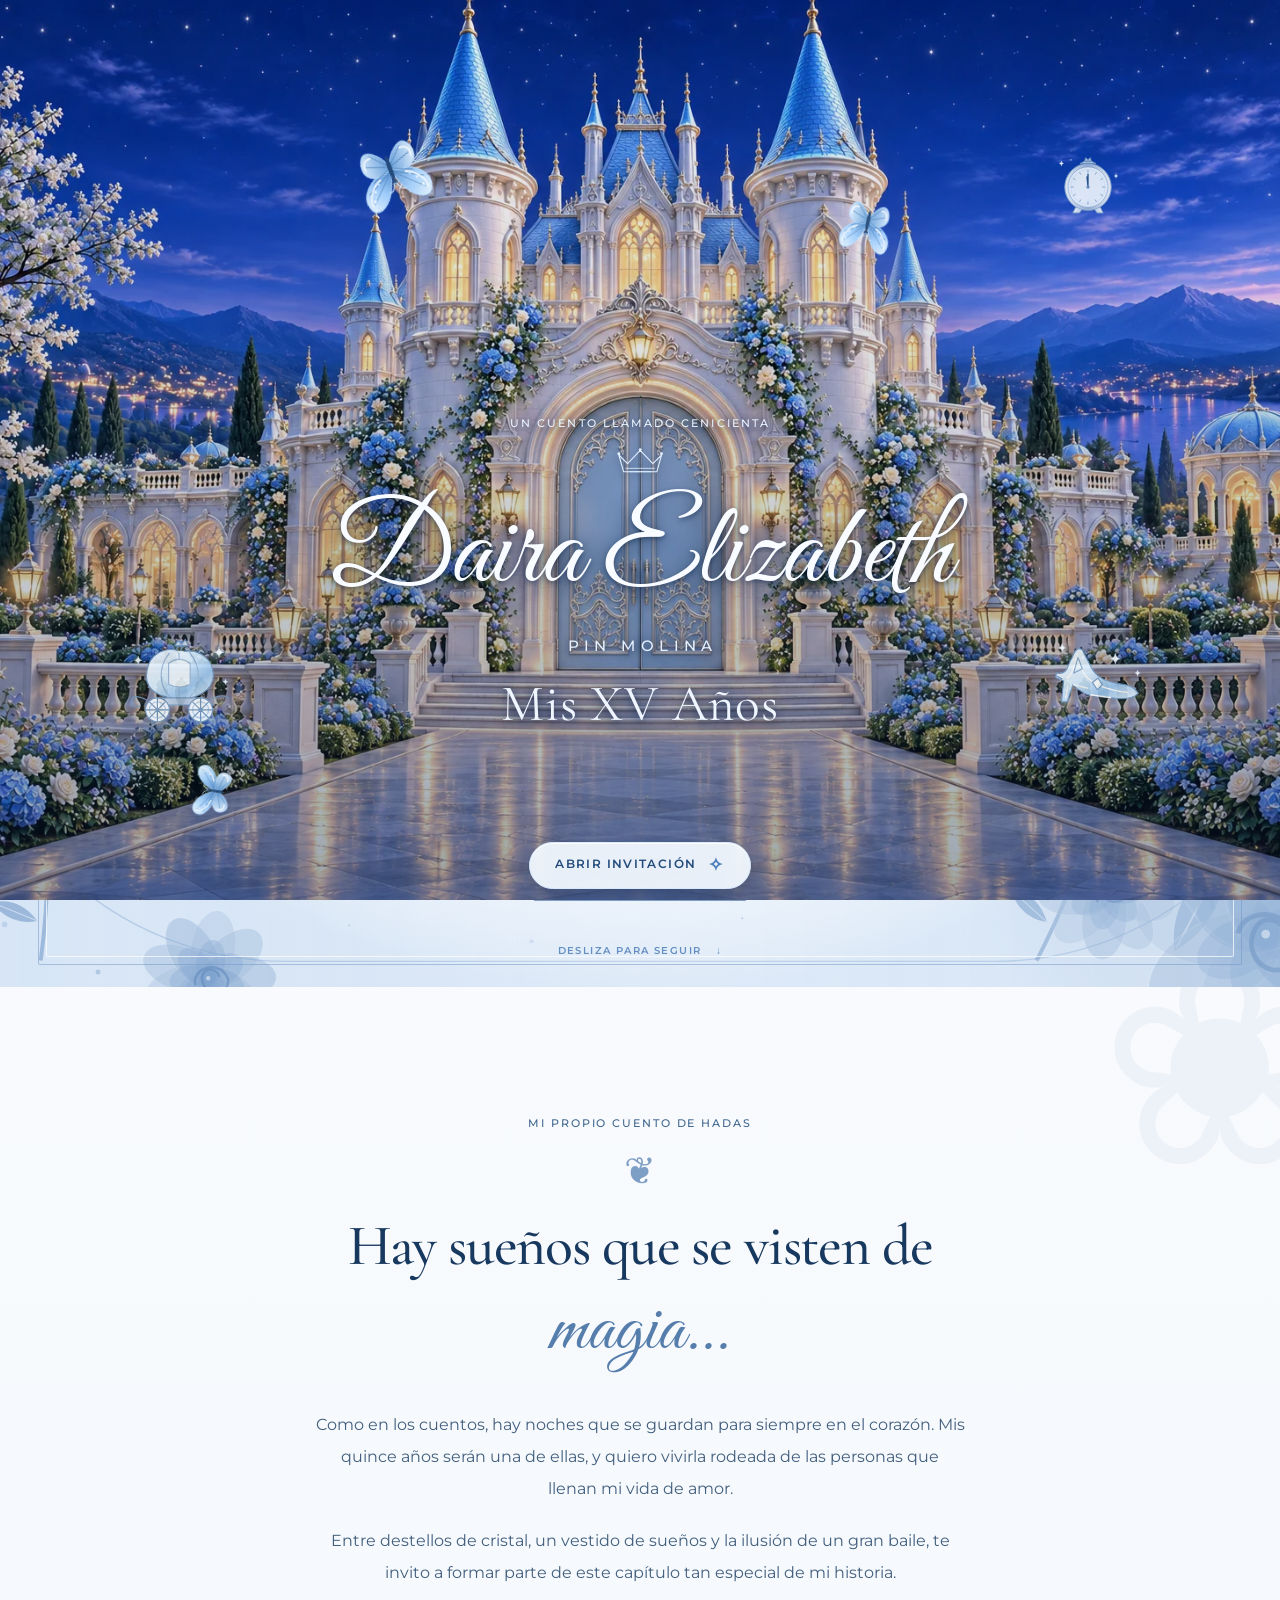
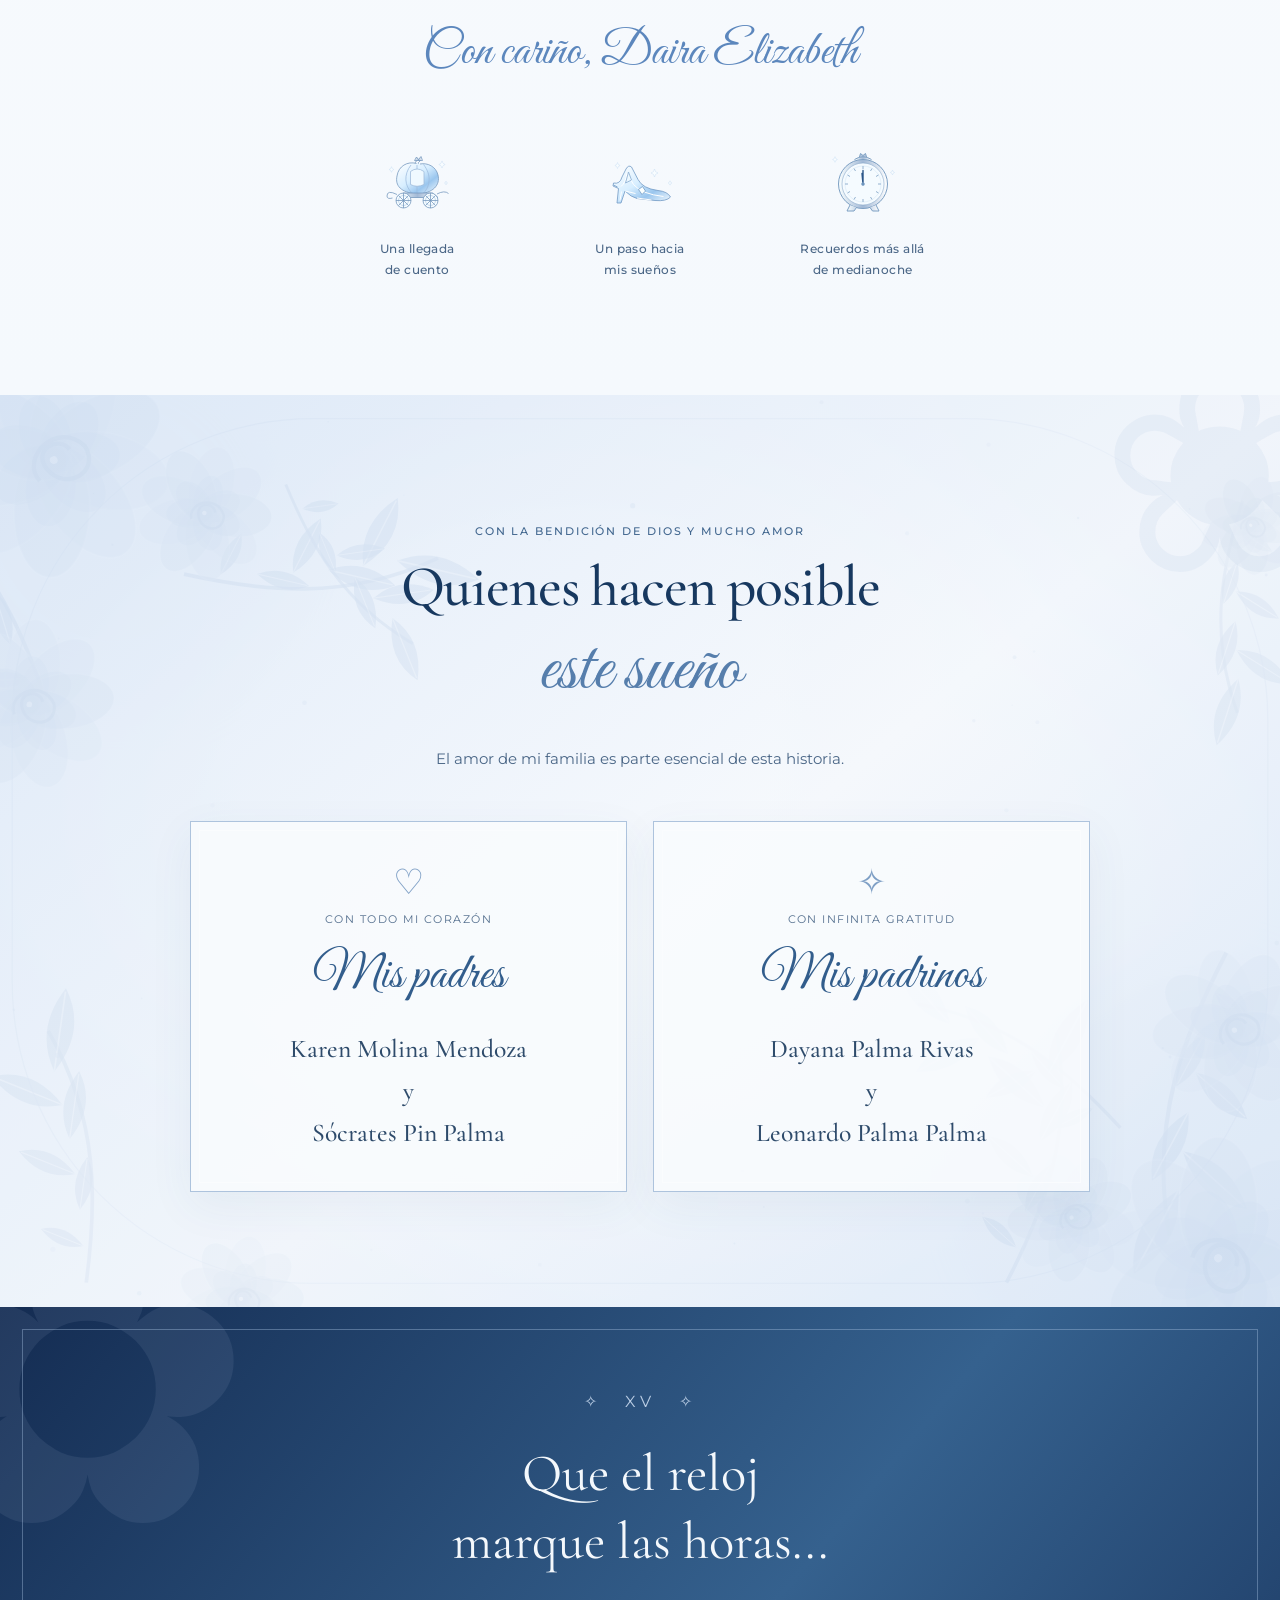
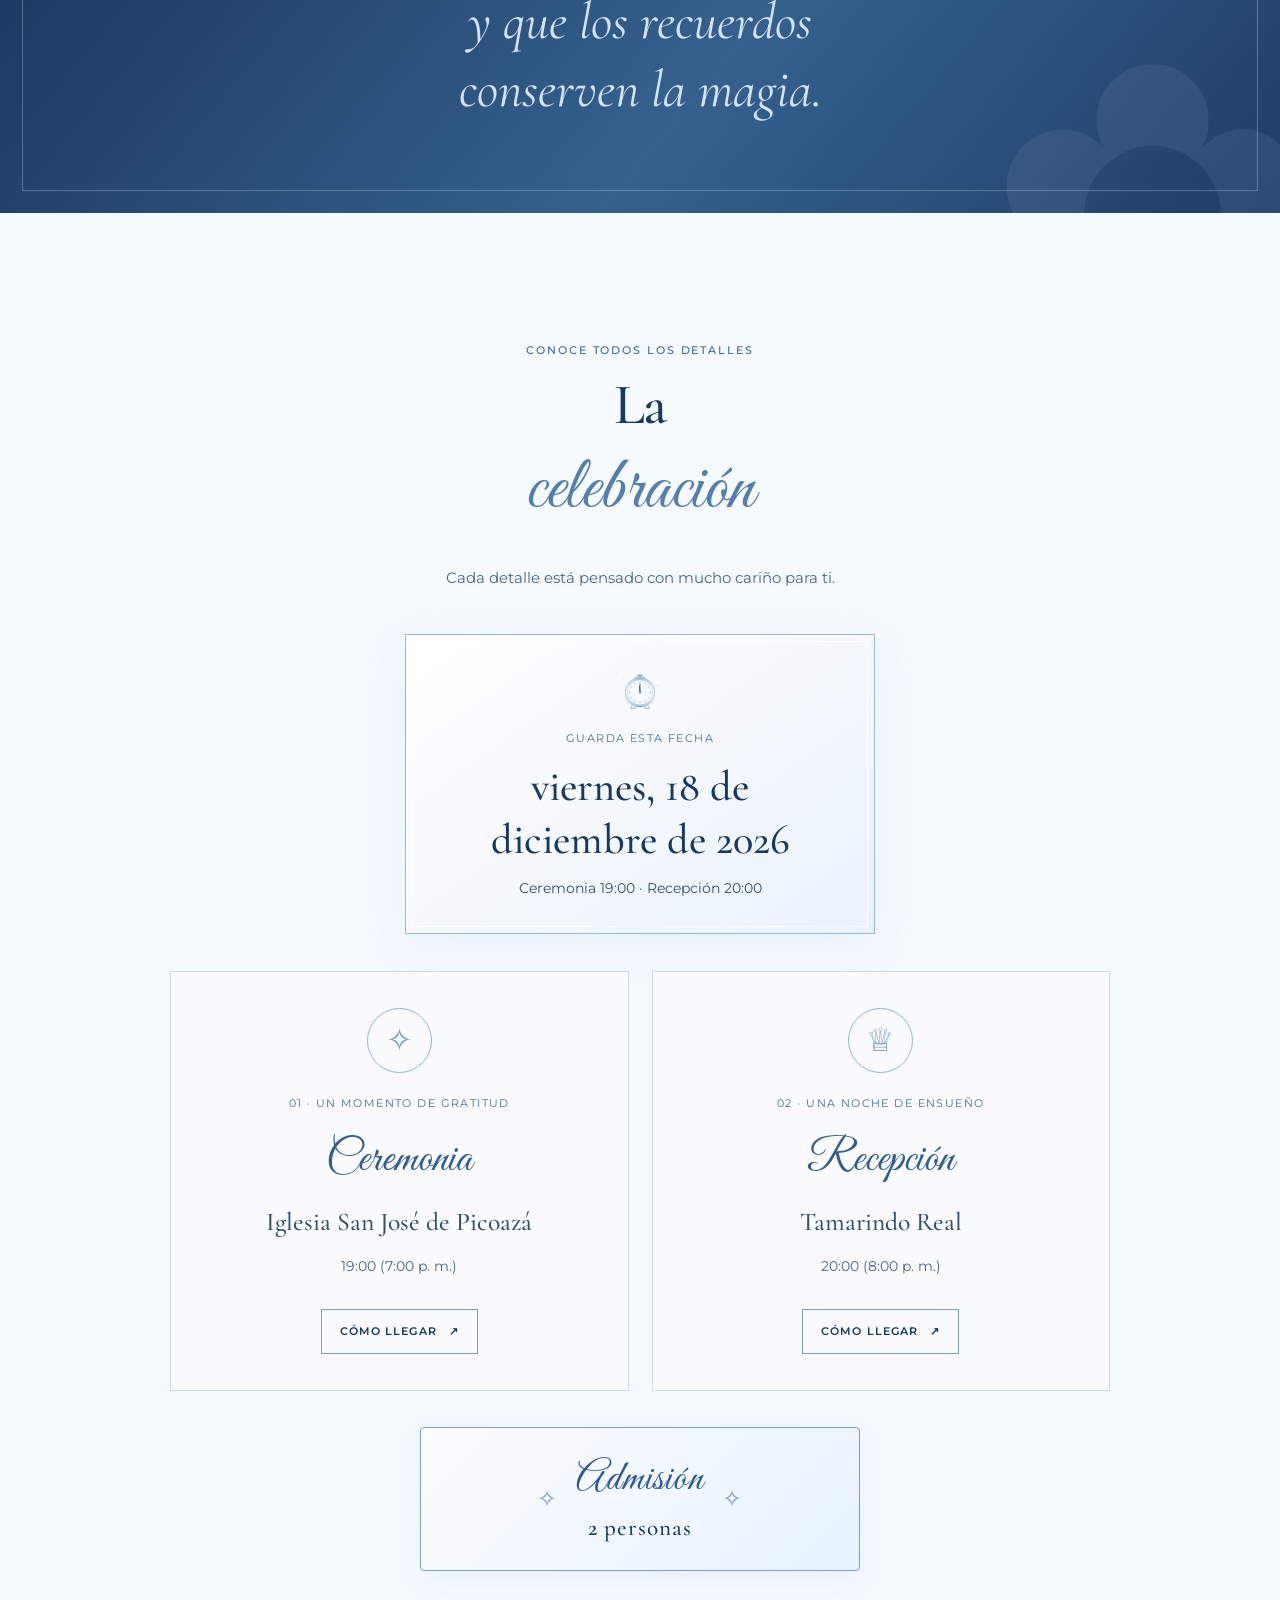
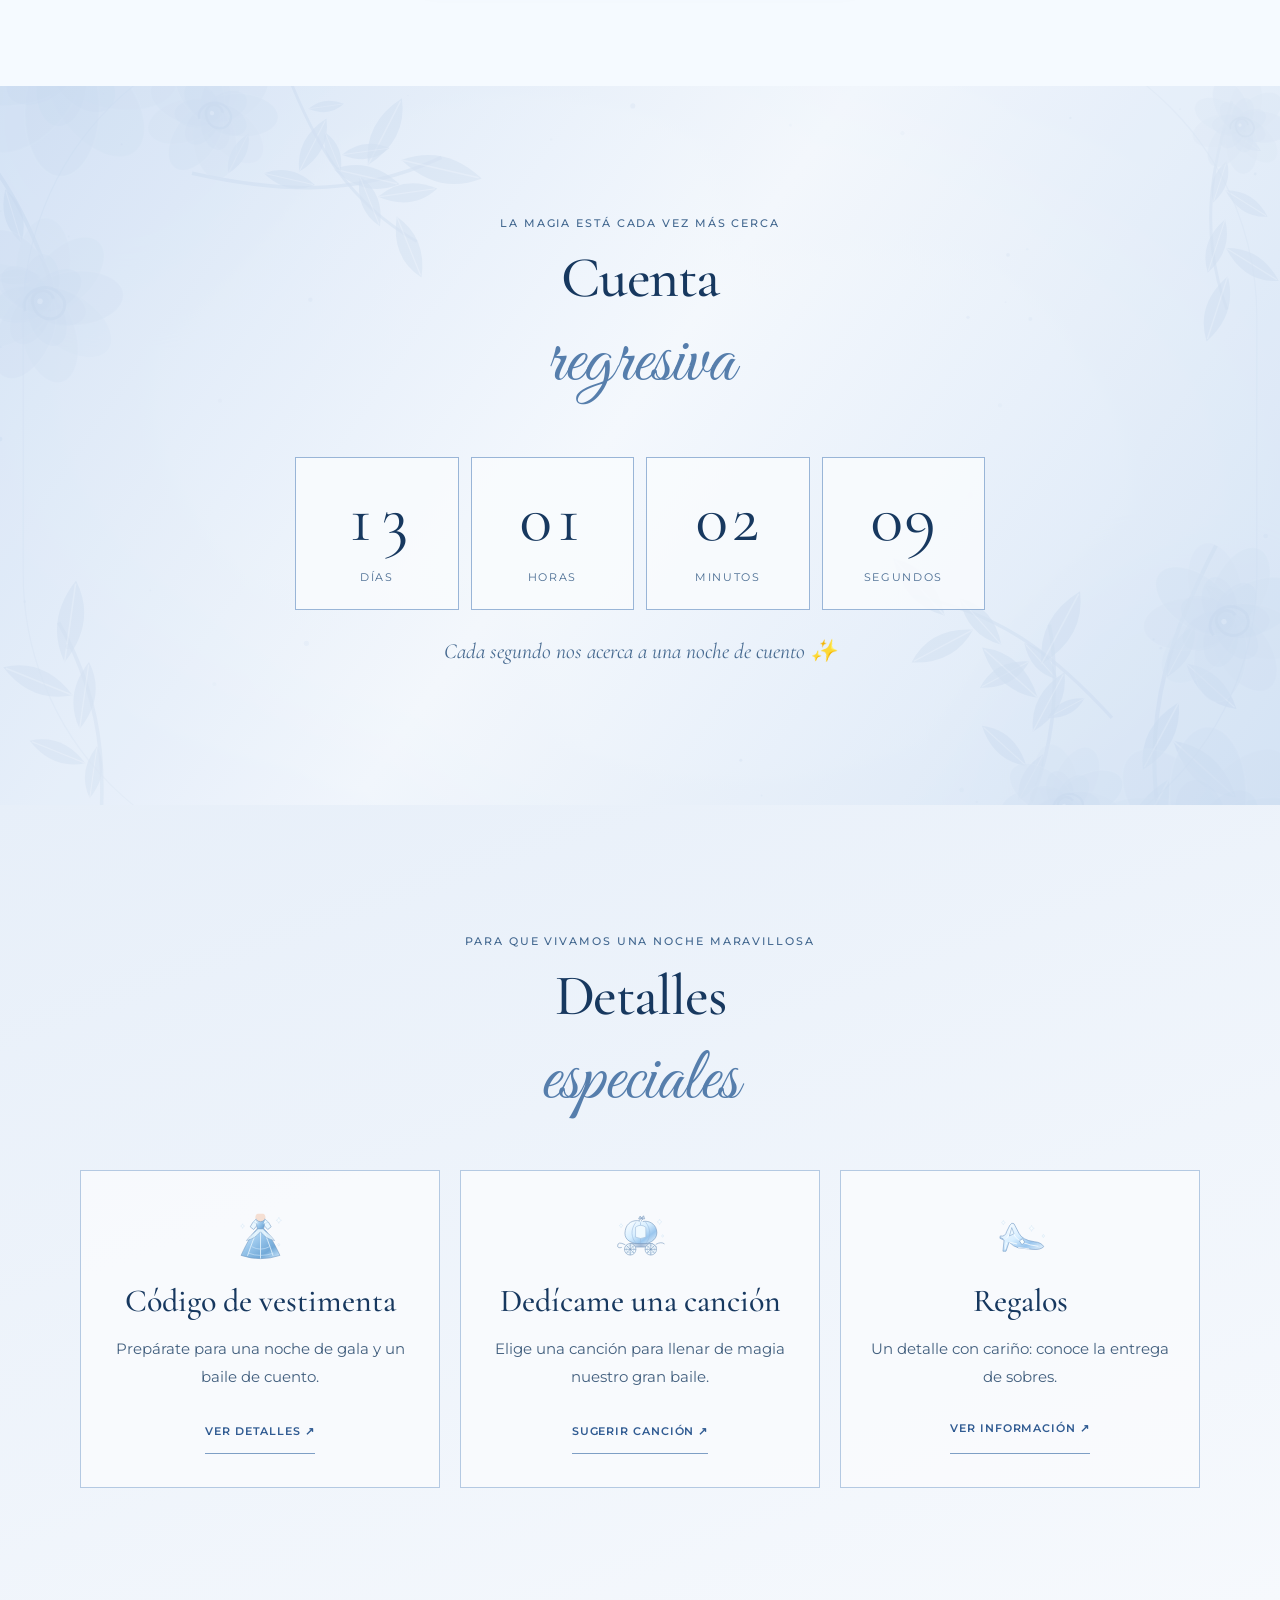
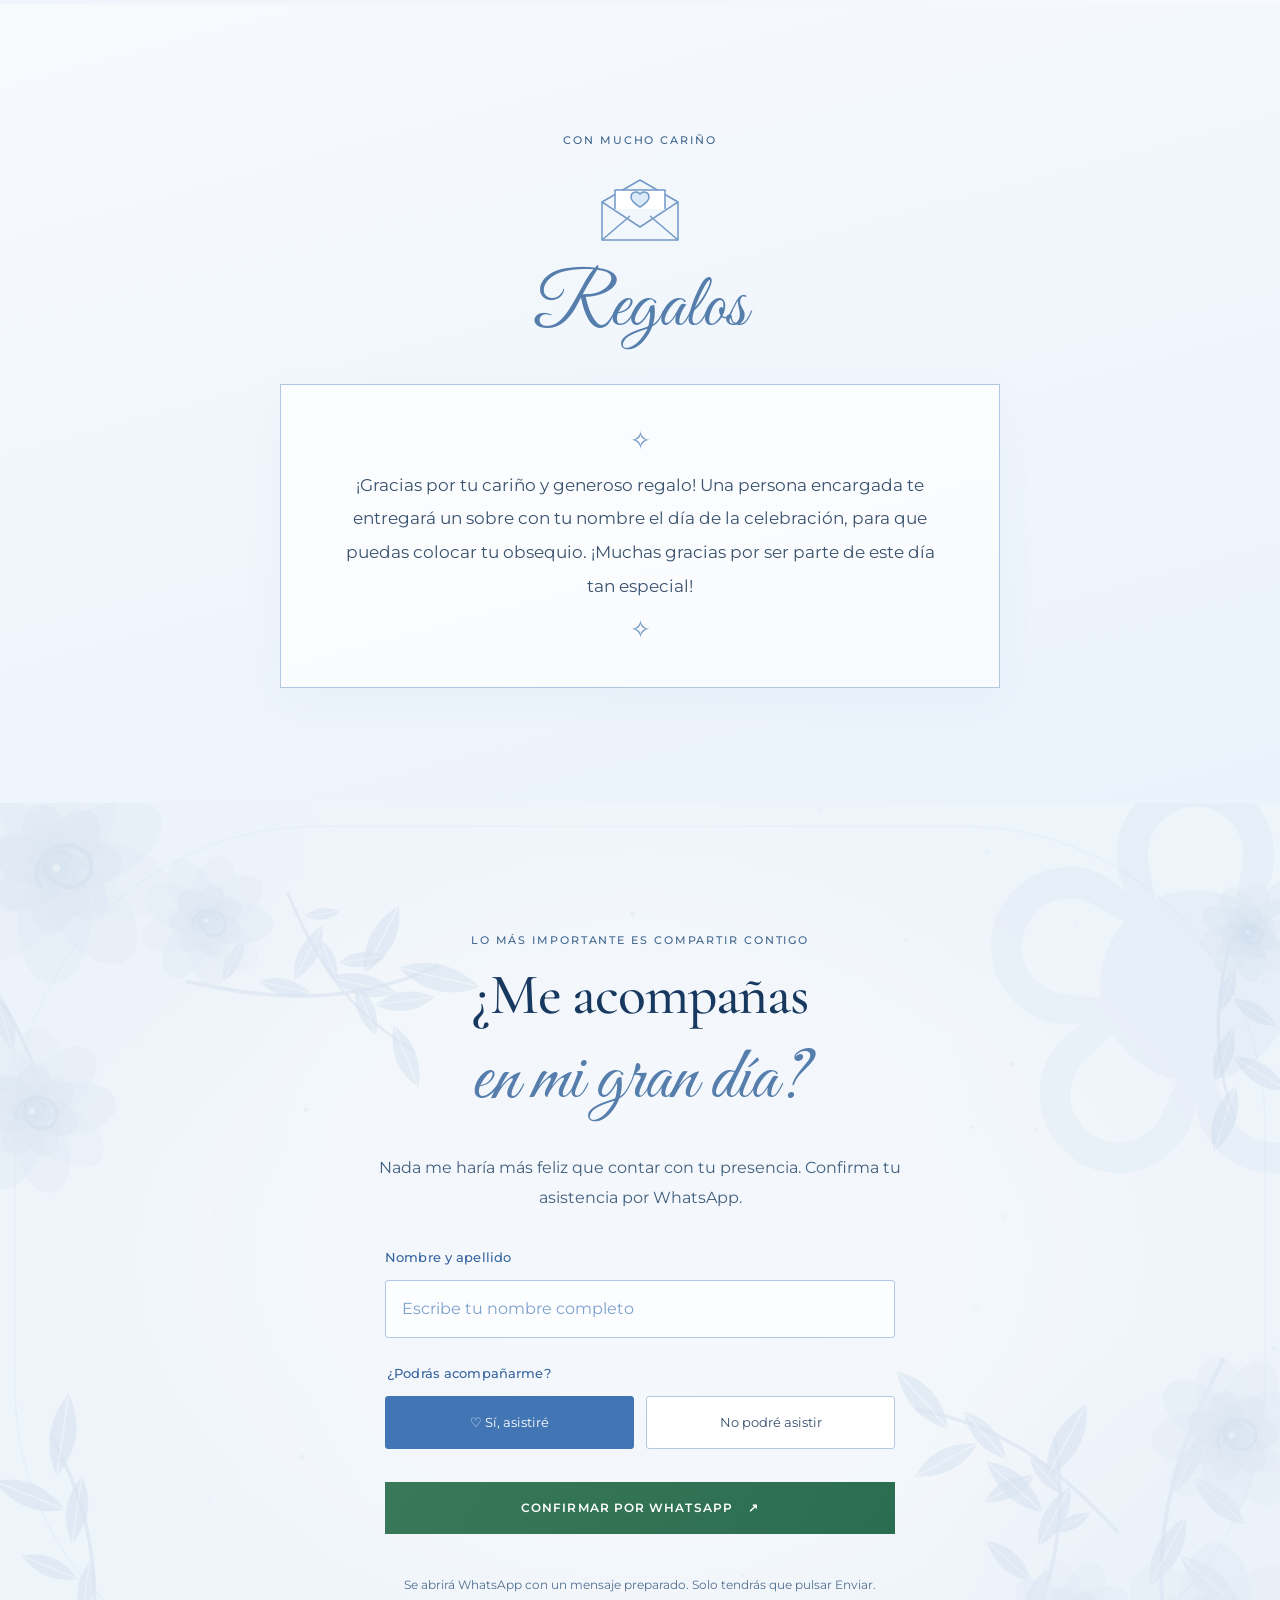
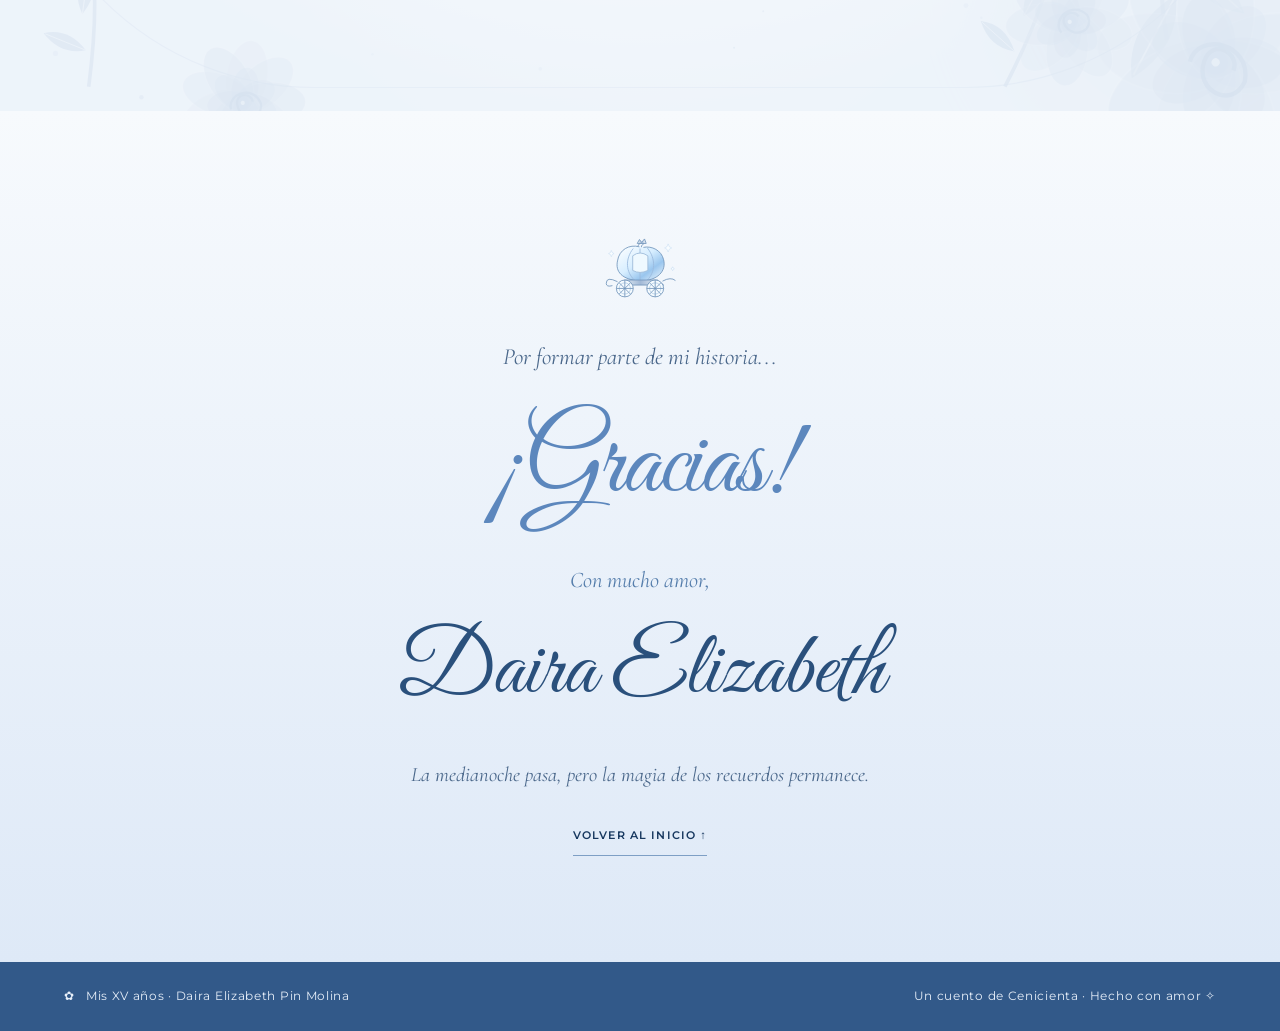
==== index.html @ 700e9475 "1" ====
<!doctype html>
<html lang="es">
<head>
  <meta charset="utf-8">
  <meta name="viewport" content="width=device-width, initial-scale=1, viewport-fit=cover">
  <meta name="theme-color" content="#e9f3ff">
  <meta name="description" content="Una invitación especial a los XV años de Daira Elizabeth Pin Molina. Una noche de Cenicienta, entre azul celeste, cristal y las puertas de un castillo.">
  <meta property="og:type" content="website">
  <meta property="og:title" content="Mis XV años | Daira Elizabeth">
  <meta property="og:description" content="Una noche de cuento inspirada en Cenicienta. ¡Estás invitado!">
  <title>Mis XV Años · Daira Elizabeth · Cenicienta</title>
  <link rel="icon" href="assets/favicon.svg" type="image/svg+xml">
  <link rel="preload" as="image" href="assets/castillo-cenicienta.webp">
  <link rel="preload" as="image" href="assets/daira-jardin-pantalla.webp" media="(min-aspect-ratio:2/3)">
  <link rel="preload" as="image" href="assets/daira-jardin-movil.webp" media="(max-aspect-ratio:2/3)">
  <link rel="preload" href="assets/fonts/great-vibes-400-latin.woff" as="font" type="font/woff" crossorigin>
  <link rel="preload" href="assets/fonts/cormorant-garamond-500-latin.woff" as="font" type="font/woff" crossorigin>
  <link rel="stylesheet" href="style.css?v=horarios-regalos23">
  <script src="script.js?v=horarios-regalos23" defer></script>
</head>
<body class="intro-locked">
  <a class="skip-link" href="#contenido">Saltar al contenido</a>

  <!-- CASTILLO DE CUENTO · DOS PUERTAS CON BISAGRAS -->
  <div class="welcome" id="welcome" role="dialog" aria-modal="true" aria-labelledby="welcomeTitle" tabindex="-1">
    <div class="welcome-scene" id="welcomeScene">
    <div class="portal-media" aria-hidden="true">
      <div class="castle-portal">
        <div class="castle-interior"></div>
        <div class="castle-light"></div>
        <div class="castle-leaf castle-left"></div>
        <div class="castle-leaf castle-right"></div>
      </div>
      <div class="castle-falling-layer" aria-hidden="true">
        <span class="castle-fall castle-rose-petal" style="--source-x:7%;--source-y:16%;--fall-size:13px;--fall-duration:12s;--fall-delay:-0.20s;--fall-drift:-35px;--fall-turn:0deg;--turn-duration:3s"><span class="castle-petal-sprite"></span></span>
        <span class="castle-fall castle-blossom" style="--source-x:10%;--source-y:24%;--fall-size:29px;--fall-duration:13s;--fall-delay:-0.99s;--fall-drift:46px;--fall-turn:37deg;--turn-duration:4s"><svg class="castle-flower-sprite" viewBox="0 0 40 40" focusable="false"><g stroke="#8babd2" stroke-width=".55"><path d="M20 20C11 17 10 10 15 7C18 4 22 4 25 7C30 10 27 17 20 20Z" transform="rotate(0 20 20)" fill="#ebf2fa"/><path d="M20 20C11 17 10 10 15 7C18 4 22 4 25 7C30 10 27 17 20 20Z" transform="rotate(72 20 20)" fill="#ccdaeb"/><path d="M20 20C11 17 10 10 15 7C18 4 22 4 25 7C30 10 27 17 20 20Z" transform="rotate(144 20 20)" fill="#c5d5e9"/><path d="M20 20C11 17 10 10 15 7C18 4 22 4 25 7C30 10 27 17 20 20Z" transform="rotate(216 20 20)" fill="#e0ebf8"/><path d="M20 20C11 17 10 10 15 7C18 4 22 4 25 7C30 10 27 17 20 20Z" transform="rotate(288 20 20)" fill="#d6e4f5"/></g><circle cx="20" cy="20" r="3.3" fill="#83a5cf"/><circle cx="19.5" cy="19.4" r="1.3" fill="#d1deed"/></svg></span>
        <span class="castle-fall castle-rose-petal" style="--source-x:4%;--source-y:31%;--fall-size:15px;--fall-duration:14s;--fall-delay:-1.78s;--fall-drift:-57px;--fall-turn:74deg;--turn-duration:5s"><span class="castle-petal-sprite"></span></span>
        <span class="castle-fall castle-rose-petal" style="--source-x:11%;--source-y:27%;--fall-size:16px;--fall-duration:15s;--fall-delay:-2.57s;--fall-drift:68px;--fall-turn:111deg;--turn-duration:6s"><span class="castle-petal-sprite"></span></span>
        <span class="castle-fall castle-rose-petal" style="--source-x:8%;--source-y:37%;--fall-size:17px;--fall-duration:16s;--fall-delay:-3.36s;--fall-drift:-79px;--fall-turn:148deg;--turn-duration:3s"><span class="castle-petal-sprite"></span></span>
        <span class="castle-fall castle-blossom" style="--source-x:12%;--source-y:43%;--fall-size:30px;--fall-duration:17s;--fall-delay:-4.15s;--fall-drift:45px;--fall-turn:5deg;--turn-duration:4s"><svg class="castle-flower-sprite" viewBox="0 0 40 40" focusable="false"><g stroke="#8babd2" stroke-width=".55"><path d="M20 20C11 17 10 10 15 7C18 4 22 4 25 7C30 10 27 17 20 20Z" transform="rotate(0 20 20)" fill="#ebf2fa"/><path d="M20 20C11 17 10 10 15 7C18 4 22 4 25 7C30 10 27 17 20 20Z" transform="rotate(72 20 20)" fill="#ccdaeb"/><path d="M20 20C11 17 10 10 15 7C18 4 22 4 25 7C30 10 27 17 20 20Z" transform="rotate(144 20 20)" fill="#c5d5e9"/><path d="M20 20C11 17 10 10 15 7C18 4 22 4 25 7C30 10 27 17 20 20Z" transform="rotate(216 20 20)" fill="#e0ebf8"/><path d="M20 20C11 17 10 10 15 7C18 4 22 4 25 7C30 10 27 17 20 20Z" transform="rotate(288 20 20)" fill="#d6e4f5"/></g><circle cx="20" cy="20" r="3.3" fill="#83a5cf"/><circle cx="19.5" cy="19.4" r="1.3" fill="#d1deed"/></svg></span>
        <span class="castle-fall castle-rose-petal" style="--source-x:39%;--source-y:32%;--fall-size:14px;--fall-duration:12s;--fall-delay:-4.94s;--fall-drift:-56px;--fall-turn:42deg;--turn-duration:5s"><span class="castle-petal-sprite"></span></span>
        <span class="castle-fall castle-rose-petal" style="--source-x:41%;--source-y:36%;--fall-size:15px;--fall-duration:13s;--fall-delay:-0.27s;--fall-drift:67px;--fall-turn:79deg;--turn-duration:6s"><span class="castle-petal-sprite"></span></span>
        <span class="castle-fall castle-rose-petal" style="--source-x:38%;--source-y:42%;--fall-size:16px;--fall-duration:14s;--fall-delay:-0.64s;--fall-drift:-78px;--fall-turn:116deg;--turn-duration:3s"><span class="castle-petal-sprite"></span></span>
        <span class="castle-fall castle-blossom" style="--source-x:40%;--source-y:48%;--fall-size:28px;--fall-duration:15s;--fall-delay:-1.01s;--fall-drift:44px;--fall-turn:153deg;--turn-duration:4s"><svg class="castle-flower-sprite" viewBox="0 0 40 40" focusable="false"><g stroke="#8babd2" stroke-width=".55"><path d="M20 20C11 17 10 10 15 7C18 4 22 4 25 7C30 10 27 17 20 20Z" transform="rotate(0 20 20)" fill="#ebf2fa"/><path d="M20 20C11 17 10 10 15 7C18 4 22 4 25 7C30 10 27 17 20 20Z" transform="rotate(72 20 20)" fill="#ccdaeb"/><path d="M20 20C11 17 10 10 15 7C18 4 22 4 25 7C30 10 27 17 20 20Z" transform="rotate(144 20 20)" fill="#c5d5e9"/><path d="M20 20C11 17 10 10 15 7C18 4 22 4 25 7C30 10 27 17 20 20Z" transform="rotate(216 20 20)" fill="#e0ebf8"/><path d="M20 20C11 17 10 10 15 7C18 4 22 4 25 7C30 10 27 17 20 20Z" transform="rotate(288 20 20)" fill="#d6e4f5"/></g><circle cx="20" cy="20" r="3.3" fill="#83a5cf"/><circle cx="19.5" cy="19.4" r="1.3" fill="#d1deed"/></svg></span>
        <span class="castle-fall castle-rose-petal" style="--source-x:43%;--source-y:52%;--fall-size:13px;--fall-duration:16s;--fall-delay:-1.38s;--fall-drift:-55px;--fall-turn:10deg;--turn-duration:5s"><span class="castle-petal-sprite"></span></span>
        <span class="castle-fall castle-rose-petal" style="--source-x:39%;--source-y:57%;--fall-size:14px;--fall-duration:17s;--fall-delay:-1.75s;--fall-drift:66px;--fall-turn:47deg;--turn-duration:6s"><span class="castle-petal-sprite"></span></span>
        <span class="castle-fall castle-rose-petal" style="--source-x:41%;--source-y:61%;--fall-size:15px;--fall-duration:12s;--fall-delay:-4.64s;--fall-drift:-77px;--fall-turn:84deg;--turn-duration:3s"><span class="castle-petal-sprite"></span></span>
        <span class="castle-fall castle-blossom" style="--source-x:37%;--source-y:50%;--fall-size:29px;--fall-duration:13s;--fall-delay:-5.01s;--fall-drift:43px;--fall-turn:121deg;--turn-duration:4s"><svg class="castle-flower-sprite" viewBox="0 0 40 40" focusable="false"><g stroke="#8babd2" stroke-width=".55"><path d="M20 20C11 17 10 10 15 7C18 4 22 4 25 7C30 10 27 17 20 20Z" transform="rotate(0 20 20)" fill="#ebf2fa"/><path d="M20 20C11 17 10 10 15 7C18 4 22 4 25 7C30 10 27 17 20 20Z" transform="rotate(72 20 20)" fill="#ccdaeb"/><path d="M20 20C11 17 10 10 15 7C18 4 22 4 25 7C30 10 27 17 20 20Z" transform="rotate(144 20 20)" fill="#c5d5e9"/><path d="M20 20C11 17 10 10 15 7C18 4 22 4 25 7C30 10 27 17 20 20Z" transform="rotate(216 20 20)" fill="#e0ebf8"/><path d="M20 20C11 17 10 10 15 7C18 4 22 4 25 7C30 10 27 17 20 20Z" transform="rotate(288 20 20)" fill="#d6e4f5"/></g><circle cx="20" cy="20" r="3.3" fill="#83a5cf"/><circle cx="19.5" cy="19.4" r="1.3" fill="#d1deed"/></svg></span>
        <span class="castle-fall castle-rose-petal" style="--source-x:61%;--source-y:31%;--fall-size:17px;--fall-duration:14s;--fall-delay:-5.38s;--fall-drift:-54px;--fall-turn:158deg;--turn-duration:5s"><span class="castle-petal-sprite"></span></span>
        <span class="castle-fall castle-rose-petal" style="--source-x:59%;--source-y:37%;--fall-size:13px;--fall-duration:15s;--fall-delay:-5.75s;--fall-drift:65px;--fall-turn:15deg;--turn-duration:6s"><span class="castle-petal-sprite"></span></span>
        <span class="castle-fall castle-rose-petal" style="--source-x:63%;--source-y:43%;--fall-size:14px;--fall-duration:16s;--fall-delay:-6.12s;--fall-drift:-76px;--fall-turn:52deg;--turn-duration:3s"><span class="castle-petal-sprite"></span></span>
        <span class="castle-fall castle-blossom" style="--source-x:60%;--source-y:48%;--fall-size:30px;--fall-duration:17s;--fall-delay:-6.49s;--fall-drift:42px;--fall-turn:89deg;--turn-duration:4s"><svg class="castle-flower-sprite" viewBox="0 0 40 40" focusable="false"><g stroke="#8babd2" stroke-width=".55"><path d="M20 20C11 17 10 10 15 7C18 4 22 4 25 7C30 10 27 17 20 20Z" transform="rotate(0 20 20)" fill="#ebf2fa"/><path d="M20 20C11 17 10 10 15 7C18 4 22 4 25 7C30 10 27 17 20 20Z" transform="rotate(72 20 20)" fill="#ccdaeb"/><path d="M20 20C11 17 10 10 15 7C18 4 22 4 25 7C30 10 27 17 20 20Z" transform="rotate(144 20 20)" fill="#c5d5e9"/><path d="M20 20C11 17 10 10 15 7C18 4 22 4 25 7C30 10 27 17 20 20Z" transform="rotate(216 20 20)" fill="#e0ebf8"/><path d="M20 20C11 17 10 10 15 7C18 4 22 4 25 7C30 10 27 17 20 20Z" transform="rotate(288 20 20)" fill="#d6e4f5"/></g><circle cx="20" cy="20" r="3.3" fill="#83a5cf"/><circle cx="19.5" cy="19.4" r="1.3" fill="#d1deed"/></svg></span>
        <span class="castle-fall castle-rose-petal" style="--source-x:62%;--source-y:53%;--fall-size:16px;--fall-duration:12s;--fall-delay:-4.34s;--fall-drift:-53px;--fall-turn:126deg;--turn-duration:5s"><span class="castle-petal-sprite"></span></span>
        <span class="castle-fall castle-rose-petal" style="--source-x:59%;--source-y:59%;--fall-size:17px;--fall-duration:13s;--fall-delay:-4.29s;--fall-drift:64px;--fall-turn:163deg;--turn-duration:6s"><span class="castle-petal-sprite"></span></span>
        <span class="castle-fall castle-rose-petal" style="--source-x:64%;--source-y:62%;--fall-size:13px;--fall-duration:14s;--fall-delay:-4.24s;--fall-drift:-75px;--fall-turn:20deg;--turn-duration:3s"><span class="castle-petal-sprite"></span></span>
        <span class="castle-fall castle-blossom" style="--source-x:61%;--source-y:40%;--fall-size:28px;--fall-duration:15s;--fall-delay:-4.19s;--fall-drift:41px;--fall-turn:57deg;--turn-duration:4s"><svg class="castle-flower-sprite" viewBox="0 0 40 40" focusable="false"><g stroke="#8babd2" stroke-width=".55"><path d="M20 20C11 17 10 10 15 7C18 4 22 4 25 7C30 10 27 17 20 20Z" transform="rotate(0 20 20)" fill="#ebf2fa"/><path d="M20 20C11 17 10 10 15 7C18 4 22 4 25 7C30 10 27 17 20 20Z" transform="rotate(72 20 20)" fill="#ccdaeb"/><path d="M20 20C11 17 10 10 15 7C18 4 22 4 25 7C30 10 27 17 20 20Z" transform="rotate(144 20 20)" fill="#c5d5e9"/><path d="M20 20C11 17 10 10 15 7C18 4 22 4 25 7C30 10 27 17 20 20Z" transform="rotate(216 20 20)" fill="#e0ebf8"/><path d="M20 20C11 17 10 10 15 7C18 4 22 4 25 7C30 10 27 17 20 20Z" transform="rotate(288 20 20)" fill="#d6e4f5"/></g><circle cx="20" cy="20" r="3.3" fill="#83a5cf"/><circle cx="19.5" cy="19.4" r="1.3" fill="#d1deed"/></svg></span>
        <span class="castle-fall castle-rose-petal" style="--source-x:85%;--source-y:60%;--fall-size:15px;--fall-duration:16s;--fall-delay:-4.14s;--fall-drift:-52px;--fall-turn:94deg;--turn-duration:5s"><span class="castle-petal-sprite"></span></span>
        <span class="castle-fall castle-rose-petal" style="--source-x:92%;--source-y:66%;--fall-size:16px;--fall-duration:17s;--fall-delay:-4.09s;--fall-drift:63px;--fall-turn:131deg;--turn-duration:6s"><span class="castle-petal-sprite"></span></span>
      </div>
    </div>
    <div class="castle-flower-rain" aria-hidden="true">
      <span class="rain-flower rain-white" style="--rain-x:5%;--rain-y:3%;--rain-size:19px;--rain-duration:10.0s;--rain-delay:-1.20s;--rain-drift:25px;--rain-turn:0deg"><span class="rain-flower-art"></span></span>
      <span class="rain-flower" style="--rain-x:12%;--rain-y:10%;--rain-size:26px;--rain-duration:10.8s;--rain-delay:-2.03s;--rain-drift:-40px;--rain-turn:31deg"><span class="rain-flower-art"></span></span>
      <span class="rain-flower" style="--rain-x:19%;--rain-y:17%;--rain-size:33px;--rain-duration:11.6s;--rain-delay:-2.86s;--rain-drift:55px;--rain-turn:62deg"><span class="rain-flower-art"></span></span>
      <span class="rain-flower rain-white" style="--rain-x:26%;--rain-y:24%;--rain-size:22px;--rain-duration:12.4s;--rain-delay:-3.69s;--rain-drift:-70px;--rain-turn:93deg"><span class="rain-flower-art"></span></span>
      <span class="rain-flower" style="--rain-x:8%;--rain-y:31%;--rain-size:29px;--rain-duration:13.2s;--rain-delay:-4.52s;--rain-drift:85px;--rain-turn:124deg"><span class="rain-flower-art"></span></span>
      <span class="rain-flower" style="--rain-x:15%;--rain-y:8%;--rain-size:36px;--rain-duration:14.0s;--rain-delay:-5.35s;--rain-drift:-25px;--rain-turn:155deg"><span class="rain-flower-art"></span></span>
      <span class="rain-flower rain-white" style="--rain-x:22%;--rain-y:15%;--rain-size:25px;--rain-duration:14.8s;--rain-delay:-6.18s;--rain-drift:40px;--rain-turn:186deg"><span class="rain-flower-art"></span></span>
      <span class="rain-flower" style="--rain-x:29%;--rain-y:22%;--rain-size:32px;--rain-duration:10.0s;--rain-delay:-7.01s;--rain-drift:-55px;--rain-turn:217deg"><span class="rain-flower-art"></span></span>
      <span class="rain-flower" style="--rain-x:11%;--rain-y:29%;--rain-size:21px;--rain-duration:10.8s;--rain-delay:-7.84s;--rain-drift:70px;--rain-turn:248deg"><span class="rain-flower-art"></span></span>
      <span class="rain-flower rain-white" style="--rain-x:18%;--rain-y:6%;--rain-size:28px;--rain-duration:11.6s;--rain-delay:-8.67s;--rain-drift:-85px;--rain-turn:279deg"><span class="rain-flower-art"></span></span>
      <span class="rain-flower" style="--rain-x:72%;--rain-y:4%;--rain-size:35px;--rain-duration:12.4s;--rain-delay:-9.50s;--rain-drift:25px;--rain-turn:310deg"><span class="rain-flower-art"></span></span>
      <span class="rain-flower" style="--rain-x:79%;--rain-y:13%;--rain-size:24px;--rain-duration:13.2s;--rain-delay:-10.33s;--rain-drift:-40px;--rain-turn:341deg"><span class="rain-flower-art"></span></span>
      <span class="rain-flower rain-white" style="--rain-x:86%;--rain-y:22%;--rain-size:31px;--rain-duration:14.0s;--rain-delay:-11.16s;--rain-drift:55px;--rain-turn:372deg"><span class="rain-flower-art"></span></span>
      <span class="rain-flower" style="--rain-x:93%;--rain-y:31%;--rain-size:20px;--rain-duration:14.8s;--rain-delay:-11.99s;--rain-drift:-70px;--rain-turn:403deg"><span class="rain-flower-art"></span></span>
      <span class="rain-flower" style="--rain-x:76%;--rain-y:12%;--rain-size:27px;--rain-duration:10.0s;--rain-delay:-12.82s;--rain-drift:85px;--rain-turn:434deg"><span class="rain-flower-art"></span></span>
      <span class="rain-flower rain-white" style="--rain-x:83%;--rain-y:21%;--rain-size:34px;--rain-duration:10.8s;--rain-delay:-13.65s;--rain-drift:-25px;--rain-turn:465deg"><span class="rain-flower-art"></span></span>
      <span class="rain-flower" style="--rain-x:90%;--rain-y:30%;--rain-size:23px;--rain-duration:11.6s;--rain-delay:-14.48s;--rain-drift:40px;--rain-turn:496deg"><span class="rain-flower-art"></span></span>
      <span class="rain-flower" style="--rain-x:73%;--rain-y:11%;--rain-size:30px;--rain-duration:12.4s;--rain-delay:-15.31s;--rain-drift:-55px;--rain-turn:527deg"><span class="rain-flower-art"></span></span>
      <span class="rain-flower rain-white" style="--rain-x:80%;--rain-y:20%;--rain-size:19px;--rain-duration:13.2s;--rain-delay:-16.14s;--rain-drift:70px;--rain-turn:558deg"><span class="rain-flower-art"></span></span>
      <span class="rain-flower" style="--rain-x:87%;--rain-y:29%;--rain-size:26px;--rain-duration:14.0s;--rain-delay:-16.97s;--rain-drift:-85px;--rain-turn:589deg"><span class="rain-flower-art"></span></span>
      <span class="rain-flower" style="--rain-x:34%;--rain-y:-8%;--rain-size:33px;--rain-duration:14.8s;--rain-delay:-17.80s;--rain-drift:25px;--rain-turn:620deg"><span class="rain-flower-art"></span></span>
      <span class="rain-flower rain-white" style="--rain-x:40%;--rain-y:-5%;--rain-size:22px;--rain-duration:10.0s;--rain-delay:-18.63s;--rain-drift:-40px;--rain-turn:651deg"><span class="rain-flower-art"></span></span>
      <span class="rain-flower" style="--rain-x:46%;--rain-y:-2%;--rain-size:29px;--rain-duration:10.8s;--rain-delay:-19.46s;--rain-drift:55px;--rain-turn:682deg"><span class="rain-flower-art"></span></span>
      <span class="rain-flower" style="--rain-x:52%;--rain-y:1%;--rain-size:36px;--rain-duration:11.6s;--rain-delay:-20.29s;--rain-drift:-70px;--rain-turn:713deg"><span class="rain-flower-art"></span></span>
      <span class="rain-flower rain-white" style="--rain-x:58%;--rain-y:-6%;--rain-size:25px;--rain-duration:12.4s;--rain-delay:-21.12s;--rain-drift:85px;--rain-turn:744deg"><span class="rain-flower-art"></span></span>
      <span class="rain-flower" style="--rain-x:64%;--rain-y:-3%;--rain-size:32px;--rain-duration:13.2s;--rain-delay:-21.95s;--rain-drift:-25px;--rain-turn:775deg"><span class="rain-flower-art"></span></span>
    </div>
    <div class="castle-atmosphere" aria-hidden="true">
      <span class="castle-butterfly butterfly-1"><span class="butterfly-float"><svg class="butterfly-art" viewBox="0 0 120 90" focusable="false"><defs><linearGradient id="butterfly-1-blue" x1="0" y1="0" x2="1" y2="1"><stop stop-color="#f0fbff"/><stop offset=".48" stop-color="#a8d4ff"/><stop offset="1" stop-color="#548fd0"/></linearGradient><linearGradient id="butterfly-1-lower"><stop stop-color="#dcefff"/><stop offset="1" stop-color="#6ca4dd"/></linearGradient></defs><g class="butterfly-wing butterfly-wing-left" stroke="#b5dbff" stroke-width="1.3"><path d="M59 48C46 10 14 2 8 18C0 34 22 50 57 54Z" fill="url(#butterfly-1-blue)"/><path d="M58 52C35 42 9 53 20 73C31 90 54 70 60 57Z" fill="url(#butterfly-1-lower)"/><path d="M54 46L17 20M55 48L14 33M55 52L27 44M56 56L25 65M57 58L35 76" fill="none" stroke="#5285bb" stroke-width="1.1"/><path d="M14 18C10 27 25 42 40 45M23 60Q20 74 37 73" fill="none" stroke="#f8fcff" stroke-width="2.3"/><circle cx="19" cy="24" r="2.4" fill="#fff"/><circle cx="25" cy="34" r="1.9" fill="#fff"/><circle cx="34" cy="41" r="1.4" fill="#fff"/></g><g transform="translate(120 0) scale(-1 1)"><g class="butterfly-wing butterfly-wing-right" stroke="#b5dbff" stroke-width="1.3"><path d="M59 48C46 10 14 2 8 18C0 34 22 50 57 54Z" fill="url(#butterfly-1-blue)"/><path d="M58 52C35 42 9 53 20 73C31 90 54 70 60 57Z" fill="url(#butterfly-1-lower)"/><path d="M54 46L17 20M55 48L14 33M55 52L27 44M56 56L25 65M57 58L35 76" fill="none" stroke="#5285bb" stroke-width="1.1"/><path d="M14 18C10 27 25 42 40 45M23 60Q20 74 37 73" fill="none" stroke="#f8fcff" stroke-width="2.3"/><circle cx="19" cy="24" r="2.4" fill="#fff"/><circle cx="25" cy="34" r="1.9" fill="#fff"/><circle cx="34" cy="41" r="1.4" fill="#fff"/></g></g><ellipse cx="60" cy="53" rx="2.7" ry="16" fill="#244b7a"/><circle cx="60" cy="36" r="3.1" fill="#244b7a"/><path d="M59 35Q55 24 50 26M61 35Q65 24 70 26" fill="none" stroke="#cde9ff" stroke-width="1.4" stroke-linecap="round"/></svg></span></span>
      <span class="castle-butterfly butterfly-2"><span class="butterfly-float"><svg class="butterfly-art" viewBox="0 0 120 90" focusable="false"><defs><linearGradient id="butterfly-2-blue" x1="0" y1="0" x2="1" y2="1"><stop stop-color="#f0fbff"/><stop offset=".48" stop-color="#a8d4ff"/><stop offset="1" stop-color="#548fd0"/></linearGradient><linearGradient id="butterfly-2-lower"><stop stop-color="#dcefff"/><stop offset="1" stop-color="#6ca4dd"/></linearGradient></defs><g class="butterfly-wing butterfly-wing-left" stroke="#b5dbff" stroke-width="1.3"><path d="M59 48C46 10 14 2 8 18C0 34 22 50 57 54Z" fill="url(#butterfly-2-blue)"/><path d="M58 52C35 42 9 53 20 73C31 90 54 70 60 57Z" fill="url(#butterfly-2-lower)"/><path d="M54 46L17 20M55 48L14 33M55 52L27 44M56 56L25 65M57 58L35 76" fill="none" stroke="#5285bb" stroke-width="1.1"/><path d="M14 18C10 27 25 42 40 45M23 60Q20 74 37 73" fill="none" stroke="#f8fcff" stroke-width="2.3"/><circle cx="19" cy="24" r="2.4" fill="#fff"/><circle cx="25" cy="34" r="1.9" fill="#fff"/><circle cx="34" cy="41" r="1.4" fill="#fff"/></g><g transform="translate(120 0) scale(-1 1)"><g class="butterfly-wing butterfly-wing-right" stroke="#b5dbff" stroke-width="1.3"><path d="M59 48C46 10 14 2 8 18C0 34 22 50 57 54Z" fill="url(#butterfly-2-blue)"/><path d="M58 52C35 42 9 53 20 73C31 90 54 70 60 57Z" fill="url(#butterfly-2-lower)"/><path d="M54 46L17 20M55 48L14 33M55 52L27 44M56 56L25 65M57 58L35 76" fill="none" stroke="#5285bb" stroke-width="1.1"/><path d="M14 18C10 27 25 42 40 45M23 60Q20 74 37 73" fill="none" stroke="#f8fcff" stroke-width="2.3"/><circle cx="19" cy="24" r="2.4" fill="#fff"/><circle cx="25" cy="34" r="1.9" fill="#fff"/><circle cx="34" cy="41" r="1.4" fill="#fff"/></g></g><ellipse cx="60" cy="53" rx="2.7" ry="16" fill="#244b7a"/><circle cx="60" cy="36" r="3.1" fill="#244b7a"/><path d="M59 35Q55 24 50 26M61 35Q65 24 70 26" fill="none" stroke="#cde9ff" stroke-width="1.4" stroke-linecap="round"/></svg></span></span>
      <span class="castle-butterfly butterfly-3"><span class="butterfly-float"><svg class="butterfly-art" viewBox="0 0 120 90" focusable="false"><defs><linearGradient id="butterfly-3-blue" x1="0" y1="0" x2="1" y2="1"><stop stop-color="#f0fbff"/><stop offset=".48" stop-color="#a8d4ff"/><stop offset="1" stop-color="#548fd0"/></linearGradient><linearGradient id="butterfly-3-lower"><stop stop-color="#dcefff"/><stop offset="1" stop-color="#6ca4dd"/></linearGradient></defs><g class="butterfly-wing butterfly-wing-left" stroke="#b5dbff" stroke-width="1.3"><path d="M59 48C46 10 14 2 8 18C0 34 22 50 57 54Z" fill="url(#butterfly-3-blue)"/><path d="M58 52C35 42 9 53 20 73C31 90 54 70 60 57Z" fill="url(#butterfly-3-lower)"/><path d="M54 46L17 20M55 48L14 33M55 52L27 44M56 56L25 65M57 58L35 76" fill="none" stroke="#5285bb" stroke-width="1.1"/><path d="M14 18C10 27 25 42 40 45M23 60Q20 74 37 73" fill="none" stroke="#f8fcff" stroke-width="2.3"/><circle cx="19" cy="24" r="2.4" fill="#fff"/><circle cx="25" cy="34" r="1.9" fill="#fff"/><circle cx="34" cy="41" r="1.4" fill="#fff"/></g><g transform="translate(120 0) scale(-1 1)"><g class="butterfly-wing butterfly-wing-right" stroke="#b5dbff" stroke-width="1.3"><path d="M59 48C46 10 14 2 8 18C0 34 22 50 57 54Z" fill="url(#butterfly-3-blue)"/><path d="M58 52C35 42 9 53 20 73C31 90 54 70 60 57Z" fill="url(#butterfly-3-lower)"/><path d="M54 46L17 20M55 48L14 33M55 52L27 44M56 56L25 65M57 58L35 76" fill="none" stroke="#5285bb" stroke-width="1.1"/><path d="M14 18C10 27 25 42 40 45M23 60Q20 74 37 73" fill="none" stroke="#f8fcff" stroke-width="2.3"/><circle cx="19" cy="24" r="2.4" fill="#fff"/><circle cx="25" cy="34" r="1.9" fill="#fff"/><circle cx="34" cy="41" r="1.4" fill="#fff"/></g></g><ellipse cx="60" cy="53" rx="2.7" ry="16" fill="#244b7a"/><circle cx="60" cy="36" r="3.1" fill="#244b7a"/><path d="M59 35Q55 24 50 26M61 35Q65 24 70 26" fill="none" stroke="#cde9ff" stroke-width="1.4" stroke-linecap="round"/></svg></span></span>
      <span class="castle-butterfly butterfly-4"><span class="butterfly-float"><svg class="butterfly-art" viewBox="0 0 120 90" focusable="false"><defs><linearGradient id="butterfly-4-blue" x1="0" y1="0" x2="1" y2="1"><stop stop-color="#f0fbff"/><stop offset=".48" stop-color="#a8d4ff"/><stop offset="1" stop-color="#548fd0"/></linearGradient><linearGradient id="butterfly-4-lower"><stop stop-color="#dcefff"/><stop offset="1" stop-color="#6ca4dd"/></linearGradient></defs><g class="butterfly-wing butterfly-wing-left" stroke="#b5dbff" stroke-width="1.3"><path d="M59 48C46 10 14 2 8 18C0 34 22 50 57 54Z" fill="url(#butterfly-4-blue)"/><path d="M58 52C35 42 9 53 20 73C31 90 54 70 60 57Z" fill="url(#butterfly-4-lower)"/><path d="M54 46L17 20M55 48L14 33M55 52L27 44M56 56L25 65M57 58L35 76" fill="none" stroke="#5285bb" stroke-width="1.1"/><path d="M14 18C10 27 25 42 40 45M23 60Q20 74 37 73" fill="none" stroke="#f8fcff" stroke-width="2.3"/><circle cx="19" cy="24" r="2.4" fill="#fff"/><circle cx="25" cy="34" r="1.9" fill="#fff"/><circle cx="34" cy="41" r="1.4" fill="#fff"/></g><g transform="translate(120 0) scale(-1 1)"><g class="butterfly-wing butterfly-wing-right" stroke="#b5dbff" stroke-width="1.3"><path d="M59 48C46 10 14 2 8 18C0 34 22 50 57 54Z" fill="url(#butterfly-4-blue)"/><path d="M58 52C35 42 9 53 20 73C31 90 54 70 60 57Z" fill="url(#butterfly-4-lower)"/><path d="M54 46L17 20M55 48L14 33M55 52L27 44M56 56L25 65M57 58L35 76" fill="none" stroke="#5285bb" stroke-width="1.1"/><path d="M14 18C10 27 25 42 40 45M23 60Q20 74 37 73" fill="none" stroke="#f8fcff" stroke-width="2.3"/><circle cx="19" cy="24" r="2.4" fill="#fff"/><circle cx="25" cy="34" r="1.9" fill="#fff"/><circle cx="34" cy="41" r="1.4" fill="#fff"/></g></g><ellipse cx="60" cy="53" rx="2.7" ry="16" fill="#244b7a"/><circle cx="60" cy="36" r="3.1" fill="#244b7a"/><path d="M59 35Q55 24 50 26M61 35Q65 24 70 26" fill="none" stroke="#cde9ff" stroke-width="1.4" stroke-linecap="round"/></svg></span></span>
      <span class="castle-butterfly butterfly-5"><span class="butterfly-float"><svg class="butterfly-art" viewBox="0 0 120 90" focusable="false"><defs><linearGradient id="butterfly-5-blue" x1="0" y1="0" x2="1" y2="1"><stop stop-color="#f0fbff"/><stop offset=".48" stop-color="#a8d4ff"/><stop offset="1" stop-color="#548fd0"/></linearGradient><linearGradient id="butterfly-5-lower"><stop stop-color="#dcefff"/><stop offset="1" stop-color="#6ca4dd"/></linearGradient></defs><g class="butterfly-wing butterfly-wing-left" stroke="#b5dbff" stroke-width="1.3"><path d="M59 48C46 10 14 2 8 18C0 34 22 50 57 54Z" fill="url(#butterfly-5-blue)"/><path d="M58 52C35 42 9 53 20 73C31 90 54 70 60 57Z" fill="url(#butterfly-5-lower)"/><path d="M54 46L17 20M55 48L14 33M55 52L27 44M56 56L25 65M57 58L35 76" fill="none" stroke="#5285bb" stroke-width="1.1"/><path d="M14 18C10 27 25 42 40 45M23 60Q20 74 37 73" fill="none" stroke="#f8fcff" stroke-width="2.3"/><circle cx="19" cy="24" r="2.4" fill="#fff"/><circle cx="25" cy="34" r="1.9" fill="#fff"/><circle cx="34" cy="41" r="1.4" fill="#fff"/></g><g transform="translate(120 0) scale(-1 1)"><g class="butterfly-wing butterfly-wing-right" stroke="#b5dbff" stroke-width="1.3"><path d="M59 48C46 10 14 2 8 18C0 34 22 50 57 54Z" fill="url(#butterfly-5-blue)"/><path d="M58 52C35 42 9 53 20 73C31 90 54 70 60 57Z" fill="url(#butterfly-5-lower)"/><path d="M54 46L17 20M55 48L14 33M55 52L27 44M56 56L25 65M57 58L35 76" fill="none" stroke="#5285bb" stroke-width="1.1"/><path d="M14 18C10 27 25 42 40 45M23 60Q20 74 37 73" fill="none" stroke="#f8fcff" stroke-width="2.3"/><circle cx="19" cy="24" r="2.4" fill="#fff"/><circle cx="25" cy="34" r="1.9" fill="#fff"/><circle cx="34" cy="41" r="1.4" fill="#fff"/></g></g><ellipse cx="60" cy="53" rx="2.7" ry="16" fill="#244b7a"/><circle cx="60" cy="36" r="3.1" fill="#244b7a"/><path d="M59 35Q55 24 50 26M61 35Q65 24 70 26" fill="none" stroke="#cde9ff" stroke-width="1.4" stroke-linecap="round"/></svg></span></span>
      <span class="castle-butterfly butterfly-6"><span class="butterfly-float"><svg class="butterfly-art" viewBox="0 0 120 90" focusable="false"><defs><linearGradient id="butterfly-6-blue" x1="0" y1="0" x2="1" y2="1"><stop stop-color="#f0fbff"/><stop offset=".48" stop-color="#a8d4ff"/><stop offset="1" stop-color="#548fd0"/></linearGradient><linearGradient id="butterfly-6-lower"><stop stop-color="#dcefff"/><stop offset="1" stop-color="#6ca4dd"/></linearGradient></defs><g class="butterfly-wing butterfly-wing-left" stroke="#b5dbff" stroke-width="1.3"><path d="M59 48C46 10 14 2 8 18C0 34 22 50 57 54Z" fill="url(#butterfly-6-blue)"/><path d="M58 52C35 42 9 53 20 73C31 90 54 70 60 57Z" fill="url(#butterfly-6-lower)"/><path d="M54 46L17 20M55 48L14 33M55 52L27 44M56 56L25 65M57 58L35 76" fill="none" stroke="#5285bb" stroke-width="1.1"/><path d="M14 18C10 27 25 42 40 45M23 60Q20 74 37 73" fill="none" stroke="#f8fcff" stroke-width="2.3"/><circle cx="19" cy="24" r="2.4" fill="#fff"/><circle cx="25" cy="34" r="1.9" fill="#fff"/><circle cx="34" cy="41" r="1.4" fill="#fff"/></g><g transform="translate(120 0) scale(-1 1)"><g class="butterfly-wing butterfly-wing-right" stroke="#b5dbff" stroke-width="1.3"><path d="M59 48C46 10 14 2 8 18C0 34 22 50 57 54Z" fill="url(#butterfly-6-blue)"/><path d="M58 52C35 42 9 53 20 73C31 90 54 70 60 57Z" fill="url(#butterfly-6-lower)"/><path d="M54 46L17 20M55 48L14 33M55 52L27 44M56 56L25 65M57 58L35 76" fill="none" stroke="#5285bb" stroke-width="1.1"/><path d="M14 18C10 27 25 42 40 45M23 60Q20 74 37 73" fill="none" stroke="#f8fcff" stroke-width="2.3"/><circle cx="19" cy="24" r="2.4" fill="#fff"/><circle cx="25" cy="34" r="1.9" fill="#fff"/><circle cx="34" cy="41" r="1.4" fill="#fff"/></g></g><ellipse cx="60" cy="53" rx="2.7" ry="16" fill="#244b7a"/><circle cx="60" cy="36" r="3.1" fill="#244b7a"/><path d="M59 35Q55 24 50 26M61 35Q65 24 70 26" fill="none" stroke="#cde9ff" stroke-width="1.4" stroke-linecap="round"/></svg></span></span>
    </div>
    <div class="portal-shade" aria-hidden="true"></div>
    <img class="intro-token intro-token-carriage" src="assets/carroza.svg" width="160" height="160" alt="" aria-hidden="true">
    <img class="intro-token intro-token-slipper" src="assets/zapatilla.svg" width="160" height="160" alt="" aria-hidden="true">
    <img class="intro-token intro-token-clock" src="assets/reloj.svg" width="160" height="160" alt="" aria-hidden="true">
    <div class="portal-title">
      <p class="portal-theme">Un cuento llamado Cenicienta</p>
      <svg class="portal-crown" viewBox="0 0 84 42" aria-hidden="true"><path d="M10 12l13 13L42 5l19 20 13-13-7 25H17z" fill="none" stroke="currentColor" stroke-width="1.6" stroke-linejoin="round"/><path d="M20 32h44M25 37h34" fill="none" stroke="currentColor" stroke-width="1.2"/><circle cx="10" cy="10" r="2.2" fill="currentColor"/><circle cx="42" cy="4" r="2.2" fill="currentColor"/><circle cx="74" cy="10" r="2.2" fill="currentColor"/></svg>
      <h1 id="welcomeTitle">Daira Elizabeth</h1>
      <p class="portal-surname">PIN MOLINA</p>
      <p class="portal-occasion">Mis XV Años</p>
    </div>
    </div>
    <div class="castle-flash" aria-hidden="true"></div>
    <div class="portal-actions" id="introActions">
      <button class="portal-open" id="openInvitationBtn" type="button">Abrir invitación <span aria-hidden="true">✧</span></button>
    </div>
    <div class="portrait-reveal" id="portraitReveal" aria-hidden="true">
      <figure class="portrait-reveal-content">
        <picture class="portrait-reveal-picture">
          <source id="introPortraitMobile" media="(max-aspect-ratio:2/3)" srcset="assets/daira-jardin-movil.webp">
          <img class="portrait-reveal-image" id="introPortraitImage" src="assets/daira-jardin-pantalla.webp" width="1672" height="940" alt="Daira Elizabeth con su vestido azul y ramo en un jardín iluminado" decoding="async" fetchpriority="high">
        </picture>
        <figcaption class="portrait-reveal-caption"><span>Daira Elizabeth</span><small>Mis XV Años</small></figcaption>
      </figure>
    </div>
    <p class="sr-only" id="introStatus" role="status" aria-live="polite"></p>
  </div>
  <noscript>
    <style>.welcome{display:none!important}body.intro-locked{overflow:auto}.reveal{opacity:1!important;transform:none!important}</style>
  </noscript>

  <!-- Petalos y destellos decorativos -->
  <div class="petals-layer" id="petalsLayer" aria-hidden="true"></div>
  <div class="sparkles-layer" id="sparklesLayer" aria-hidden="true"></div>

  <header class="topbar" id="topbar">
    <a class="brand" href="#inicio" aria-label="Volver al inicio">D<span>✦</span>E</a>
    <span class="topbar-label">MIS QUINCE AÑOS</span>
    <div class="topbar-actions">
      <button class="music-toggle" id="musicToggle" type="button" aria-label="Activar música" aria-pressed="false" title="Activar o pausar música">
        <span class="music-icon" aria-hidden="true">♫</span>
      </button>
    </div>
  </header>

  <main id="contenido">
    <!-- PORTADA -->
    <section class="hero" id="inicio" aria-labelledby="heroTitle">
      <div class="hero-deco hero-deco-a" aria-hidden="true">✧</div>
      <div class="hero-deco hero-deco-b" aria-hidden="true">✦</div>
      <div class="hero-border" aria-hidden="true"></div>
      <div class="hero-content">
        <p class="eyebrow hero-eyebrow reveal">Estás invitado a una noche de cuento</p>
        <img class="hero-cinderella-emblem reveal" src="assets/carroza.svg" width="160" height="160" alt="Carroza de cristal inspirada en Cenicienta">
        <p class="hero-script reveal">Mis</p>
        <p class="hero-xv reveal" aria-label="Quince años">XV <span>años</span></p>
        <div class="hero-ornament reveal" aria-hidden="true"><span></span> ✿ <span></span></div>
        <h1 id="heroTitle" class="reveal"><span class="celebrant-name">Daira Elizabeth</span> <em>Pin Molina</em></h1>
        <p class="hero-date reveal" id="heroDate">Viernes 18 de diciembre de 2026</p>
        <p class="hero-quote reveal">Donde los sueños se visten de azul y la magia se hace realidad.</p>
        <a href="#historia" class="hero-discover reveal">Descubre la invitación <span aria-hidden="true">↓</span></a>
      </div>
      <div class="hero-bottom" aria-hidden="true">DESLIZA PARA SEGUIR <span>↓</span></div>
    </section>

    <!-- INTRODUCCIÓN -->
    <section class="story section" id="historia">
      <div class="section-wrap narrow reveal">
        <p class="eyebrow">Mi propio cuento de hadas</p>
        <span class="floral-divider" aria-hidden="true">❦</span>
        <h2>Hay sueños que se visten de <em>magia...</em></h2>
        <p>Como en los cuentos, hay noches que se guardan para siempre en el corazón. Mis quince años serán una de ellas, y quiero vivirla rodeada de las personas que llenan mi vida de amor.</p>
        <p>Entre destellos de cristal, un vestido de sueños y la ilusión de un gran baile, te invito a formar parte de este capítulo tan especial de mi historia.</p>
        <p class="handwritten">Con cariño, Daira Elizabeth</p>
        <div class="cinderella-symbols" aria-label="Detalles inspirados en Cenicienta">
          <figure class="cinderella-symbol"><img src="assets/carroza.svg" width="160" height="160" alt="" loading="lazy"><figcaption>Una llegada<span>de cuento</span></figcaption></figure>
          <figure class="cinderella-symbol"><img src="assets/zapatilla.svg" width="160" height="160" alt="" loading="lazy"><figcaption>Un paso hacia<span>mis sueños</span></figcaption></figure>
          <figure class="cinderella-symbol"><img src="assets/reloj.svg" width="160" height="160" alt="" loading="lazy"><figcaption>Recuerdos más allá<span>de medianoche</span></figcaption></figure>
        </div>
      </div>
    </section>

    <!-- PADRES Y PADRINOS -->
    <section class="family section" id="parentsSection">
      <div class="section-wrap reveal">
        <p class="eyebrow">Con la bendición de Dios y mucho amor</p>
        <h2>Quienes hacen posible <em>este sueño</em></h2>
        <p class="section-subtitle">El amor de mi familia es parte esencial de esta historia.</p>
        <div class="family-grid">
          <article class="family-card">
            <span class="family-symbol" aria-hidden="true">♡</span>
            <span class="family-kicker">Con todo mi corazón</span>
            <h3>Mis padres</h3>
            <p id="parentsNames">Karen Molina Mendoza
y
Sócrates Pin Palma</p>
          </article>
          <article class="family-card">
            <span class="family-symbol" aria-hidden="true">✧</span>
            <span class="family-kicker">Con infinita gratitud</span>
            <h3>Mis padrinos</h3>
            <p id="godparentsNames">Dayana Palma Rivas
y
Leonardo Palma</p>
          </article>
        </div>
      </div>
    </section>

    <!-- FRASE DECORATIVA -->
    <section class="dream-break" aria-label="Una noche de ensueño">
      <div class="dream-glow" aria-hidden="true"></div>
      <div class="dream-break-inner reveal">
        <p>✧ &nbsp; XV &nbsp; ✧</p>
        <blockquote>Que el reloj marque las horas... <em>y que los recuerdos conserven la magia.</em></blockquote>
      </div>
    </section>

    <!-- FECHA Y LUGARES -->
    <section class="celebration section" id="celebracion">
      <div class="section-wrap reveal">
        <p class="eyebrow">Conoce todos los detalles</p>
        <h2>La <em>celebración</em></h2>
        <p class="section-subtitle">Cada detalle está pensado con mucho cariño para ti.</p>
        <div class="date-plaque">
          <span class="date-plaque-icon" aria-hidden="true"><img src="assets/reloj.svg" width="160" height="160" alt=""></span>
          <span class="date-plaque-label">GUARDA ESTA FECHA</span>
          <strong id="eventDate">Viernes 18 de diciembre de 2026</strong>
          <span class="date-plaque-time" id="eventTime">Ceremonia 19:00 · Recepción 20:00</span>
        </div>
        <div class="places-grid">
          <article class="place-card">
            <div class="place-icon" aria-hidden="true">✧</div>
            <span class="place-label">01 · UN MOMENTO DE GRATITUD</span>
            <h3>Ceremonia</h3>
            <strong id="ceremonyVenue">Iglesia San José de Picoazá</strong>
            <p id="ceremonyTime">19:00 (7:00 p. m.)</p>
            <a class="outline-link" id="ceremonyMap" href="https://www.google.com/maps/search/?api=1&amp;query=Iglesia%20San%20Jos%C3%A9%20de%20Picoaz%C3%A1%2C%20Portoviejo%2C%20Ecuador" target="_blank" rel="noopener noreferrer">Cómo llegar <span aria-hidden="true">↗</span></a>
          </article>
          <article class="place-card">
            <div class="place-icon" aria-hidden="true">♕</div>
            <span class="place-label">02 · UNA NOCHE DE ENSUEÑO</span>
            <h3>Recepción</h3>
            <strong id="partyVenue">Tamarindo Real</strong>
            <p id="partyTime">20:00 (8:00 p. m.)</p>
            <a class="outline-link" id="partyMap" href="https://www.google.com/maps/place/Club+de+Clases+Y+Polic%C3%ADas+Tamarindo+Real/@-1.0261444,-80.4774094,17z/data=!4m6!3m5!1s0x902bed6abd16cd2d:0x6558e3b8899c7cca!8m2!3d-1.0261399!4d-80.4774093!16s%2Fg%2F11c5bqpwt8?hl=en&amp;entry=ttu&amp;g_ep=EgoyMDI2MTEwMS4wIKXMDSoASAFQAw%3D%3D" target="_blank" rel="noopener noreferrer">Cómo llegar <span aria-hidden="true">↗</span></a>
          </article>
        </div>
        <aside class="passes admission-card" id="passes" aria-labelledby="admissionTitle">
          <span aria-hidden="true">✧</span>
          <div class="admission-copy">
            <h3 id="admissionTitle">Admisión</h3>
            <p><strong id="passesNumber">2</strong> personas</p>
          </div>
          <span aria-hidden="true">✧</span>
        </aside>
      </div>
    </section>

    <!-- CUENTA REGRESIVA -->
    <section class="countdown-section section" id="cuenta-regresiva">
      <div class="section-wrap reveal">
        <p class="eyebrow">La magia está cada vez más cerca</p>
        <h2>Cuenta <em>regresiva</em></h2>
        <p class="countdown-pending" id="countdownMessage">Cada día estamos más cerca del viernes 18 de diciembre de 2026.</p>
        <div class="countdown-grid" id="countdown" hidden aria-label="Tiempo restante para los quince años">
          <div><strong id="days">00</strong><span>Días</span></div>
          <div><strong id="hours">00</strong><span>Horas</span></div>
          <div><strong id="minutes">00</strong><span>Minutos</span></div>
          <div><strong id="seconds">00</strong><span>Segundos</span></div>
        </div>
        <p class="countdown-tagline">Cada segundo nos acerca a una noche de cuento ✨</p>
      </div>
    </section>

    <!-- DETALLES -->
    <section class="details section" id="detalles">
      <div class="section-wrap reveal">
        <p class="eyebrow">Para que vivamos una noche maravillosa</p>
        <h2>Detalles <em>especiales</em></h2>
        <div class="details-grid">
          <article class="detail-card"><img src="assets/vestido.svg" width="160" height="160" alt="" loading="lazy"><h3>Código de vestimenta</h3><p>Prepárate para una noche de gala y un baile de cuento.</p><button type="button" class="detail-action" data-modal="dressDialog">Ver detalles ↗</button></article>
          <article class="detail-card"><img src="assets/carroza.svg" width="160" height="160" alt="" loading="lazy"><h3>Dedícame una canción</h3><p>Elige una canción para llenar de magia nuestro gran baile.</p><button type="button" class="detail-action" data-modal="songDialog">Sugerir canción ↗</button></article>
          <article class="detail-card"><img src="assets/zapatilla.svg" width="160" height="160" alt="" loading="lazy"><h3>Regalos</h3><p>Un detalle con cariño: conoce la entrega de sobres.</p><a class="detail-action" href="#regalos">Ver información ↗</a></article>
        </div>
      </div>
    </section>

    <!-- REGALOS -->
    <section class="gifts-section section" id="regalos" aria-labelledby="giftsTitle">
      <div class="section-wrap narrow reveal">
        <p class="eyebrow">Con mucho cariño</p>
        <div class="gift-envelope" aria-hidden="true">
          <svg viewBox="0 0 96 76" width="96" height="76" fill="none" stroke="currentColor" stroke-width="1.5" stroke-linejoin="round">
            <path d="M10 28 48 6l38 22v38H10Z" fill="#f1f7fd"/>
            <path d="M23 35V16h50v19" fill="#fff"/>
            <path d="m10 28 38 25 38-25M10 66l28-24m48 24L58 42"/>
            <path d="M48 33s-9-5-9-10a5 5 0 0 1 9-3 5 5 0 0 1 9 3c0 5-9 10-9 10Z" fill="#d9e9f8"/>
          </svg>
        </div>
        <h2 id="giftsTitle"><em>Regalos</em></h2>
        <div class="gift-note">
          <span class="gift-note-ornament" aria-hidden="true">✧</span>
          <p id="giftText">¡Gracias por tu cariño y generoso regalo! Una persona encargada te entregará un sobre con tu nombre el día de la celebración, para que puedas colocar tu obsequio. ¡Muchas gracias por ser parte de este día tan especial!</p>
          <span class="gift-note-ornament" aria-hidden="true">✧</span>
        </div>
      </div>
    </section>

    <!-- RSVP -->
    <section class="rsvp-section section" id="confirmar">
      <div class="rsvp-bloom" aria-hidden="true">❀</div>
      <div class="section-wrap narrow reveal">
        <p class="eyebrow">Lo más importante es compartir contigo</p>
        <h2>¿Me acompañas <em>en mi gran día?</em></h2>
        <p class="rsvp-intro">Nada me haría más feliz que contar con tu presencia. Confirma tu asistencia por WhatsApp.</p>
        <div id="personalGreeting" class="personal-greeting" hidden></div>
        <form id="rsvpForm" class="rsvp-form">
          <label for="guestName">Nombre y apellido</label>
          <input id="guestName" type="text" name="nombre" autocomplete="name" placeholder="Escribe tu nombre completo" maxlength="100" required>
          <fieldset class="attendance-field"><legend>¿Podrás acompañarme?</legend><label class="radio-pill"><input type="radio" name="asistencia" value="Sí, asistiré" checked><span>♡ Sí, asistiré</span></label><label class="radio-pill"><input type="radio" name="asistencia" value="No podré asistir"><span>No podré asistir</span></label></fieldset>
          <button class="button button-whatsapp" type="submit">Confirmar por WhatsApp <span aria-hidden="true">↗</span></button>
          <p class="form-feedback" id="rsvpFeedback" role="status" aria-live="polite"></p>
          <p class="form-note">Se abrirá WhatsApp con un mensaje preparado. Solo tendrás que pulsar Enviar.</p>
        </form>
      </div>
    </section>

    <!-- CIERRE -->
    <section class="farewell section" id="final">
      <div class="section-wrap narrow reveal">
        <img class="farewell-symbol" src="assets/carroza.svg" width="160" height="160" alt="" loading="lazy">
        <p>Por formar parte de mi historia...</p>
        <h2>¡Gracias!</h2>
        <span class="farewell-script">Con mucho amor,</span>
        <strong>Daira Elizabeth</strong>
        <p class="farewell-last">La medianoche pasa, pero la magia de los recuerdos permanece.</p>
        <a href="#inicio" class="back-to-top">Volver al inicio ↑</a>
      </div>
    </section>
  </main>

  <footer><span>✿ &nbsp; Mis XV años · Daira Elizabeth Pin Molina</span><span>Un cuento de Cenicienta · Hecho con amor ✧</span></footer>

  <!-- MÚSICA: PERFECT · ED SHEERAN · FRAGMENTO DEL ENLACE DE TIKTOK -->
  <audio id="bgMusic" src="assets/musica.mp3?v=perfect12" preload="none" loop></audio>

  <!-- MODALES -->
  <dialog class="info-dialog" id="dressDialog"><button class="dialog-close" type="button" aria-label="Cerrar">×</button><span class="dialog-mark">♕</span><p class="eyebrow">Una noche de elegancia</p><h2>Código de vestimenta</h2><p id="dressCodeText">Formal / Elegante</p><p>Elige tu mejor atuendo y prepárate para una celebración inolvidable.</p></dialog>
  <dialog class="info-dialog" id="songDialog"><button class="dialog-close" type="button" aria-label="Cerrar">×</button><span class="dialog-mark">♫</span><p class="eyebrow">Nuestra noche tendrá música</p><h2>Sugiéreme una canción</h2><form id="songForm" class="song-form"><label for="songName">Tu nombre</label><input id="songName" placeholder="¿Cómo te llamas?" maxlength="100" required><label for="songTitle">Canción y artista</label><input id="songTitle" placeholder="Tu canción favorita" maxlength="180" required><button class="button button-gold" type="submit">Enviar por WhatsApp ↗</button><p class="form-feedback" id="songFeedback" role="status" aria-live="polite"></p></form></dialog>
</body>
</html>
---- style.css ----
/* Fuentes incluidas: el diseño conserva sus letras sin Google Fonts. */
@font-face { font-family:'Cormorant Garamond'; font-style:italic; font-weight:400; font-display:swap; src:url('assets/fonts/cormorant-garamond-400-italic-latin.woff') format('woff'); }
@font-face { font-family:'Cormorant Garamond'; font-style:italic; font-weight:500; font-display:swap; src:url('assets/fonts/cormorant-garamond-500-italic-latin.woff') format('woff'); }
@font-face { font-family:'Cormorant Garamond'; font-style:normal; font-weight:400; font-display:swap; src:url('assets/fonts/cormorant-garamond-400-latin.woff') format('woff'); }
@font-face { font-family:'Cormorant Garamond'; font-style:normal; font-weight:500; font-display:swap; src:url('assets/fonts/cormorant-garamond-500-latin.woff') format('woff'); }
@font-face { font-family:'Cormorant Garamond'; font-style:normal; font-weight:600; font-display:swap; src:url('assets/fonts/cormorant-garamond-600-latin.woff') format('woff'); }
@font-face { font-family:'Great Vibes'; font-style:normal; font-weight:400; font-display:swap; src:url('assets/fonts/great-vibes-400-latin.woff') format('woff'); }
@font-face { font-family:'Montserrat'; font-style:normal; font-weight:400; font-display:swap; src:url('assets/fonts/montserrat-400-latin.woff') format('woff'); }
@font-face { font-family:'Montserrat'; font-style:normal; font-weight:500; font-display:swap; src:url('assets/fonts/montserrat-500-latin.woff') format('woff'); }
@font-face { font-family:'Montserrat'; font-style:normal; font-weight:600; font-display:swap; src:url('assets/fonts/montserrat-600-latin.woff') format('woff'); }


:root {
  --cream: #f5faff;
  --paper: #edf5ff;
  --blush: #dfeeff;
  --rose: #5c87bd;
  --rose-deep: #305b92;
  --wine: #17385f;
  --gold: #7e9fc5;
  --champagne: #d8e7f5;
  --ink: #3a526e;
  --line: rgba(112,148,187,.32);
  --font-serif: 'Cormorant Garamond', Georgia, serif;
  --font-hand: 'Great Vibes', 'Brush Script MT', cursive;
  --font-sans: 'Montserrat', Arial, sans-serif;
}
*,*::before,*::after { box-sizing: border-box; }
html { scroll-behavior: smooth; scroll-padding-top: 78px; }
body { margin:0; background: var(--cream); color: var(--ink); font-family: var(--font-sans); font-weight: 400; overflow-x: hidden; }
body.intro-locked { overflow: hidden; }
button,input,select { font: inherit; }
button { cursor: pointer; }
a { color: inherit; }
button:focus-visible,a:focus-visible,input:focus-visible,select:focus-visible { outline: 3px solid var(--gold); outline-offset:4px; }
[hidden] { display: none !important; }
.skip-link { position:fixed; top:-100px; left:15px; z-index:1000; background:white; color:var(--wine); padding:12px 18px; }
.skip-link:focus { top:12px; }
::selection { background:#cad8ea; color:#284870; }

/* CASTILLO DE CENICIENTA · AZUL, CRISTAL Y PUERTAS QUE SE ABREN */
.welcome {
  --castle-art:url('assets/castillo-cenicienta.webp');
  position:fixed; inset:0; z-index:500; overflow:hidden; isolation:isolate;
  background:#122b50; text-align:center; height:100%; height:100dvh;
  transition:opacity .8s ease,visibility .8s ease;
}
.portal-media {
  position:absolute; top:50%; left:50%; width:100vw; height:66.666667vw;
  min-width:150vh; min-height:100vh; min-width:150dvh; min-height:100dvh;
  transform:translate(-50%,-50%); transform-origin:50% 59.27734375%; 
  background-image:var(--castle-art); background-position:center; background-size:100% 100%; background-repeat:no-repeat;
}
/* Coordenadas de la puerta dentro de la imagen 1536 × 1024.
   Las dos hojas usan la misma imagen, con el recorte exacto de cada mitad. */
.castle-portal { position:absolute; left:43.75%; top:43.9453125%; width:12.5%; height:30.6640625%; perspective:700px; }
.castle-leaf {
  position:absolute; top:0; width:50%; height:100%;
  background-image:var(--castle-art); background-size:1600% 326.11465%; background-repeat:no-repeat;
  backface-visibility:visible; transform-style:preserve-3d; 
}
.castle-left { left:0; transform-origin:left center; background-position:46.666667% 63.380282%; border-radius:100% 0 0 0 / 28% 0 0 0; }
.castle-right { right:0; transform-origin:right center; background-position:53.333333% 63.380282%; border-radius:0 100% 0 0 / 0 28% 0 0; }
.castle-light { position:absolute; inset:0; border-radius:50% 50% 0 0 / 28% 28% 0 0; background:radial-gradient(ellipse at 50% 35%,#f5f9fd,#ecf3fb 48%,#dae7f6); opacity:0; }
.portal-shade { position:absolute; inset:0; pointer-events:none; background:linear-gradient(180deg,#101d2c05 5%,#12203214 40%,#101d2d44 100%); transition:opacity .65s ease; }
.portal-title { position:absolute; z-index:2; left:50%; top:46%; width:96%; transform:translateX(-50%); pointer-events:none; color:#f4f8fc; text-shadow:0 3px 19px #16283d80,0 2px 5px #14243780; }
.portal-crown { display:block; width:56px; height:30px; margin:0 auto 5px; color:#bccee5; filter:drop-shadow(0 2px 6px #233f61); }
.portal-title h1 { margin:0; font:400 clamp(3.5rem,9.3vw,8.8rem)/1.1 var(--font-hand); }
#welcomeTitle { --beat-major:1.045; --beat-minor:1.025; transform-origin:50% 60%;  animation:name-heartbeat 2.8s ease-in-out infinite!important; }
.welcome.is-opening #welcomeTitle { animation-play-state:paused!important; }
@keyframes name-heartbeat {
  0%,17%,34%,100% { transform:scale(1); }
  10% { transform:scale(var(--beat-major)); }
  25% { transform:scale(var(--beat-minor)); }
}
@media(prefers-reduced-motion:reduce) {
  #welcomeTitle { --beat-major:1.015; --beat-minor:1.008; animation-duration:3.8s!important; }
}
.portal-surname { margin:8px 0 12px; font:500 clamp(.57rem,1.1vw,.79rem)/1.5 var(--font-sans); letter-spacing:.48em; padding-left:.48em; color:#dde9f7; }
.portal-occasion { margin:0; font:400 clamp(1.8rem,4.4vw,3.9rem)/1 var(--font-serif); letter-spacing:.01em; }
.portal-open { position:absolute; z-index:5; left:50%; bottom:max(30px,env(safe-area-inset-bottom)); transform:translateX(-50%); display:inline-flex; align-items:center; gap:12px; white-space:nowrap; padding:13px 24px; min-height:46px; border:1px solid #c1d2e7cc; border-radius:999px; background:rgba(243,249,255,.94); color:#3a679f;  font:600 .64rem/1.6 var(--font-sans); letter-spacing:.18em; text-transform:uppercase; box-shadow:0 3px 20px #14253940; transition:background .25s,box-shadow .25s,opacity .3s; }
.portal-open span { color:#4c7db9; font-size:1.15rem; line-height:1; }
.portal-open:hover { background:#f3f7fc; box-shadow:0 6px 26px #1b314c60; }
.portal-open:focus-visible { outline:2px solid #e0ebf8; outline-offset:5px; }
/* Las flores nacen en las ramas y rosales de la imagen del castillo. */
.welcome:focus { outline:none; }
.castle-falling-layer { position:absolute; inset:0; overflow:hidden; pointer-events:none; z-index:1; transition:opacity .65s ease; }
.castle-fall { position:absolute; left:var(--source-x); top:var(--source-y); width:var(--fall-size); height:var(--fall-size); opacity:0; pointer-events:none;  animation:castle-flower-descent var(--fall-duration) linear var(--fall-delay) infinite!important; }
.castle-petal-sprite { display:block; width:78%; height:100%; border-radius:85% 16% 79% 21%; background:radial-gradient(ellipse at 30% 22%,#f1f6fc 2%,#c3d4e8 42%,#7b9fcc 100%); box-shadow:inset 1px 1px 2px #ecf3fba8; animation:castle-petal-turn var(--turn-duration) ease-in-out var(--fall-delay) infinite alternate!important; }
.castle-flower-sprite { display:block; width:100%; height:100%; overflow:visible; animation:castle-petal-turn var(--turn-duration) ease-in-out var(--fall-delay) infinite alternate!important; }
@keyframes castle-flower-descent {
  0%{opacity:0;transform:translate3d(0,0,0) rotate(var(--fall-turn))}
  4%{opacity:.86}
  25%{opacity:.86;transform:translate3d(calc(var(--fall-drift)*.55),19.5vh,0) rotate(calc(var(--fall-turn) + 85deg))}
  50%{opacity:.8;transform:translate3d(calc(var(--fall-drift)*-.2),39vh,0) rotate(calc(var(--fall-turn) + 175deg))}
  75%{opacity:.72;transform:translate3d(var(--fall-drift),58.5vh,0) rotate(calc(var(--fall-turn) + 270deg))}
  100%{opacity:0;transform:translate3d(calc(var(--fall-drift)*.6),78vh,0) rotate(calc(var(--fall-turn) + 390deg))}
}
@keyframes castle-petal-turn { 0%{transform:rotateY(-28deg) rotateX(8deg)} 100%{transform:rotateY(58deg) rotateX(-16deg)} }
@media(prefers-reduced-motion:reduce) {
  .castle-fall { animation-duration:26s!important; }
  .castle-petal-sprite,.castle-flower-sprite { animation-duration:6s!important; }
}
/* Mariposas: el vuelo y el aleteo tienen animaciones independientes. */
.castle-atmosphere { position:absolute; inset:0; overflow:hidden; pointer-events:none; z-index:3; transition:opacity .65s; }
.castle-butterfly { position:absolute; left:var(--x); top:var(--y); width:var(--size); height:calc(var(--size)*.75); opacity:.96;  animation:butterfly-flight var(--flight) ease-in-out var(--delay) infinite alternate!important; }
.butterfly-float { display:block; width:100%; height:100%; animation:butterfly-hover 2.8s ease-in-out var(--delay) infinite!important; }
.butterfly-art { display:block; width:100%; height:100%; overflow:visible; }
.butterfly-wing { transform-box:fill-box; transform-origin:right center; }
.butterfly-wing-left,.butterfly-wing-right { animation:butterfly-wing-beat var(--flap) ease-in-out var(--delay) infinite alternate!important; }
.butterfly-1 { --x:12%;--y:20%;--size:105px;--dx:16vw;--dy:16vh;--flight:9s;--flap:.24s;--delay:-2s;--angle:-14deg; }
.butterfly-2 { --x:85%;--y:23%;--size:95px;--dx:-19vw;--dy:18vh;--flight:11s;--flap:.29s;--delay:-7s;--angle:15deg; }
.butterfly-3 { --x:17%;--y:65%;--size:86px;--dx:16vw;--dy:-20vh;--flight:10s;--flap:.26s;--delay:-5s;--angle:-9deg; }
.butterfly-4 { --x:82%;--y:64%;--size:100px;--dx:-18vw;--dy:-17vh;--flight:12s;--flap:.23s;--delay:-3s;--angle:16deg; }
.butterfly-5 { --x:44%;--y:13%;--size:68px;--dx:14vw;--dy:11vh;--flight:13s;--flap:.30s;--delay:-9s;--angle:-12deg; }
.butterfly-6 { --x:62%;--y:79%;--size:76px;--dx:-13vw;--dy:-15vh;--flight:10.5s;--flap:.27s;--delay:-6s;--angle:7deg; }
@keyframes butterfly-flight {
 0%{transform:translate(-50%,-50%) translate(0,0) rotate(var(--angle))}
 25%{transform:translate(-50%,-50%) translate(calc(var(--dx)*.35),calc(var(--dy)*.72)) rotate(calc(var(--angle) + 17deg))}
 50%{transform:translate(-50%,-50%) translate(var(--dx),var(--dy)) rotate(calc(var(--angle) - 10deg))}
 75%{transform:translate(-50%,-50%) translate(calc(var(--dx)*.64),calc(var(--dy)*-.25)) rotate(calc(var(--angle) + 12deg))}
 100%{transform:translate(-50%,-50%) translate(calc(var(--dx)*.12),calc(var(--dy)*.18)) rotate(var(--angle))}
}
@keyframes butterfly-hover { 0%,100%{transform:translateY(0)} 50%{transform:translateY(-12px)} }
@keyframes butterfly-wing-beat { 0%{transform:scaleX(1) rotate(-3deg)} 100%{transform:scaleX(.24) rotate(8deg)} }
@media(max-width:620px) {
 .butterfly-1 { --x:10%;--y:20%;--size:75px;--dx:19vw;--dy:14vh; }
 .butterfly-2 { --x:86%;--y:23%;--size:68px;--dx:-22vw;--dy:15vh; }
 .butterfly-3 { --x:13%;--y:65%;--size:63px;--dx:18vw;--dy:-16vh; }
 .butterfly-4 { --x:86%;--y:64%;--size:71px;--dx:-21vw;--dy:-14vh; }
 .butterfly-5 { --x:45%;--y:12%;--size:48px;--dx:14vw;--dy:9vh; }
 .butterfly-6 { display:none; }
}
/* El interior tapa la puerta estática y se descubre al girar las dos hojas. */
.castle-portal { perspective:900px; transform-style:preserve-3d; }
.castle-interior { position:absolute; inset:0; z-index:0; border-radius:50% 50% 0 0 / 28% 28% 0 0; background:radial-gradient(ellipse at 50% 45%,#fff 0%,#f5fbff 48%,#deefff 100%); }
.castle-light { z-index:1; background:radial-gradient(ellipse at 50% 45%,#fff 12%,#f4fbffdd 54%,#c9e8ff33 100%); }
.castle-leaf { z-index:2; backface-visibility:visible; outline:1px solid #c9e0f21a; }
.castle-left { box-shadow:inset -1px 0 1px #203e6744; }
.castle-right { box-shadow:inset 1px 0 1px #203e6744; }
.castle-flash { position:absolute; z-index:4; inset:0; opacity:0; pointer-events:none; background:radial-gradient(ellipse at 50% 55%,#fff,#eff8ff 72%,#e5f2ff); }
.welcome.is-opening .portal-open { opacity:0; pointer-events:none; }
.welcome.is-opening .castle-left { animation:castle-left-open var(--door-duration,2.08s) cubic-bezier(.2,.65,.3,1) var(--door-delay,1.3s) both!important; }
.welcome.is-opening .castle-right { animation:castle-right-open var(--door-duration,2.08s) cubic-bezier(.2,.65,.3,1) var(--door-delay,1.3s) both!important; }
.welcome.is-opening .castle-light { animation:castle-light-grow var(--intro-duration,5.2s) ease both!important; }
.welcome.is-opening .portal-media { animation:castle-approach var(--intro-duration,5.2s) linear both!important; }
.welcome.is-opening .castle-flash { animation:castle-arrival var(--intro-duration,5.2s) ease both!important; }
.welcome.is-opening .portal-title { animation:castle-title-out var(--intro-duration,5.2s) linear both!important; }
.welcome.is-opening .portal-shade { opacity:0; }
.welcome.is-opening .castle-atmosphere { animation:butterflies-through-entry var(--intro-duration,5.2s) linear both!important; }
.welcome.is-gone { opacity:0; visibility:hidden; pointer-events:none; }
.welcome.is-gone .portal-title { opacity:0; }
.sr-only { position:absolute; width:1px; height:1px; padding:0; margin:-1px; overflow:hidden; clip:rect(0,0,0,0); white-space:nowrap; border:0; }
body.intro-locked .skip-link { display:none; }
@keyframes castle-left-open { 0%{transform:rotateY(0deg)} 100%{transform:rotateY(-112deg)} }
@keyframes castle-right-open { 0%{transform:rotateY(0deg)} 100%{transform:rotateY(112deg)} }
@keyframes castle-light-grow {
 0%,24% { opacity:0; }
 42% { opacity:.5; }
 62%,100% { opacity:1; }
}
/* Acercamiento a las puertas, apertura y recorrido hacia el interior. */
/* Avance continuo: las hojas se abren sin detener la cámara frente a la entrada. */
@keyframes castle-approach {
 0% { transform:translate(-50%,-50%) scale(1); }
 12% { transform:translate(-50%,calc(-50% + var(--camera-start-y,-10px))) scale(1.035); }
 30% { transform:translate(calc(-50% + var(--camera-half-x,0px)),calc(-50% + var(--camera-half-y,-35px))) scale(1.38); }
 55% { transform:translate(calc(-50% + var(--camera-near-x,0px)),calc(-50% + var(--camera-near-y,-65px))) scale(var(--camera-near,2.3)); }
 100% { transform:translate(calc(-50% + var(--camera-x,0px)),calc(-50% + var(--camera-y,-85px))) scale(var(--camera-far,4.2)); }
}
@keyframes castle-arrival { 0%,43%{opacity:0} 61%{opacity:.13} 80%{opacity:.93} 100%{opacity:1} }
@keyframes castle-title-out {
 0%,14% { opacity:1; transform:translateX(-50%) scale(1); }
 43% { opacity:.88; transform:translateX(-50%) scale(1.08); }
 66%,100% { opacity:0; transform:translateX(-50%) scale(1.3); }
}
@keyframes butterflies-through-entry {
 0%,28% { opacity:1; transform:scale(1); }
 48% { opacity:.9; transform:scale(1.15); }
 72%,100% { opacity:0; transform:scale(1.55); }
}
@media(max-aspect-ratio:4/5) {
  .portal-title { top:48%; }
  .portal-title h1 { font-size:clamp(3.2rem,14vw,5rem); }
  .portal-crown { width:48px; height:26px; margin-bottom:9px; }
  .portal-surname { margin:8px 0 12px; letter-spacing:.35em; font-size:.57rem; }
  .portal-occasion { font-size:clamp(1.8rem,7.9vw,2.7rem); }
}
@media(max-height:500px) {
  .portal-title { top:41%; }
  .portal-title h1 { font-size:clamp(2.8rem,10vh,4.3rem); }
  .portal-crown { width:38px; height:20px; margin-bottom:3px; }
  .portal-occasion { font-size:1.7rem; }
  .portal-surname { font-size:.5rem; margin:4px 0 7px; }
  .portal-open { bottom:16px; padding:10px 20px; }
}
.button { display:inline-flex; align-items:center; justify-content:center; gap:15px; padding:16px 24px; border:0; font-size:.73rem; font-weight:600; letter-spacing:.14em; text-transform:uppercase; text-decoration:none; transition:transform .25s,box-shadow .25s,background .25s; }
.button:hover { transform:translateY(-3px); box-shadow:0 12px 30px #335b8d25; }
.button-gold { color:#fff; background:linear-gradient(105deg,#447abb,#7299c8 52%,#4d7eba); box-shadow:0 8px 23px #2b4e7933; }
/* NAV / AUDIO */
.topbar { position:fixed; top:0; left:0; right:0; z-index:100; display:flex; align-items:center; justify-content:space-between; gap:15px; padding:12px clamp(18px,5vw,80px); background:rgba(245,250,255,.97); border-bottom:1px solid rgba(126,159,197,.28);  transition:background .25s; }
.brand { text-decoration:none; white-space:nowrap; font:italic 1.55rem var(--font-serif); color:var(--wine); letter-spacing:.07em; }
.brand span { margin:0 6px; color:var(--gold); font-size:.65em; }
.topbar-label { font-size:.59rem; letter-spacing:.31em; color:#5282bc; }
.topbar-actions { display:flex; align-items:center; gap:12px; }
.music-toggle { display:inline-grid; place-items:center; width:32px; height:32px; padding:0; color:var(--wine); background:none; border:1px solid #b8cbe3; border-radius:50%; transition:background .2s,color .2s; }
.music-toggle:hover { background:#d6e4f5; }
.music-icon { font:1.05rem var(--font-serif); line-height:1; }
.music-toggle.is-playing { background:var(--wine); color:white; border-color:var(--wine); }

/* DECORACIÓN EN MOVIMIENTO */
.petals-layer,.sparkles-layer { position:fixed; inset:0; pointer-events:none; overflow:hidden; z-index:75; }
.petal { position:absolute; top:-11vh; left:var(--left); width:var(--size); height:calc(var(--size) * 1.1); background:radial-gradient(ellipse at 40% 30%,#f4f8fd,#9db8d9 75%); border-radius:84% 12% 85% 13%; opacity:.63; animation:petal-fall var(--duration) linear var(--delay) infinite; }
.sparkle { position:absolute; left:var(--left); top:var(--top); color:#759bc9; opacity:.55; font-size:var(--size); animation:sparkle-blink var(--duration) ease-in-out var(--delay) infinite; }
@keyframes petal-fall { 0% { transform:translate3d(0,-15vh,0) rotate(0deg); } 50% { transform:translate3d(var(--drift),50vh,0) rotate(190deg); } 100% { transform:translate3d(calc(var(--drift) * -0.35),115vh,0) rotate(420deg); } }
@keyframes sparkle-blink { 50% { opacity:.08; transform:scale(.55) rotate(45deg); } }

/* PORTADA */
.hero { position:relative; min-height:100svh; display:grid; place-items:center; isolation:isolate; text-align:center; padding:128px 24px 86px; background:linear-gradient(90deg,rgba(244,250,255,.18),rgba(244,250,255,.30)),url('assets/jardin-azul.svg') center/cover no-repeat; overflow:hidden; }
.hero::before { content:''; position:absolute; inset:0; background:radial-gradient(ellipse at center,#f4f8fdce 0%,#f4f8fd7f 43%,transparent 72%); z-index:-1; }
.hero-border { position:absolute; inset:62px clamp(13px,3vw,45px) 22px; border:1px solid #7097c783; border-radius:48% 48% 2px 2px / 11% 11% 2px 2px; pointer-events:none; }
.hero-border::after { content:''; position:absolute; inset:7px; border:1px solid #ffffffb8; border-radius:inherit; }
.hero-content { max-width:830px; position:relative; z-index:1; }
.hero-deco { position:absolute; color:var(--gold); opacity:.7; font-size:3rem; animation:sparkle-blink 3s ease-in-out infinite; }
.hero-deco-a { top:24%; left:25%; }
.hero-deco-b { bottom:23%; right:24%; animation-delay:1.3s; }
.eyebrow { font-size:.67rem; line-height:1.9; font-weight:600; letter-spacing:.28em; text-transform:uppercase; color:var(--rose-deep); }
.hero-eyebrow { letter-spacing:.24em; margin:0 0 12px; }
.hero-script { font:clamp(2.5rem,5vw,4.2rem)/1 var(--font-hand); color:var(--rose); margin:0 0 -4px; }
.hero-xv { font:500 clamp(6.7rem,20vw,12.8rem)/.9 var(--font-serif); letter-spacing:-.08em; color:var(--wine); margin:0; text-shadow:0 8px 20px #3c6ca622; }
.hero-xv span { font-family:var(--font-hand); font-weight:400; letter-spacing:0; font-size:.31em; color:var(--rose); margin-left:16px; vertical-align:middle; }
.hero-ornament { display:flex; align-items:center; justify-content:center; gap:13px; color:var(--gold); margin:18px 0 8px; }
.hero-ornament span { width:64px; height:1px; background:linear-gradient(90deg,transparent,var(--gold)); }
.hero-ornament span:last-child { transform:rotate(180deg); }
.hero h1 { font:500 clamp(3.35rem,7vw,6.6rem)/.83 var(--font-serif); color:#325989; margin:14px auto 25px; text-shadow:0 5px 18px #f6f9fd; }
.hero h1 em { display:block; margin-top:10px; font-weight:400; font-size:.72em; }
.hero-date { font:500 clamp(1.05rem,2.5vw,1.4rem) var(--font-serif); color:#3f72b0; letter-spacing:.1em; margin:0 0 15px; text-transform:uppercase; }
.hero-quote { font:italic 1.26rem/1.3 var(--font-serif); color:#5181bb; margin:0 auto 27px; }
.hero-discover { display:inline-flex; align-items:center; gap:20px; text-decoration:none; color:var(--wine); border-bottom:1px solid var(--gold); font-size:.65rem; text-transform:uppercase; font-weight:600; letter-spacing:.15em; padding:10px 2px; }
.hero-discover span { font-size:1.4rem; }
.hero-bottom { position:absolute; bottom:27px; font-size:.55rem; font-weight:600; color:#658fc3; letter-spacing:.22em; }
.hero-bottom span { margin-left:10px; }

/* SECCIONES / TIPOGRAFÍA */
.section { padding:clamp(78px,9vw,138px) 22px; text-align:center; position:relative; overflow:hidden; }
.section-wrap { max-width:1120px; margin:0 auto; position:relative; z-index:1; }
.section-wrap.narrow { max-width:720px; }
h2 { font:500 clamp(2.7rem,5.5vw,4.9rem)/1.02 var(--font-serif); color:var(--wine); margin:10px 0 22px; }
h2 em { font-weight:400; color:var(--rose); }
h3 { font:500 2.15rem/1.1 var(--font-serif); color:var(--wine); }
.section-subtitle { font:1rem/1.9 var(--font-sans); color:#4c7eba; margin:0 auto 42px; max-width:620px; }
.floral-divider { font:2.4rem var(--font-serif); color:var(--gold); display:inline-block; margin:2px 0 8px; }
.story { background:linear-gradient(180deg,#f8fafd,#f5f9fd); }
.story::before,.family::after { position:absolute; content:'❀'; font:18rem var(--font-serif); color:#aac1de25; top:-90px; right:-60px; pointer-events:none; }
.story h2 { margin-bottom:33px; }
.story .narrow>p:not(.eyebrow):not(.handwritten) { max-width:650px; margin:0 auto 20px; font:.98rem/2.2 var(--font-sans); color:#3c6ca6; }
.handwritten { font:clamp(2.4rem,5vw,3.4rem) var(--font-hand); color:var(--rose); margin:30px 0 0; }
.family { background:linear-gradient(140deg,#dfeaf8,#f6f9fd 55%,#dfeaf8); }
.family::before { content:''; position:absolute; inset:0; background:url('assets/jardin-azul.svg') center/cover no-repeat; opacity:.13; }
.family-grid { display:grid; grid-template-columns:repeat(2,minmax(0,1fr)); gap:26px; max-width:900px; margin:48px auto 0; }
.family-card { min-height:310px; padding:40px 28px 32px; background:#fafcfed9; border:1px solid #8cabd29c; outline:1px solid #fafcfe; outline-offset:-10px; box-shadow:0 15px 45px #4a7bb820; transition:transform .4s,box-shadow .4s; }
.family-card:hover { transform:translateY(-8px); box-shadow:0 25px 55px #4a7bb82a; }
.family-symbol { display:block; font:2.2rem var(--font-serif); color:var(--gold); }
.family-kicker { font-size:.62rem; letter-spacing:.17em; color:#6b93c5; text-transform:uppercase; }
.family-card h3 { margin:13px 0 16px; }
.family-card p { font:.9rem/2 var(--font-sans); white-space:pre-line; margin:0 auto; max-width:300px; }
.dream-break { display:grid; min-height:470px; place-items:center; position:relative; text-align:center; padding:65px 25px; background:linear-gradient(130deg,#142c52,#35618e 60%,#1e3c66); overflow:hidden; color:#f4f8fc; }
.dream-break::before,.dream-break::after { content:'✿'; position:absolute; font:25rem var(--font-serif); color:#cfdded15; }
.dream-break::before { top:-155px; left:-80px; }
.dream-break::after { bottom:-250px; right:-40px; }
.dream-glow { position:absolute; inset:22px; border:1px solid #a4bddc69; pointer-events:none; }
.dream-break-inner { max-width:800px; position:relative; }
.dream-break-inner>p { color:#bbcee5; letter-spacing:.25em; }
.dream-break blockquote { font:400 clamp(2.25rem,4.6vw,4.2rem)/1.07 var(--font-serif); margin:24px 0; }
.dream-break blockquote em { color:#d3e2f5; }
.celebration { background:var(--cream); }
.date-plaque { width:min(100%,440px); display:flex; align-items:center; flex-direction:column; gap:12px; margin:32px auto 37px; padding:36px 30px; background:linear-gradient(150deg,#fcfdfe,#ebf2fa); border:1px solid var(--gold); box-shadow:0 12px 40px #7da1cd1a; }
.date-plaque-icon { font:1.8rem var(--font-serif); color:var(--gold); }
.date-plaque-label,.place-label { text-transform:uppercase; letter-spacing:.2em; font-size:.61rem; color:#5e8bc1; }
.date-plaque strong { font:500 clamp(2rem,4.2vw,2.8rem)/1.1 var(--font-serif); color:var(--wine); text-transform:none; }
.date-plaque-time { font:.8rem/1.5 var(--font-sans); }
.places-grid { display:grid; grid-template-columns:repeat(2,minmax(0,1fr)); gap:23px; max-width:940px; margin:0 auto; }
.place-card { padding:36px 25px; border:1px solid var(--line); background:#f9fbfe; min-height:300px; }
.place-icon { width:65px; height:65px; margin:0 auto 15px; display:grid; place-items:center; border-radius:50%; border:1px solid #94b2d6; color:var(--gold); font-size:2rem; }
.place-card h3 { margin:14px 0 18px; }
.place-card strong { display:block; font:500 1.37rem/1.25 var(--font-serif); white-space:pre-line; }
.place-card p { font-size:.84rem; color:#4f80bb; }
.outline-link { display:inline-flex; align-items:center; gap:12px; margin-top:15px; padding:12px 18px; border:1px solid var(--gold); font-size:.65rem; text-decoration:none; text-transform:uppercase; letter-spacing:.12em; font-weight:600; color:var(--wine); }
.outline-link:hover { background:var(--rose-deep); color:white; border-color:var(--rose-deep); }
.passes { margin:35px auto 0; font:.95rem var(--font-serif); letter-spacing:.08em; }
.passes span { color:var(--gold); padding:0 12px; }
.countdown-section { background:linear-gradient(125deg,#d6e4f6,#f4f8fd 48%,#d7e5f6); }
.countdown-section::before { content:''; position:absolute; inset:0; background:url('assets/jardin-azul.svg') center/cover; opacity:.12; pointer-events:none; }
.countdown-pending { font:.95rem/1.8 var(--font-sans); }
.countdown-grid { display:grid; grid-template-columns:repeat(4,1fr); max-width:690px; margin:48px auto 25px; gap:12px; }
.countdown-grid div { background:#fafcfed9; border:1px solid #99b5d7; padding:27px 7px 22px; }
.countdown-grid strong { display:block; font:500 clamp(2.3rem,5vw,4rem) var(--font-serif); color:var(--wine); line-height:1; font-variant-numeric:tabular-nums; }
.countdown-grid span { display:block; font-size:.6rem; text-transform:uppercase; letter-spacing:.15em; margin-top:15px; color:#5987bf; }
.countdown-tagline { color:#5987bf; font:italic 1.2rem var(--font-serif); margin-top:23px; }
.details { background:linear-gradient(160deg,#e7eff9,#f6f9fd); }
.details-grid { display:grid; grid-template-columns:repeat(3,minmax(0,1fr)); gap:20px; margin-top:43px; }
.detail-card { padding:36px 21px 33px; background:#fbfcfed1; border:1px solid #b4c9e2; }
.detail-card>span { display:block; font:2.5rem var(--font-serif); color:var(--gold); }
.detail-card h3 { font-size:1.85rem; margin:14px 0; }
.detail-card p { min-height:60px; font:.81rem/1.9 var(--font-sans); }
.detail-action { background:none; border:0; border-bottom:1px solid var(--gold); padding:9px 0; color:var(--rose-deep); text-transform:uppercase; letter-spacing:.1em; font-size:.63rem; font-weight:600; }
.detail-action:hover { color:var(--gold); }
.rsvp-section { background:#f4f8fc; }
.rsvp-section::before { content:''; position:absolute; inset:0; background:url('assets/jardin-azul.svg') center/cover no-repeat; opacity:.17; }
.rsvp-bloom { position:absolute; font:35rem var(--font-serif); color:#9eb9d917; right:-150px; top:-150px; }
.rsvp-intro { font:.95rem/2 var(--font-sans); margin:0 auto 34px; max-width:560px; }
.personal-greeting { background:#fff; padding:17px; margin:0 auto 26px; font:italic 1.5rem var(--font-serif); border:1px solid #92b0d5; }
.rsvp-form,.song-form { display:flex; flex-direction:column; text-align:left; gap:11px; width:min(100%,510px); margin:auto; }
.rsvp-form>label,.song-form>label,.attendance-field legend { font-size:.7rem; font-weight:600; color:#38659d; letter-spacing:.07em; }
.rsvp-form>input,.rsvp-form>select,.song-form>input { width:100%; border:1px solid #b2c7e1; background:#fcfdfe; color:var(--wine); padding:16px; border-radius:0; min-height:52px; margin-bottom:9px; }
.rsvp-form>input::placeholder,.song-form>input::placeholder { color:#7da1cc; }
.attendance-field { border:0; padding:0; margin:5px 0 9px; display:grid; grid-template-columns:repeat(2,minmax(0,1fr)); gap:12px; }
.attendance-field legend { margin-bottom:12px; }
.radio-pill { position:relative; cursor:pointer; }
.radio-pill input { position:absolute; opacity:0; }
.radio-pill span { display:block; text-align:center; padding:15px 6px; border:1px solid #b3c8e1; background:#fff; font-size:.75rem; transition:background .2s,color .2s; }
.radio-pill input:checked+span { background:#4175b4; color:#fff; border-color:#4175b4; }
.radio-pill input:focus-visible+span { outline:3px solid var(--gold); outline-offset:2px; }
.button-whatsapp { width:100%; background:linear-gradient(120deg,#397959,#2b6d50); color:white; margin-top:13px; }
.form-feedback { text-align:center; font-size:.8rem; line-height:1.6; color:#3c6ca6; margin:4px 0; min-height:10px; }
.form-note { text-align:center; font-size:.68rem; line-height:1.7; color:#6791c4; margin:0; }
.farewell { background:linear-gradient(180deg,#f7fafd,#dee9f7); padding-bottom:106px; }
.farewell p { font:italic 1.25rem var(--font-serif); margin-bottom:0; }
.farewell h2 { font:clamp(3.9rem,11vw,7rem) var(--font-hand); color:var(--rose); margin:24px 0; }
.farewell-script { display:block; font:2rem var(--font-hand); color:var(--gold); }
.farewell strong { display:block; font:500 clamp(3rem,6vw,5rem) var(--font-serif); color:var(--wine); margin:12px auto 24px; }
.farewell p.farewell-last { font:italic 1.15rem/1.6 var(--font-serif); }
.back-to-top { display:inline-block; margin-top:34px; border-bottom:1px solid var(--gold); color:var(--wine); text-decoration:none; text-transform:uppercase; font-size:.62rem; font-weight:600; letter-spacing:.15em; padding-bottom:9px; }
footer { padding:24px 5%; background:#325989; color:#e7eff9; display:flex; align-items:center; justify-content:space-between; flex-wrap:wrap; gap:15px; text-align:center; font-size:.64rem; letter-spacing:.06em; }

/* MODALES INFORMATIVOS */
.info-dialog { position:fixed; width:min(90vw,500px); max-height:88vh; overflow:auto; padding:46px 34px 37px; border:1px solid var(--gold); background:linear-gradient(145deg,#fafcfe,#e8f0f9); color:var(--ink); text-align:center; box-shadow:0 30px 90px #1b314c80; }
dialog::backdrop { background:rgba(15,35,64,.70); backdrop-filter:blur(7px); }
.dialog-close { position:absolute; right:14px; top:9px; border:0; background:none; color:var(--wine); font:2rem var(--font-serif); line-height:1; padding:8px; }
.dialog-mark { font:2.5rem var(--font-serif); color:var(--gold); }
.info-dialog h2 { font-size:2.8rem; margin:10px auto 15px; }
.info-dialog>p:not(.eyebrow) { font:.92rem/1.9 var(--font-sans); }
.info-dialog .song-form { margin-top:25px; }
.info-dialog .song-form .button { margin-top:10px; }

/* REVELAR POR SCROLL */
.reveal { opacity:0; transform:translateY(34px); transition:opacity .95s ease,transform .95s cubic-bezier(.22,.61,.36,1); }
.reveal.visible { opacity:1; transform:none; }
.hero .reveal:nth-child(2) { transition-delay:.08s; }
.hero .reveal:nth-child(3) { transition-delay:.15s; }
.hero .reveal:nth-child(5) { transition-delay:.22s; }

@media (max-width:820px) {
  .hero-deco-a { left:8%; }
  .hero-deco-b { right:8%; }
  .details-grid { grid-template-columns:1fr; max-width:560px; margin-left:auto; margin-right:auto; }
  .detail-card { padding:26px; }
  .detail-card p { min-height:0; }
}
@media (max-width:620px) {
  html { scroll-padding-top:64px; }
  .topbar { padding:10px 13px; }
  .topbar-label { display:none; }
  .hero { padding:106px 18px 76px; min-height:100svh; background:linear-gradient(90deg,rgba(244,250,255,.18),rgba(244,250,255,.30)),url('assets/jardin-azul-movil.svg') center/cover no-repeat; }
  .hero-border { inset:64px 11px 16px; }
  .hero-eyebrow { font-size:.56rem; letter-spacing:.12em; }
  .hero h1 { font-size:clamp(3.2rem,12vw,5.3rem); }
  .hero-xv { font-size:clamp(6.3rem,26vw,9rem); }
  .hero-xv span { margin-left:5px; }
  .hero-quote { max-width:290px; font-size:1.05rem; }
  .hero-bottom { font-size:.48rem; bottom:26px; }
  .section { padding:76px 17px; }
  .section-subtitle { margin-bottom:27px; }
  .family-grid,.places-grid { grid-template-columns:1fr; gap:17px; }
  .family-card { min-height:unset; padding:32px 23px; }
  .date-plaque { margin:26px auto; }
  .dream-break { min-height:385px; }
  .countdown-grid { gap:6px; }
  .countdown-grid div { padding:20px 2px 15px; }
  .countdown-grid strong { font-size:clamp(1.8rem,8vw,3.3rem); }
  .countdown-grid span { font-size:.51rem; letter-spacing:.06em; }
  .attendance-field { gap:7px; }
  .radio-pill span { font-size:.67rem; }
  footer { justify-content:center; }
  .petal:nth-child(n+14), .sparkle:nth-child(n+12) { display:none; }
}
@media (max-height:620px) {
  .hero { padding-top:90px; }
}
@media (prefers-reduced-motion:reduce) {
  html { scroll-behavior:auto; }
  *,*::before,*::after { animation-duration:.01ms!important; transition-duration:.01ms!important; scroll-behavior:auto!important; }
  .reveal { opacity:1; transform:none; }
  .petals-layer,.sparkles-layer { display:none; }
}


/* CENICIENTA · DETALLES DE CRISTAL Y MEDIANOCHE */
.portal-theme { margin:0 0 13px; font:500 .58rem/1.5 var(--font-sans); letter-spacing:.28em; text-transform:uppercase; color:#e8f4ff; }
.portal-title { text-shadow:0 2px 10px #0c234fe6,0 3px 27px #0b234dc4; }
.portal-crown { color:#e1efff; }
.portal-surname { color:#e5f1ff; }
.portal-open { color:#234c7b; border-color:#d7eaff; box-shadow:0 5px 30px #10294a55,inset 0 1px #fff; }
.portal-shade { background:linear-gradient(180deg,#0b204810,#0a234523 40%,#0a203f66); }
.intro-token { position:absolute; z-index:2; width:clamp(82px,10vw,148px); pointer-events:none; opacity:.88; animation:token-float 6s ease-in-out infinite; }
.intro-token-carriage { bottom:15%; left:9%; }
.intro-token-slipper { bottom:16%; right:10%; width:clamp(75px,9vw,132px); animation-delay:-2s; }
.intro-token-clock { top:12%; right:12%; width:clamp(60px,6vw,88px); animation-delay:-4s; }
.welcome.is-opening .intro-token { opacity:0; transition:opacity .4s; }
@keyframes token-float { 0%,100%{transform:translateY(0) rotate(-3deg)} 50%{transform:translateY(-9px) rotate(2deg)} }
.hero-cinderella-emblem { margin:0 auto 8px; width:104px; height:80px; object-fit:contain; }
.hero-eyebrow { margin-bottom:6px; }
.hero-script { margin-top:0; }
.hero-ornament { color:#6b8fb9; }
.cinderella-symbols { margin:39px auto 0; display:grid; grid-template-columns:repeat(3,minmax(0,1fr)); gap:18px; max-width:650px; }
.cinderella-symbol { margin:0; padding:18px 5px 0; }
.cinderella-symbol img { display:block; width:80px; height:80px; object-fit:contain; margin:0 auto 14px; }
.cinderella-symbol figcaption { color:#45658b; font:500 .66rem/1.7 var(--font-sans); letter-spacing:.035em; }
.cinderella-symbol figcaption span { display:block; }
.detail-card>img { display:block; width:61px; height:61px; object-fit:contain; margin:0 auto; }
.date-plaque-icon img { width:48px; height:48px; display:block; }
.farewell-symbol { width:112px; height:90px; display:block; margin:0 auto 18px; object-fit:contain; }
.hero h1 { color:#254e7c; text-shadow:0 5px 18px #f9fcff; }
.button-gold { background:linear-gradient(115deg,#305b92,#6095cb 58%,#345f96); color:#fff; }
.form-feedback { color:#365a86; }
@media(max-width:620px) {
 .portal-theme { font-size:.48rem; letter-spacing:.18em; margin-bottom:10px; }
 .intro-token-carriage { left:6%; bottom:16%; width:88px; }
 .intro-token-slipper { right:6%; bottom:17%; width:77px; }
 .intro-token-clock { right:8%; top:12%; width:61px; }
 .hero-cinderella-emblem { width:87px; height:66px; margin-bottom:6px; }
 .cinderella-symbols { gap:5px; margin-top:30px; }
 .cinderella-symbol img { width:62px; height:62px; }
 .cinderella-symbol figcaption { font-size:.59rem; letter-spacing:0; }
}
@media(max-height:500px) {
 .intro-token-carriage,.intro-token-slipper { bottom:18%; width:72px; }
 .intro-token-clock { width:48px; top:10%; }
 .portal-theme { display:none; }
}

/* Movimiento suave de fondo; la entrada comienza con un clic. */
@media(prefers-reduced-motion:reduce) {
 #welcomeTitle,.intro-token { animation:none!important; }
 .castle-fall,.castle-petal-sprite,.castle-flower-sprite,.butterfly-float { animation:none!important; }
 .castle-falling-layer { display:none; }
 .castle-butterfly { animation:butterfly-soft-flight 12s ease-in-out var(--delay) infinite alternate!important; }
 .butterfly-wing-left,.butterfly-wing-right { animation:butterfly-soft-beat 1.4s ease-in-out var(--delay) infinite alternate!important; }
 .welcome.is-opening .castle-left { animation:castle-left-open var(--door-duration) ease var(--door-delay) both!important; }
 .welcome.is-opening .castle-right { animation:castle-right-open var(--door-duration) ease var(--door-delay) both!important; }
 .welcome.is-opening .portal-media { animation:castle-approach var(--intro-duration) linear both!important; }
 .welcome.is-opening .castle-light { animation:castle-light-grow var(--intro-duration) ease both!important; }
 .welcome.is-opening .castle-flash { animation:castle-arrival var(--intro-duration) ease both!important; }
 .welcome.is-opening .portal-title { animation:castle-title-out var(--intro-duration) linear both!important; }
}
@keyframes butterfly-soft-flight { from{transform:translate(-50%,-50%) translate(0,0) rotate(-4deg)} to{transform:translate(-50%,-50%) translate(12px,-8px) rotate(4deg)} }
@keyframes butterfly-soft-beat { from{transform:scaleX(1)} to{transform:scaleX(.72)} }


/* FLORES CELESTES Y BLANCAS · CAPA CERCANA DURANTE EL RECORRIDO */
.castle-flower-rain { position:absolute; inset:0; overflow:hidden; pointer-events:none; z-index:3; }
.rain-flower { position:absolute; left:var(--rain-x); top:var(--rain-y); width:var(--rain-size); height:var(--rain-size); opacity:0;  animation:castle-rain-fall var(--rain-duration) linear var(--rain-delay) infinite!important; }
.rain-flower-art { display:block; width:100%; height:100%; background:url('assets/flor-celeste.svg') center/contain no-repeat; animation:flower-rain-turn 5s ease-in-out var(--rain-delay) infinite alternate!important; }
.rain-white .rain-flower-art { background-image:url('assets/flor-blanca.svg'); }
@keyframes castle-rain-fall {
 0% { opacity:0; transform:translate3d(0,0,0) rotate(var(--rain-turn)); }
 8% { opacity:.94; }
 32% { transform:translate3d(calc(var(--rain-drift)*.55),35vh,0) rotate(calc(var(--rain-turn) + 95deg)); }
 65% { opacity:.88; transform:translate3d(calc(var(--rain-drift)*-.3),72vh,0) rotate(calc(var(--rain-turn) + 205deg)); }
 100% { opacity:0; transform:translate3d(var(--rain-drift),112vh,0) rotate(calc(var(--rain-turn) + 340deg)); }
}
@keyframes flower-rain-turn { from{transform:rotate(-18deg) scale(.9)} to{transform:rotate(22deg) scale(1.08)} }
.welcome.is-opening .castle-flower-rain { animation:flowers-during-entry var(--intro-duration,5.2s) linear both!important; }
@keyframes flowers-during-entry {
 0% { opacity:1; transform:scale(1); }
 36% { opacity:1; transform:scale(1.06); }
 74% { opacity:.8; transform:scale(1.35); }
 100% { opacity:0; transform:scale(1.65); }
}
.petal.castle-bloom { background:transparent url('assets/flor-celeste.svg') center/contain no-repeat; border-radius:0; width:calc(var(--size)*1.3); height:calc(var(--size)*1.3); opacity:.8; }
@media(max-width:620px) {
 .rain-flower { width:calc(var(--rain-size)*.78); height:calc(var(--rain-size)*.78); }
 .rain-flower:nth-child(n+23) { display:none; }
}
@media(prefers-reduced-motion:reduce) {
 .rain-flower { animation-duration:24s!important; }
 .rain-flower:nth-child(n+9) { display:none; }
 .rain-flower-art { animation:none!important; }
}


/* VUELO NATURAL, DOBLE LATIDO Y BOTÓN SOBRE EL FONDO CONTINUO */
.welcome { display:block; transition:opacity .8s ease,visibility .8s ease; }
.welcome-scene { position:absolute; inset:0; min-width:0; min-height:0; overflow:hidden; isolation:isolate; }
.portal-media { min-width:calc(var(--intro-scene-height,100dvh)*1.5); min-height:var(--intro-scene-height,100dvh); }
.portal-actions { position:absolute; inset:auto 0 0; height:calc(70px + env(safe-area-inset-bottom,0px)); z-index:5; display:flex; align-items:center; justify-content:center; padding:0 14px env(safe-area-inset-bottom,0px); background:transparent; border:0; pointer-events:none; transition:opacity .18s ease; }
.portal-actions .portal-open { position:relative; left:auto; bottom:auto; transform:none; pointer-events:auto; min-height:44px; padding:10px 23px; max-width:calc(100vw - 32px); font-size:.64rem; line-height:1.5; letter-spacing:.14em; box-shadow:0 3px 14px #071c3540,inset 0 1px #fff; }
.welcome.is-opening .portal-actions { opacity:0; pointer-events:none; border-color:transparent; }
#welcomeTitle,#heroTitle { --beat-major:1.07; --beat-minor:1.036; transform-origin:50% 55%;  animation:name-heartbeat 2.6s ease-in-out infinite!important; }
#heroTitle { --beat-major:1.027; --beat-minor:1.014; animation-duration:3.1s!important; }
@keyframes name-heartbeat {
 0%,38%,100% { transform:scale(1); }
 11% { transform:scale(var(--beat-major)); }
 19% { transform:scale(1.008); }
 28% { transform:scale(var(--beat-minor)); }
}
/* JavaScript controla posición, orientación y alas en una única animación ligera. */
.welcome.butterflies-natural .castle-butterfly { left:0; top:0; transform-origin:50% 55%; animation:none!important;  }
.welcome.butterflies-natural .butterfly-float,.welcome.butterflies-natural .butterfly-wing-left,.welcome.butterflies-natural .butterfly-wing-right { animation:none!important; }
.welcome.butterflies-natural .butterfly-wing { transform-origin:right center; }
@media(max-height:500px) {
 .portal-actions { height:calc(58px + env(safe-area-inset-bottom,0px)); }
 .portal-actions .portal-open { min-height:40px; padding:8px 19px; font-size:.58rem; }
}
@media(prefers-reduced-motion:reduce) {
 #welcomeTitle { --beat-major:1.018; --beat-minor:1.009; animation:name-heartbeat 3.8s ease-in-out infinite!important; }
 #heroTitle { --beat-major:1.012; --beat-minor:1.006; animation:name-heartbeat 4s ease-in-out infinite!important; }
}

/* Foto tras las puertas: una entrada desde la luz y una salida hacia la invitación. */
.portrait-reveal {
  position:absolute; inset:0; z-index:8; overflow:hidden; isolation:isolate;
  opacity:0; visibility:hidden; pointer-events:none;
  background:#57c7df;
}
.portrait-reveal::before {
  content:none; display:none;
}
.portrait-reveal::after {
  content:none; display:none;
}
.portrait-reveal-content {
  position:relative; width:100%; height:100%; margin:0;
}
.portrait-reveal-picture { position:absolute; inset:0; display:block; width:100%; height:100%; }
.portrait-reveal-image {
  position:absolute; inset:0; display:block; width:100%; height:100%;
  max-width:none; max-height:none; object-fit:cover; object-position:center;
  border:0; border-radius:0; box-shadow:none;
  transform-origin:50% var(--portrait-origin-y,50%);
}
.portrait-reveal-caption {
  display:none;
  position:absolute; z-index:2; left:0; right:0; bottom:0;
  padding:38px 16px max(24px,env(safe-area-inset-bottom));
  color:#fff; text-align:center;
  background:linear-gradient(0deg,#123a596b,transparent);
}
.portrait-reveal-caption span {
  display:block; font:400 clamp(2.65rem,5vw,3.8rem)/1.25 var(--font-hand);
  text-shadow:0 2px 8px #123b5980,0 3px 20px #123b5960;
}
.portrait-reveal-caption small {
  display:block; margin-top:5px; padding-left:.25em;
  font:500 .67rem/1.8 var(--font-sans); letter-spacing:.25em; text-transform:uppercase;
}
.welcome.is-portrait .portrait-reveal {
  visibility:visible; opacity:1;
  will-change:opacity;
}
.welcome.is-portrait .portrait-reveal-image { animation:none; transform:none; }
.welcome.is-portrait-exiting { background:transparent; }
.welcome.is-portrait-exiting .welcome-scene,
.welcome.is-portrait-exiting .castle-flash { visibility:hidden; }
.welcome.is-portrait-exiting.is-gone { transition:none; }
@media(max-height:500px) {
  .portrait-reveal-caption { padding:20px 16px max(12px,env(safe-area-inset-bottom)); }
  .portrait-reveal-caption span { font-size:2rem; line-height:1.15; }
  .portrait-reveal-caption small { font-size:.58rem; margin-top:1px; }
}
@media(prefers-reduced-motion:reduce) {
  .welcome.is-portrait .portrait-reveal-image { animation:none; }
}

/* Fecha confirmada sin hora: cuenta regresiva únicamente en días. */
.countdown-grid.date-only { grid-template-columns:1fr; max-width:220px; }

/* TIPOGRAFÍA DE INVITACIÓN · caligrafía, títulos clásicos y lectura cómoda. */
body {
  -webkit-font-smoothing:antialiased;
  -moz-osx-font-smoothing:grayscale;
  font-kerning:normal;
  line-height:1.75;
  color:#354f6e;
}
h1,h2,h3,p,blockquote { overflow-wrap:break-word; }
h1,h2,h3 { font-optical-sizing:auto; }

.portal-title { width:92%; color:#f8fbff; margin-top:calc(-1 * var(--intro-title-offset,0px)); }
.portal-title h1 {
  font-size:clamp(3.4rem,9vw,8.1rem);
  line-height:1.3;
  letter-spacing:normal;
  text-shadow:0 2px 5px #10284b8f,0 5px 25px #071a38b3;
}
.portal-theme {
  font-size:.68rem;
  font-weight:500;
  letter-spacing:.19em;
  line-height:1.8;
  margin-bottom:12px;
}
.portal-surname {
  font-size:clamp(.76rem,1.3vw,.94rem);
  font-weight:500;
  letter-spacing:.36em;
  padding-left:.36em;
  line-height:1.9;
  margin:2px 0 13px;
}
.portal-occasion {
  font:400 clamp(2rem,4vw,3.35rem)/1.2 var(--font-serif);
  letter-spacing:.015em;
  color:#f0f6ff;
}
.portal-actions .portal-open {
  font-size:.72rem;
  font-weight:600;
  letter-spacing:.12em;
  min-height:47px;
  padding:12px 25px;
}
#welcomeTitle { --beat-major:1.045; --beat-minor:1.025; }
#heroTitle { --beat-major:1.025; --beat-minor:1.014; }

.brand { font-family:var(--font-hand); font-style:normal; font-size:1.8rem; letter-spacing:0; }
.topbar-label { font-size:.68rem; letter-spacing:.19em; }
.hero-content { width:100%; max-width:850px; }
.eyebrow {
  font-size:.7rem;
  font-weight:500;
  letter-spacing:.17em;
  line-height:1.9;
  color:#42678f;
  text-wrap:balance;
}
.hero-eyebrow { margin:0 auto 10px; max-width:34em; letter-spacing:.16em; }
.hero-script { font-size:clamp(2.5rem,4vw,3.5rem); margin:0 0 2px; }
.hero-xv { font-size:clamp(6rem,15vw,10.5rem); font-weight:400; letter-spacing:-.055em; }
.hero-xv span { font-size:.34em; }
.hero-ornament { margin:19px 0 10px; font-size:1.1rem; }
.hero h1 {
  max-width:100%;
  margin:5px auto 25px;
  font:400 clamp(3.5rem,7.6vw,6.9rem)/1.3 var(--font-hand);
  letter-spacing:normal;
  color:#254c79;
  text-shadow:0 2px 12px #fff,0 5px 24px #edf5ff;
}
.celebrant-name { display:block; white-space:nowrap; }
.hero h1 em {
  margin-top:5px;
  font:500 clamp(.78rem,1.3vw,.98rem)/1.8 var(--font-sans);
  font-style:normal;
  letter-spacing:.3em;
  padding-left:.3em;
  text-transform:uppercase;
  color:#4c719b;
}
.hero-date {
  max-width:28ch;
  margin:0 auto 15px;
  font:500 clamp(1.1rem,2vw,1.4rem)/1.45 var(--font-serif);
  letter-spacing:.055em;
  text-transform:none;
  color:#2e527c;
  text-wrap:balance;
}
.hero-quote {
  max-width:29em;
  font:italic 400 clamp(1.15rem,2vw,1.4rem)/1.55 var(--font-serif);
  color:#4a7098;
  text-wrap:balance;
  margin-bottom:21px;
}
.hero-discover { font-size:.7rem; letter-spacing:.11em; gap:14px; }
.hero-bottom { font-size:.63rem; letter-spacing:.14em; }

h2 {
  max-width:22ch;
  margin:10px auto 27px;
  font:500 clamp(2.35rem,4.5vw,4rem)/1.15 var(--font-serif);
  letter-spacing:-.02em;
  text-wrap:balance;
}
h2 em {
  display:block;
  margin-top:.1em;
  font:400 1.3em/1.2 var(--font-hand);
  letter-spacing:0;
  color:#567eac;
}
h3 { font-weight:500; line-height:1.22; text-wrap:balance; }
.section-subtitle { max-width:39em; font-size:.96rem; line-height:1.9; color:#4a6686; text-wrap:pretty; }
.story .narrow>p:not(.eyebrow):not(.handwritten) { max-width:59ch; font-size:1rem; line-height:2; color:#425f7e; text-wrap:pretty; }
.handwritten { font-size:clamp(2rem,5.5vw,3rem); line-height:1.5; margin-top:27px; }
.family-kicker { font-size:.68rem; letter-spacing:.13em; color:#536e8d; }
.family-card { padding:39px 28px 36px; border-color:#adc3dd; box-shadow:0 14px 42px #355a8110; }
.family-card h3 { font:400 clamp(2.4rem,4.5vw,3.1rem)/1.3 var(--font-hand); margin:12px 0 19px; color:#325d8c; }
.family-card p { font:500 clamp(1.35rem,2.3vw,1.6rem)/1.65 var(--font-serif); color:#2e4b6b; }
.dream-break blockquote { max-width:24ch; margin:24px auto; font-size:clamp(2.1rem,4.1vw,3.65rem); line-height:1.3; text-wrap:balance; }
.dream-break blockquote em { display:block; margin-top:.22em; }

.date-plaque { width:min(100%,470px); padding:34px 26px; border-color:#9cb9d7; background:linear-gradient(145deg,#fff,#eaf2fc); outline:1px solid #ffffffd9; outline-offset:-8px; }
.date-plaque-label,.place-label { font-size:.68rem; line-height:1.8; letter-spacing:.13em; color:#4d6c90; }
.date-plaque strong { max-width:21ch; font-weight:500; font-size:clamp(1.95rem,4vw,2.65rem); line-height:1.25; text-wrap:balance; }
.date-plaque-time { font-size:.86rem; }
.place-card h3 { font:400 2.8rem/1.25 var(--font-hand); color:#325d8c; margin:16px auto; }
.place-card strong { font-size:1.6rem; line-height:1.4; font-weight:500; }
.place-card p { font-size:.9rem; color:#4a6686; }
.outline-link { min-height:45px; font-size:.7rem; letter-spacing:.1em; }
.countdown-grid strong { font-size:clamp(2.8rem,6vw,4.25rem); font-weight:400; }
.countdown-grid span { font-size:.7rem; letter-spacing:.15em; color:#486b91; }
.countdown-tagline { font-size:1.35rem; line-height:1.5; text-wrap:balance; color:#486b91; }
.detail-card h3 { font-size:2rem; line-height:1.2; }
.detail-card p { font-size:.94rem; line-height:1.85; color:#425f7e; text-wrap:pretty; }
.detail-action { min-height:44px; font-size:.71rem; letter-spacing:.08em; }
.cinderella-symbol figcaption { font-size:.74rem; line-height:1.7; color:#4a6686; }

.rsvp-intro { font-size:1rem; line-height:1.9; color:#425f7e; text-wrap:pretty; }
.rsvp-form>label,.song-form>label,.attendance-field legend { font-size:.83rem; letter-spacing:.01em; line-height:1.6; font-weight:500; }
.rsvp-form>input,.rsvp-form>select,.song-form>input { font-size:1rem; line-height:1.5; border-radius:3px; }
.radio-pill span { font-size:.83rem; line-height:1.6; border-radius:3px; }
.button { font-size:.75rem; line-height:1.65; letter-spacing:.09em; }
.form-note { font-size:.77rem; line-height:1.8; color:#526e8e; }
.form-feedback { font-size:.87rem; }
.farewell p { font-size:1.45rem; line-height:1.5; color:#4b688b; }
.farewell h2 { font-size:clamp(4.2rem,10vw,6.7rem); line-height:1.3; }
.farewell-script { font:italic 400 1.4rem/1.6 var(--font-serif); color:#567eac; }
.farewell strong { font:400 clamp(3rem,7vw,5.7rem)/1.4 var(--font-hand); color:#2a507c; }
.farewell p.farewell-last { font-size:1.28rem; line-height:1.6; text-wrap:balance; }
.back-to-top { font-size:.71rem; letter-spacing:.1em; }
footer { font-size:.73rem; line-height:1.8; }
.info-dialog h2 { font-size:2.55rem; line-height:1.15; }
.info-dialog>p:not(.eyebrow) { font-size:1rem; line-height:1.9; }

@media(max-aspect-ratio:4/5) {
  .portal-title { top:46%; }
  .portal-title h1 { font-size:clamp(2.65rem,13.3vw,5.4rem); line-height:1.35; }
  .portal-theme { font-size:.61rem; letter-spacing:.14em; max-width:26em; margin:0 auto 10px; }
  .portal-surname { font-size:.74rem; letter-spacing:.31em; margin:6px 0 12px; }
  .portal-occasion { font-size:clamp(1.95rem,7.9vw,2.8rem); }
}
@media(max-width:620px) {
  .hero { padding:97px 23px 80px; }
  .hero-eyebrow { font-size:.65rem; letter-spacing:.1em; max-width:27em; }
  .hero-cinderella-emblem { width:78px; height:61px; }
  .hero-xv { font-size:clamp(5.8rem,24vw,8rem); }
  .hero h1 { font-size:clamp(2.8rem,13vw,4.9rem); line-height:1.35; margin:7px auto 23px; }
  .hero h1 em { font-size:.76rem; letter-spacing:.25em; margin-top:8px; }
  .hero-quote { max-width:27ch; font-size:1.2rem; line-height:1.45; }
  .hero-bottom { font-size:.59rem; letter-spacing:.12em; }
  .section { padding:78px 23px; }
  h2 { font-size:clamp(2.05rem,8.5vw,2.8rem); }
  h2 em { font-size:1.32em; }
  .handwritten { font-size:clamp(1.95rem,7.2vw,2.8rem); }
  .family-card { padding:34px 20px 32px; }
  .family-card p { font-size:1.4rem; }
  .cinderella-symbols { gap:7px; }
  .cinderella-symbol figcaption { font-size:.68rem; letter-spacing:0; }
  .countdown-grid { gap:7px; }
  .countdown-grid strong { font-size:clamp(2rem,8vw,3.1rem); }
  .countdown-grid span { font-size:.6rem; letter-spacing:.06em; }
  .countdown-grid.date-only strong { font-size:4.1rem; }
  .radio-pill span { font-size:.78rem; }
  .farewell strong { font-size:clamp(2.7rem,11.5vw,4.5rem); }
  .info-dialog { padding-right:23px; padding-left:23px; }
}
@media(max-width:360px) {
  .hero,.section { padding-right:20px; padding-left:20px; }
  .hero h1 { font-size:2.8rem; }
  .portal-actions .portal-open { font-size:.68rem; padding:11px 22px; }
  .button-whatsapp { font-size:.68rem; letter-spacing:.045em; gap:8px; padding:16px 12px; }
}
@media(max-height:500px) {
  .portal-title { top:34%; }
  .portal-title h1 { font-size:clamp(2.65rem,10vh,4.2rem); line-height:1.15; }
  .portal-crown { width:39px; height:22px; margin-bottom:2px; }
  .portal-theme { font-size:.55rem; margin-bottom:3px; }
  .portal-surname { font-size:.64rem; margin:4px 0; }
  .portal-occasion { font-size:1.8rem; }
}

/* Admisión visible, a juego con los detalles de la celebración. */
.admission-card {
  display:flex; align-items:center; justify-content:center; gap:18px;
  width:min(100%,440px); margin:36px auto 0; padding:24px 20px;
  border:1px solid var(--gold); border-radius:4px;
  background:linear-gradient(135deg,#fcfdff,#e7f2ff);
  box-shadow:0 8px 28px #7da1cd1a; text-align:center;
}
.admission-card>span { padding:0; font-size:1.5rem; }
.admission-copy { min-width:0; }
.admission-card h3 { margin:0; font:400 2.55rem/1.35 var(--font-hand); color:#305b92; }
.admission-card p { margin:4px 0 0; font:500 1.45rem/1.5 var(--font-serif); color:var(--wine); letter-spacing:.04em; }
.admission-card strong { font-weight:600; }


/* Mantener la decoración dentro de su capa y liberarla al terminar la entrada. */
.castle-atmosphere,.castle-flower-rain { contain:layout paint; }
.welcome.is-opening .portal-media,.welcome.is-opening .castle-leaf { will-change:transform; }
.welcome.is-portrait-covered .welcome-scene,
.welcome.is-portrait-covered .castle-flash { display:none; }
.welcome.is-gone * { animation:none!important; will-change:auto!important; }
body.intro-locked .hero-content *,body.intro-locked .hero-deco {
  animation-play-state:paused!important;
}
body.effects-paused *,body.effects-paused *::before,body.effects-paused *::after {
  animation-play-state:paused!important;
}
body.effects-light .rain-flower-art { animation:none!important; }
body.effects-light .intro-token { animation-duration:9s; }

/* En pantallas anchas se conserva el borde inferior completo del vestido. */
@media(min-aspect-ratio:16/9) {
  .portrait-reveal-image { object-position:50% 100%; }
}

/* REGALOS · UN SOBRE CON MUCHO CARIÑO */
.gifts-section { background:linear-gradient(165deg,#f7fafd,#eaf2fb); }
.gift-envelope { width:96px; height:76px; margin:23px auto 14px; color:#7298c5; }
.gift-envelope svg { display:block; width:100%; height:100%; }
.gifts-section h2 { margin-bottom:30px; }
.gift-note { display:grid; gap:15px; padding:clamp(25px,5vw,44px) clamp(20px,5vw,48px); border:1px solid #b1c8e2; background:#ffffffb3; box-shadow:0 12px 40px #547ba30b; }
.gift-note p { margin:0; color:var(--ink); font:400 clamp(.94rem,1.6vw,1.05rem)/2 var(--font-sans); text-wrap:pretty; }
.gift-note-ornament { color:#7298c5; font:1.55rem/1 var(--font-serif); }
a.detail-action { display:inline-block; text-decoration:none; }
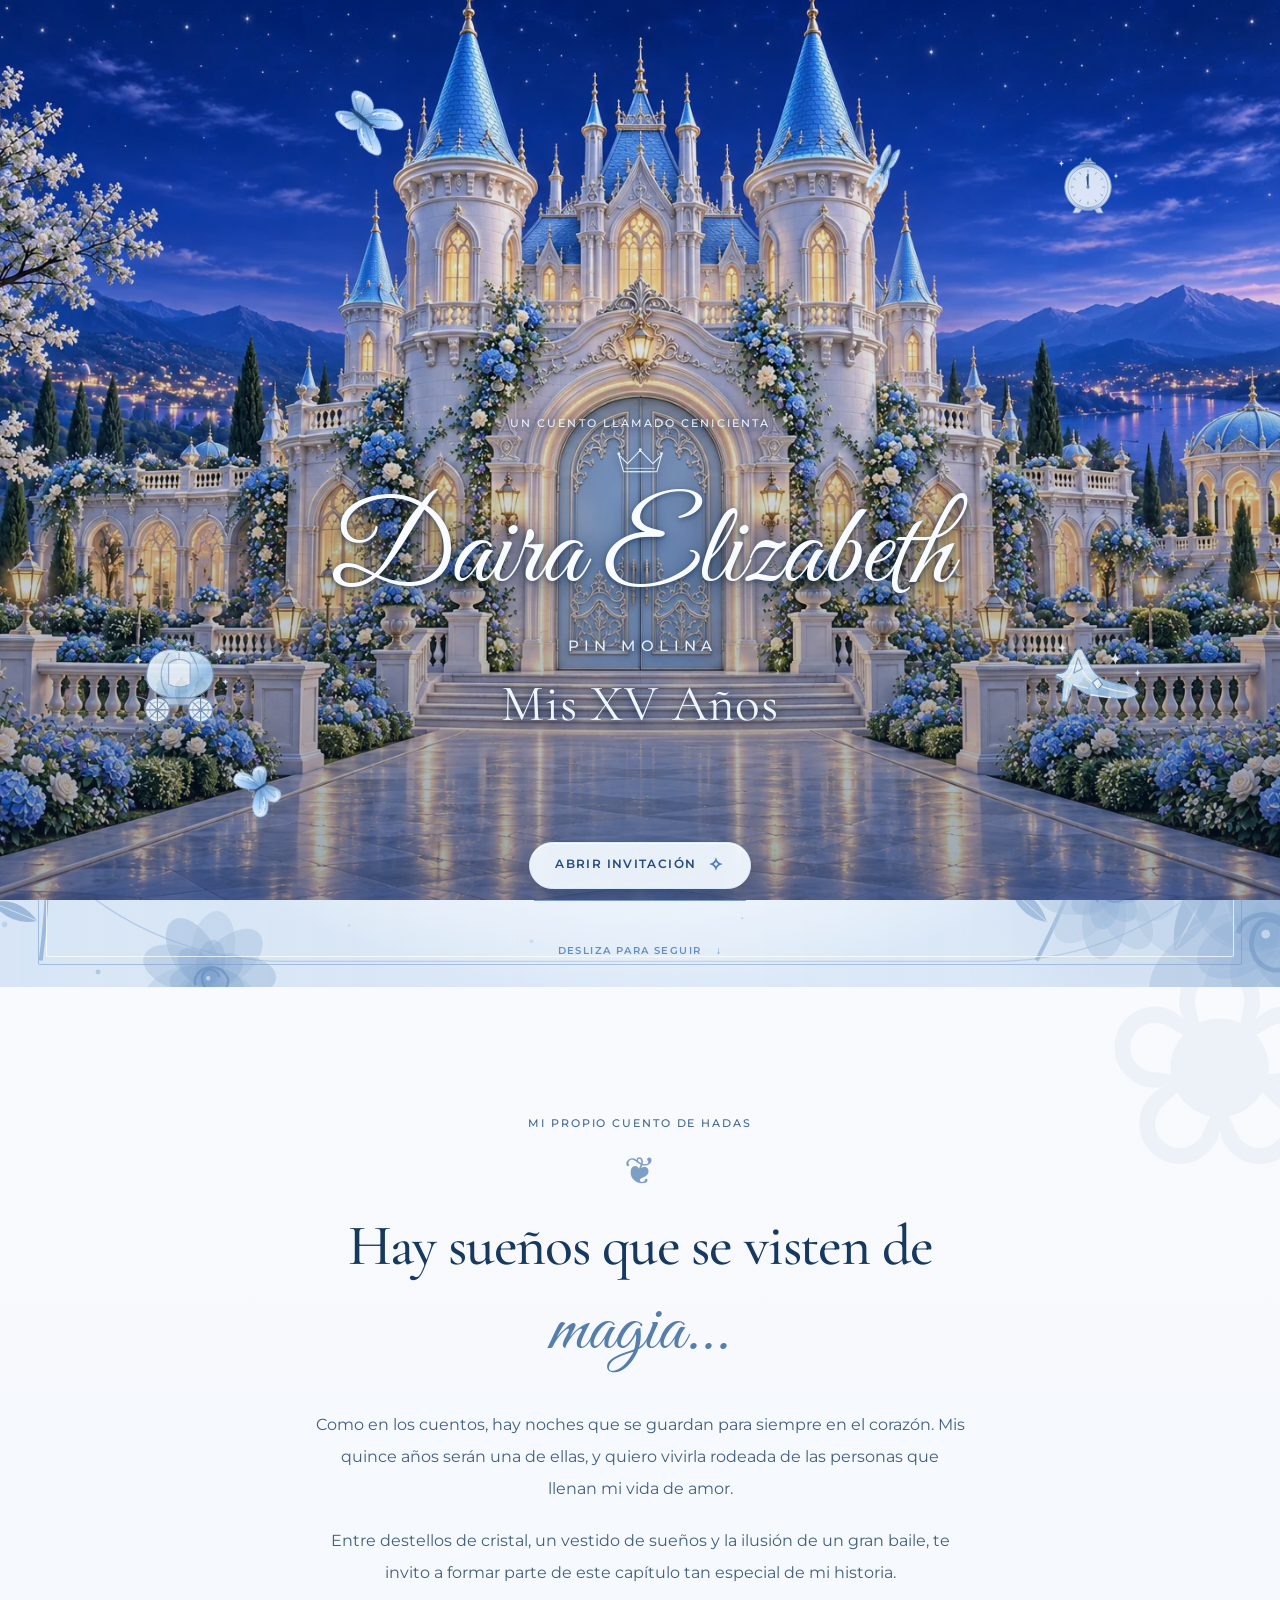
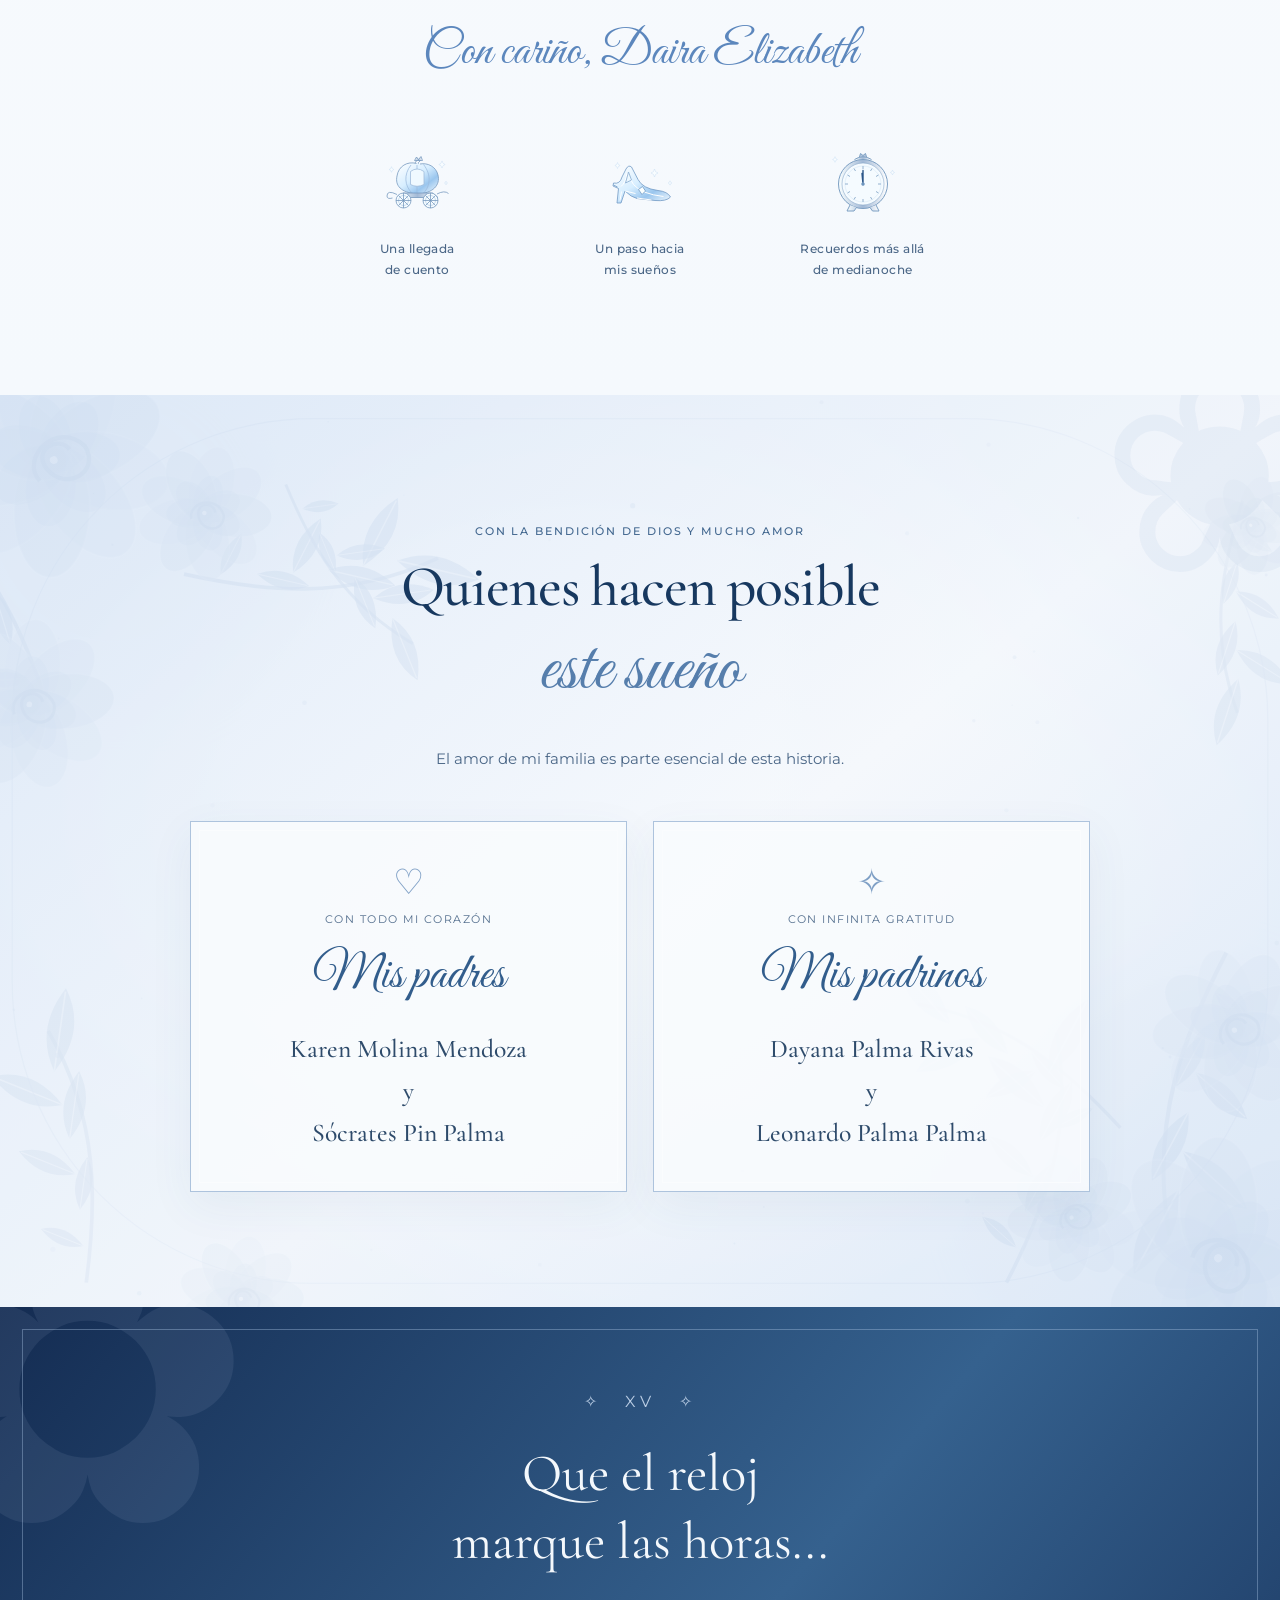
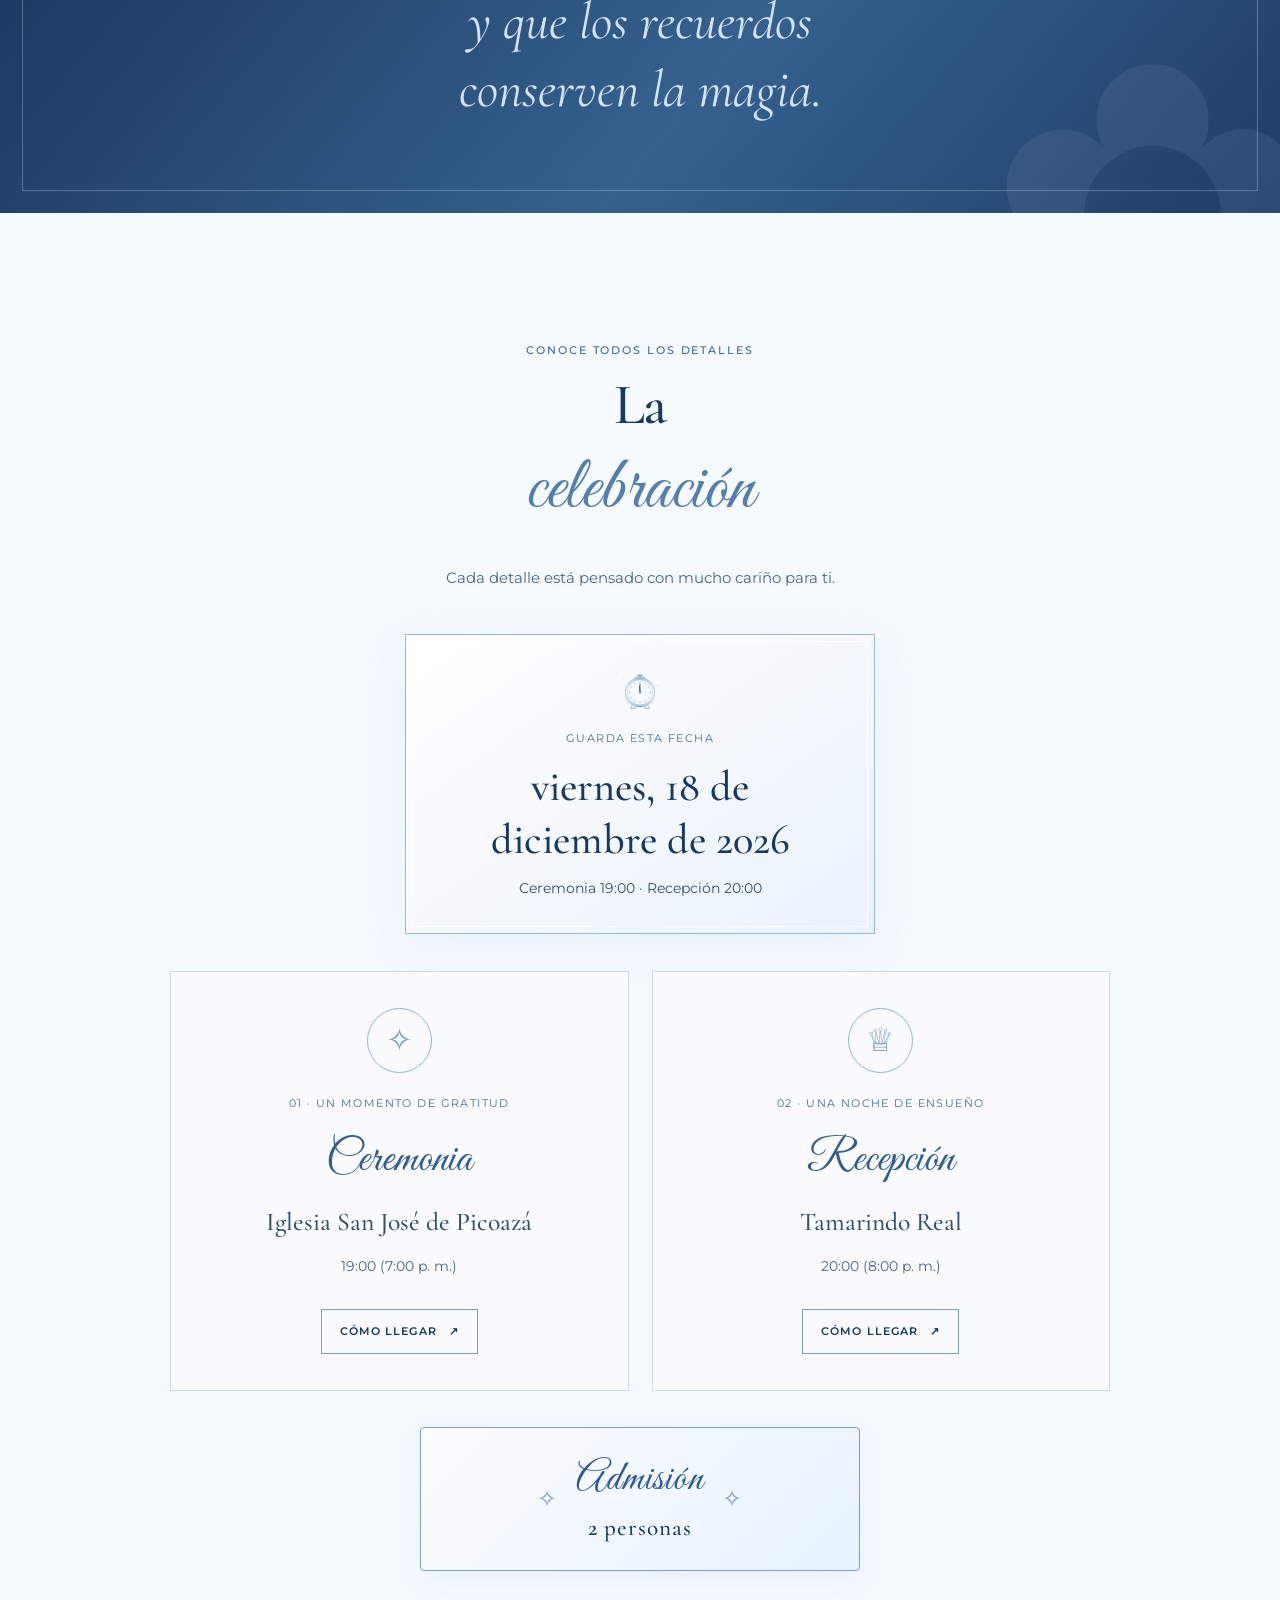
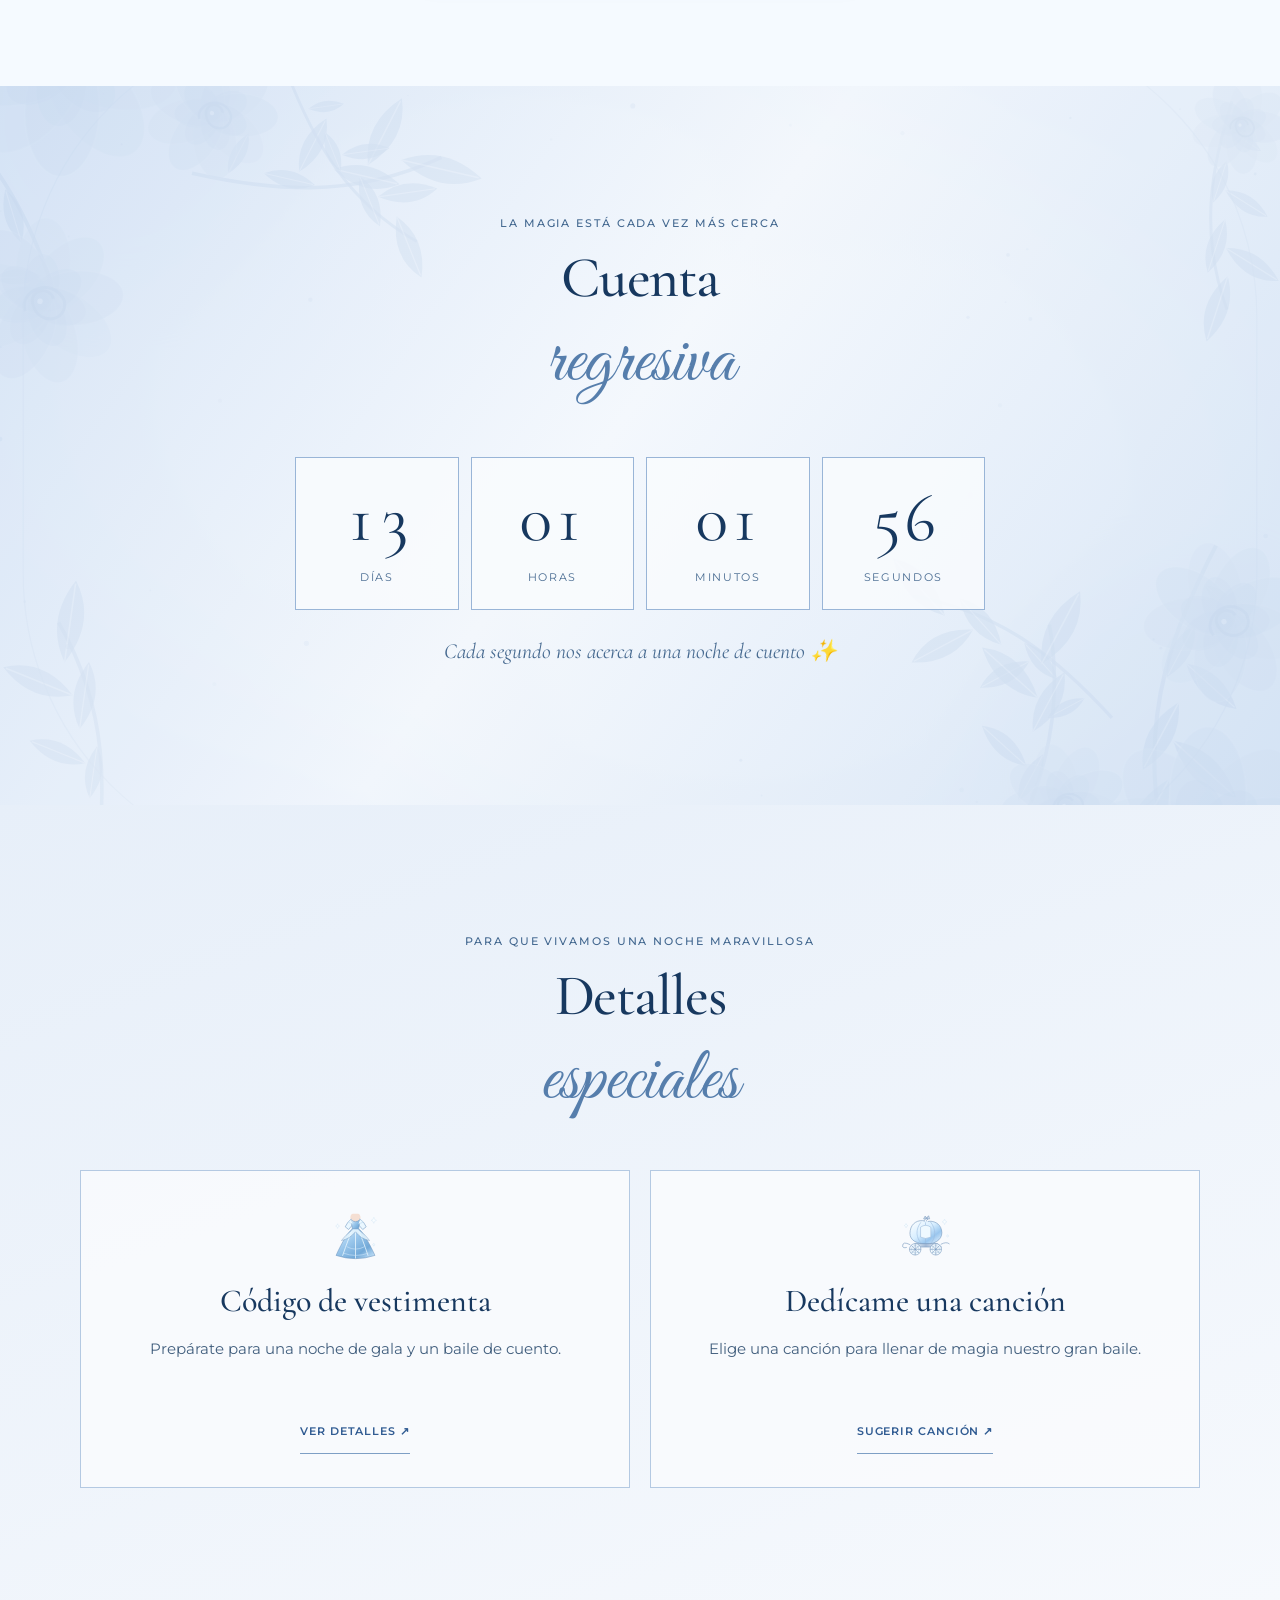
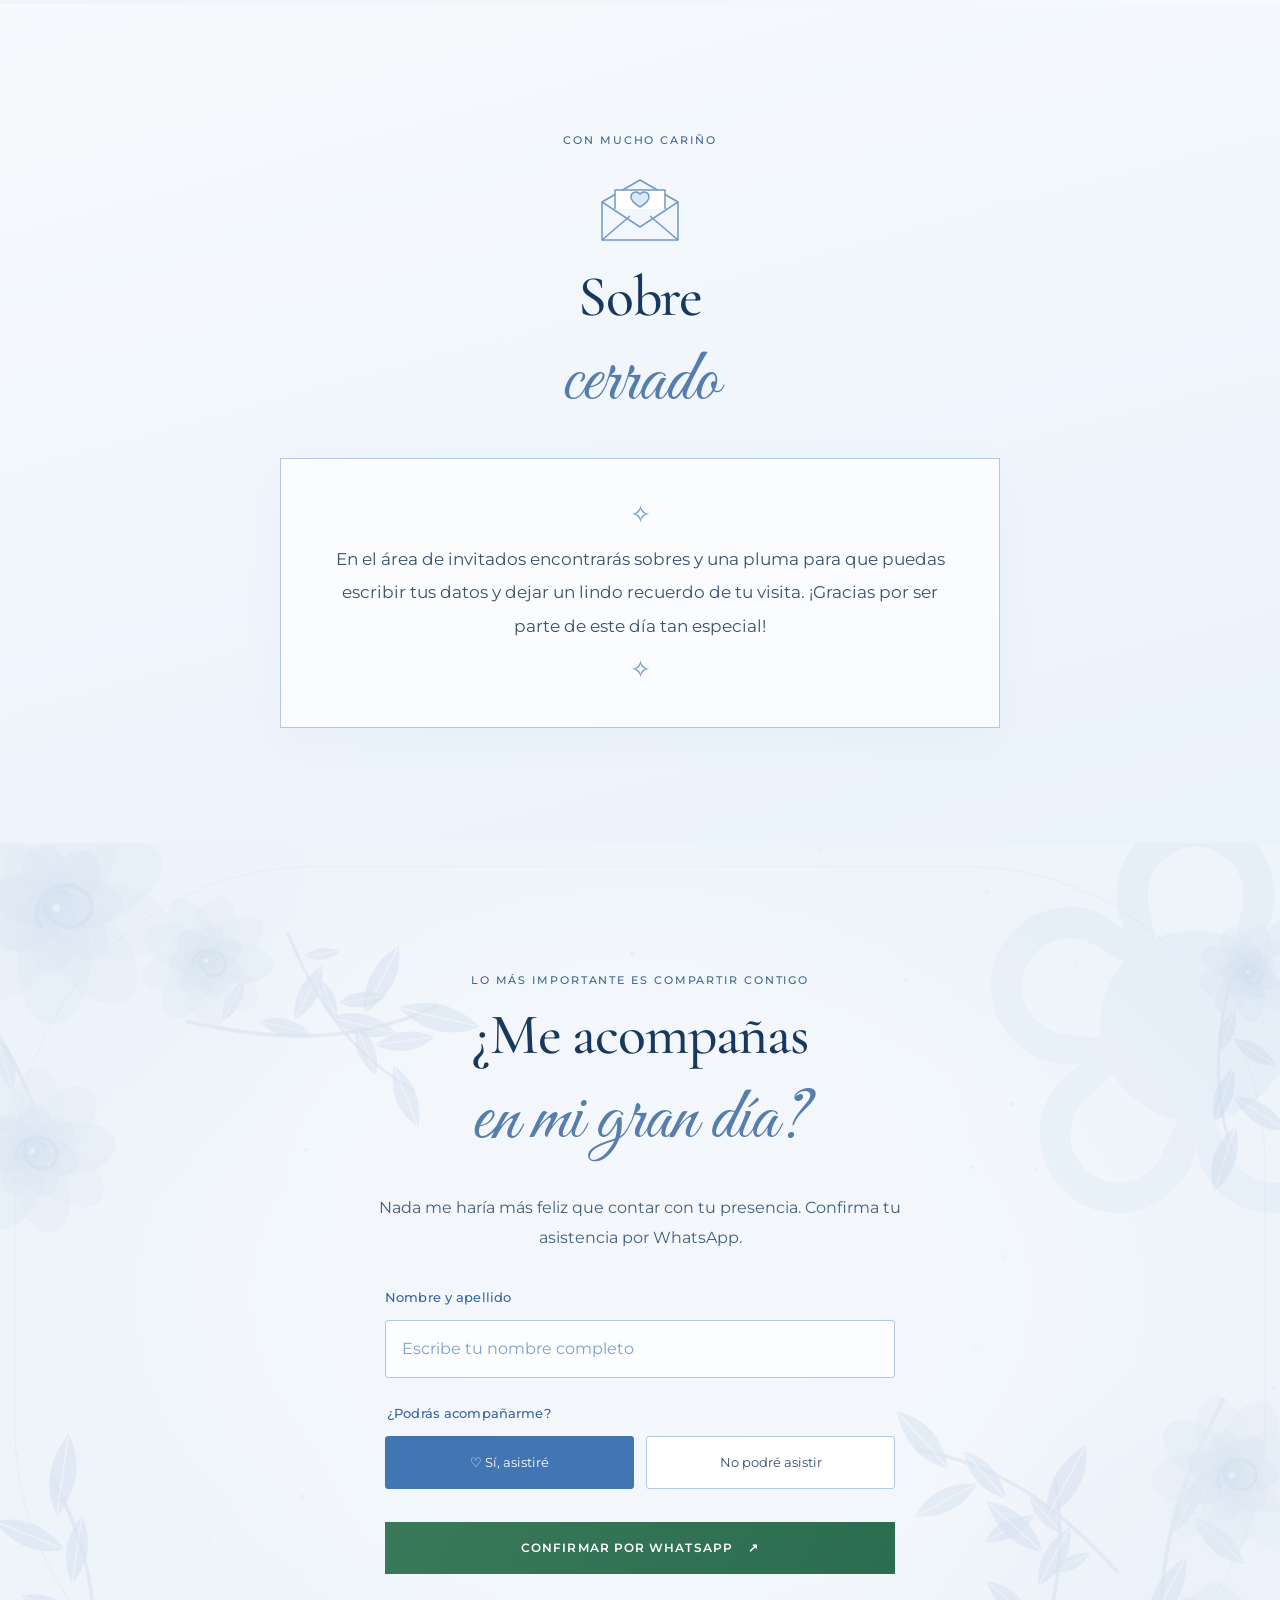
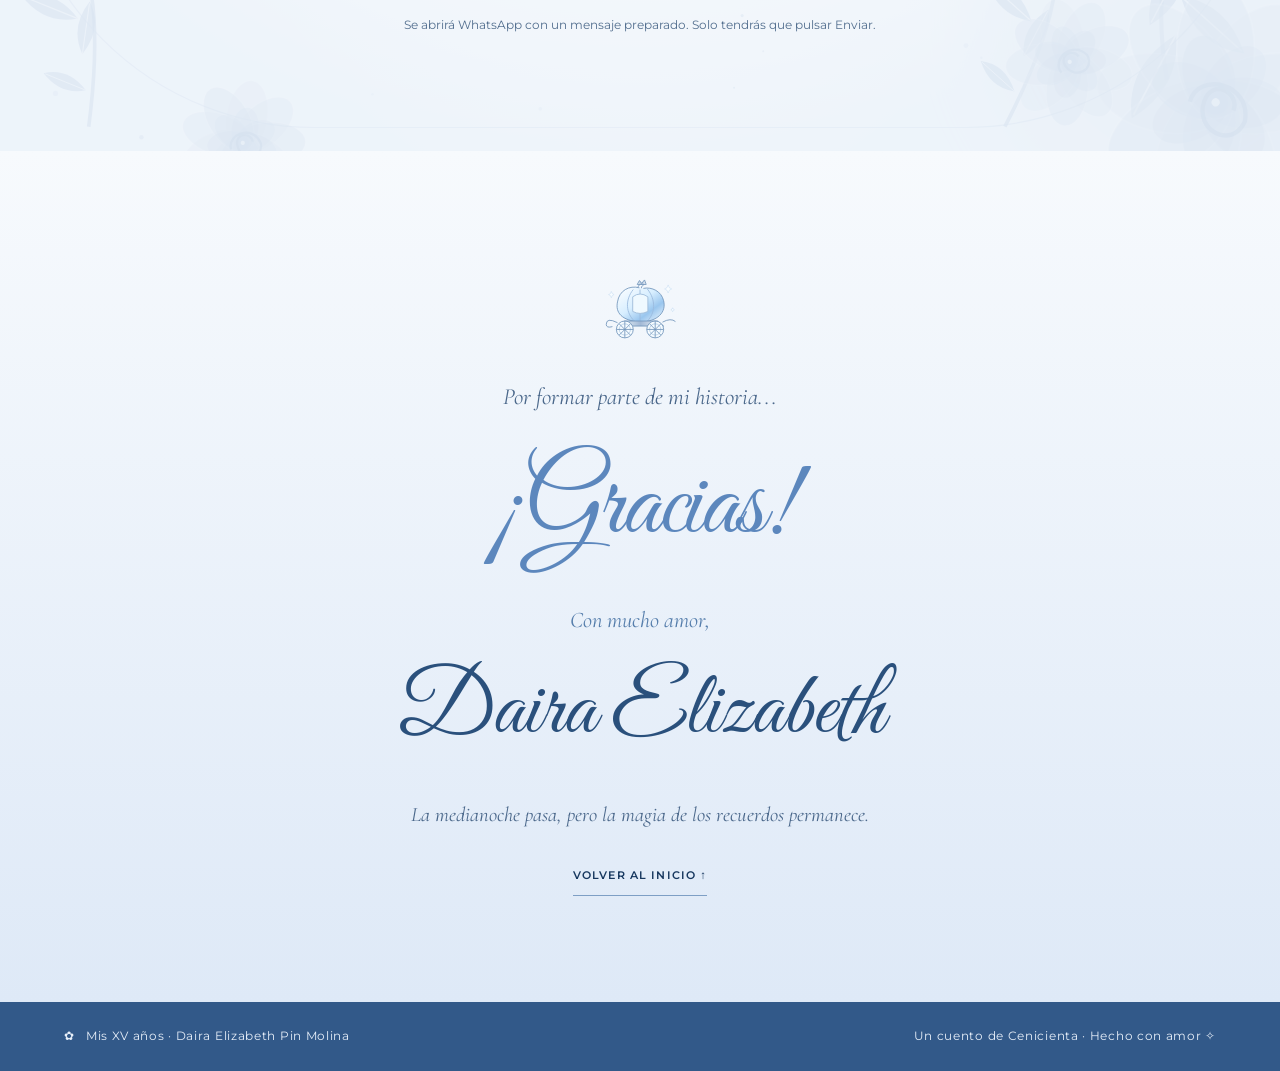
==== commit cf397f91: "2" ====
--- a/index.html
+++ b/index.html
@@ -15,8 +15,8 @@
   <link rel="preload" as="image" href="assets/daira-jardin-movil.webp" media="(max-aspect-ratio:2/3)">
   <link rel="preload" href="assets/fonts/great-vibes-400-latin.woff" as="font" type="font/woff" crossorigin>
   <link rel="preload" href="assets/fonts/cormorant-garamond-500-latin.woff" as="font" type="font/woff" crossorigin>
-  <link rel="stylesheet" href="style.css?v=horarios-regalos23">
-  <script src="script.js?v=horarios-regalos23" defer></script>
+  <link rel="stylesheet" href="style.css?v=horarios-recuerdos24">
+  <script src="script.js?v=horarios-recuerdos24" defer></script>
 </head>
 <body class="intro-locked">
   <a class="skip-link" href="#contenido">Saltar al contenido</a>
@@ -277,16 +277,15 @@
         <div class="details-grid">
           <article class="detail-card"><img src="assets/vestido.svg" width="160" height="160" alt="" loading="lazy"><h3>Código de vestimenta</h3><p>Prepárate para una noche de gala y un baile de cuento.</p><button type="button" class="detail-action" data-modal="dressDialog">Ver detalles ↗</button></article>
           <article class="detail-card"><img src="assets/carroza.svg" width="160" height="160" alt="" loading="lazy"><h3>Dedícame una canción</h3><p>Elige una canción para llenar de magia nuestro gran baile.</p><button type="button" class="detail-action" data-modal="songDialog">Sugerir canción ↗</button></article>
-          <article class="detail-card"><img src="assets/zapatilla.svg" width="160" height="160" alt="" loading="lazy"><h3>Regalos</h3><p>Un detalle con cariño: conoce la entrega de sobres.</p><a class="detail-action" href="#regalos">Ver información ↗</a></article>
-        </div>
-      </div>
-    </section>
-
-    <!-- REGALOS -->
-    <section class="gifts-section section" id="regalos" aria-labelledby="giftsTitle">
+        </div>
+      </div>
+    </section>
+
+    <!-- RECUERDOS -->
+    <section class="memories-section section" id="recuerdos" aria-labelledby="guestbookTitle">
       <div class="section-wrap narrow reveal">
         <p class="eyebrow">Con mucho cariño</p>
-        <div class="gift-envelope" aria-hidden="true">
+        <div class="memory-envelope" aria-hidden="true">
           <svg viewBox="0 0 96 76" width="96" height="76" fill="none" stroke="currentColor" stroke-width="1.5" stroke-linejoin="round">
             <path d="M10 28 48 6l38 22v38H10Z" fill="#f1f7fd"/>
             <path d="M23 35V16h50v19" fill="#fff"/>
@@ -294,11 +293,11 @@
             <path d="M48 33s-9-5-9-10a5 5 0 0 1 9-3 5 5 0 0 1 9 3c0 5-9 10-9 10Z" fill="#d9e9f8"/>
           </svg>
         </div>
-        <h2 id="giftsTitle"><em>Regalos</em></h2>
-        <div class="gift-note">
-          <span class="gift-note-ornament" aria-hidden="true">✧</span>
-          <p id="giftText">¡Gracias por tu cariño y generoso regalo! Una persona encargada te entregará un sobre con tu nombre el día de la celebración, para que puedas colocar tu obsequio. ¡Muchas gracias por ser parte de este día tan especial!</p>
-          <span class="gift-note-ornament" aria-hidden="true">✧</span>
+        <h2 id="guestbookTitle">Sobre <em>cerrado</em></h2>
+        <div class="memory-note">
+          <span class="memory-note-ornament" aria-hidden="true">✧</span>
+          <p id="guestbookText">En el área de invitados encontrarás sobres y una pluma para que puedas escribir tus datos y dejar un lindo recuerdo de tu visita. ¡Gracias por ser parte de este día tan especial!</p>
+          <span class="memory-note-ornament" aria-hidden="true">✧</span>
         </div>
       </div>
     </section>
--- a/style.css
+++ b/style.css
@@ -298,7 +298,7 @@
 .countdown-grid span { display:block; font-size:.6rem; text-transform:uppercase; letter-spacing:.15em; margin-top:15px; color:#5987bf; }
 .countdown-tagline { color:#5987bf; font:italic 1.2rem var(--font-serif); margin-top:23px; }
 .details { background:linear-gradient(160deg,#e7eff9,#f6f9fd); }
-.details-grid { display:grid; grid-template-columns:repeat(3,minmax(0,1fr)); gap:20px; margin-top:43px; }
+.details-grid { display:grid; grid-template-columns:repeat(2,minmax(0,1fr)); gap:20px; margin-top:43px; }
 .detail-card { padding:36px 21px 33px; background:#fbfcfed1; border:1px solid #b4c9e2; }
 .detail-card>span { display:block; font:2.5rem var(--font-serif); color:var(--gold); }
 .detail-card h3 { font-size:1.85rem; margin:14px 0; }
@@ -816,12 +816,12 @@
   .portrait-reveal-image { object-position:50% 100%; }
 }
 
-/* REGALOS · UN SOBRE CON MUCHO CARIÑO */
-.gifts-section { background:linear-gradient(165deg,#f7fafd,#eaf2fb); }
-.gift-envelope { width:96px; height:76px; margin:23px auto 14px; color:#7298c5; }
-.gift-envelope svg { display:block; width:100%; height:100%; }
-.gifts-section h2 { margin-bottom:30px; }
-.gift-note { display:grid; gap:15px; padding:clamp(25px,5vw,44px) clamp(20px,5vw,48px); border:1px solid #b1c8e2; background:#ffffffb3; box-shadow:0 12px 40px #547ba30b; }
-.gift-note p { margin:0; color:var(--ink); font:400 clamp(.94rem,1.6vw,1.05rem)/2 var(--font-sans); text-wrap:pretty; }
-.gift-note-ornament { color:#7298c5; font:1.55rem/1 var(--font-serif); }
+/* RECUERDOS · UN SOBRE CON MUCHO CARIÑO */
+.memories-section { background:linear-gradient(165deg,#f7fafd,#eaf2fb); }
+.memory-envelope { width:96px; height:76px; margin:23px auto 14px; color:#7298c5; }
+.memory-envelope svg { display:block; width:100%; height:100%; }
+.memories-section h2 { margin-bottom:30px; }
+.memory-note { display:grid; gap:15px; padding:clamp(25px,5vw,44px) clamp(20px,5vw,48px); border:1px solid #b1c8e2; background:#ffffffb3; box-shadow:0 12px 40px #547ba30b; }
+.memory-note p { margin:0; color:var(--ink); font:400 clamp(.94rem,1.6vw,1.05rem)/2 var(--font-sans); text-wrap:pretty; }
+.memory-note-ornament { color:#7298c5; font:1.55rem/1 var(--font-serif); }
 a.detail-action { display:inline-block; text-decoration:none; }
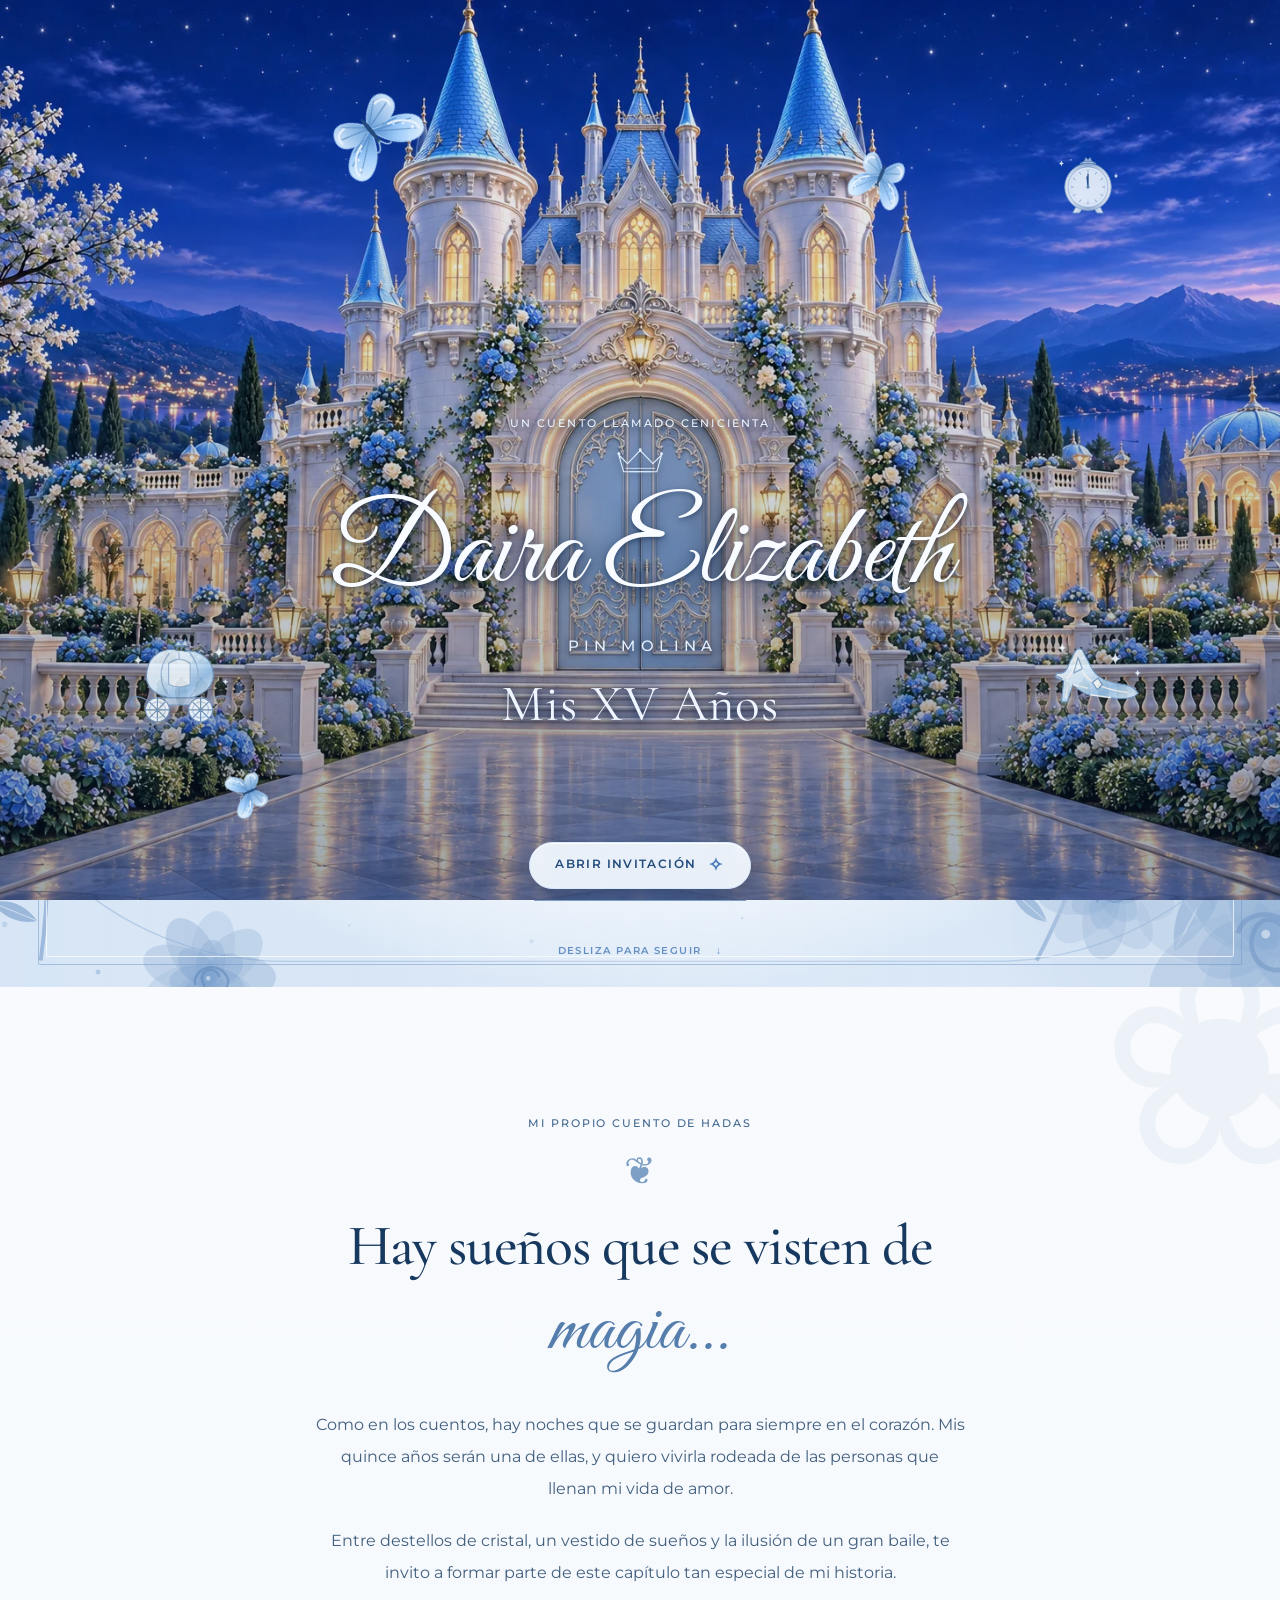
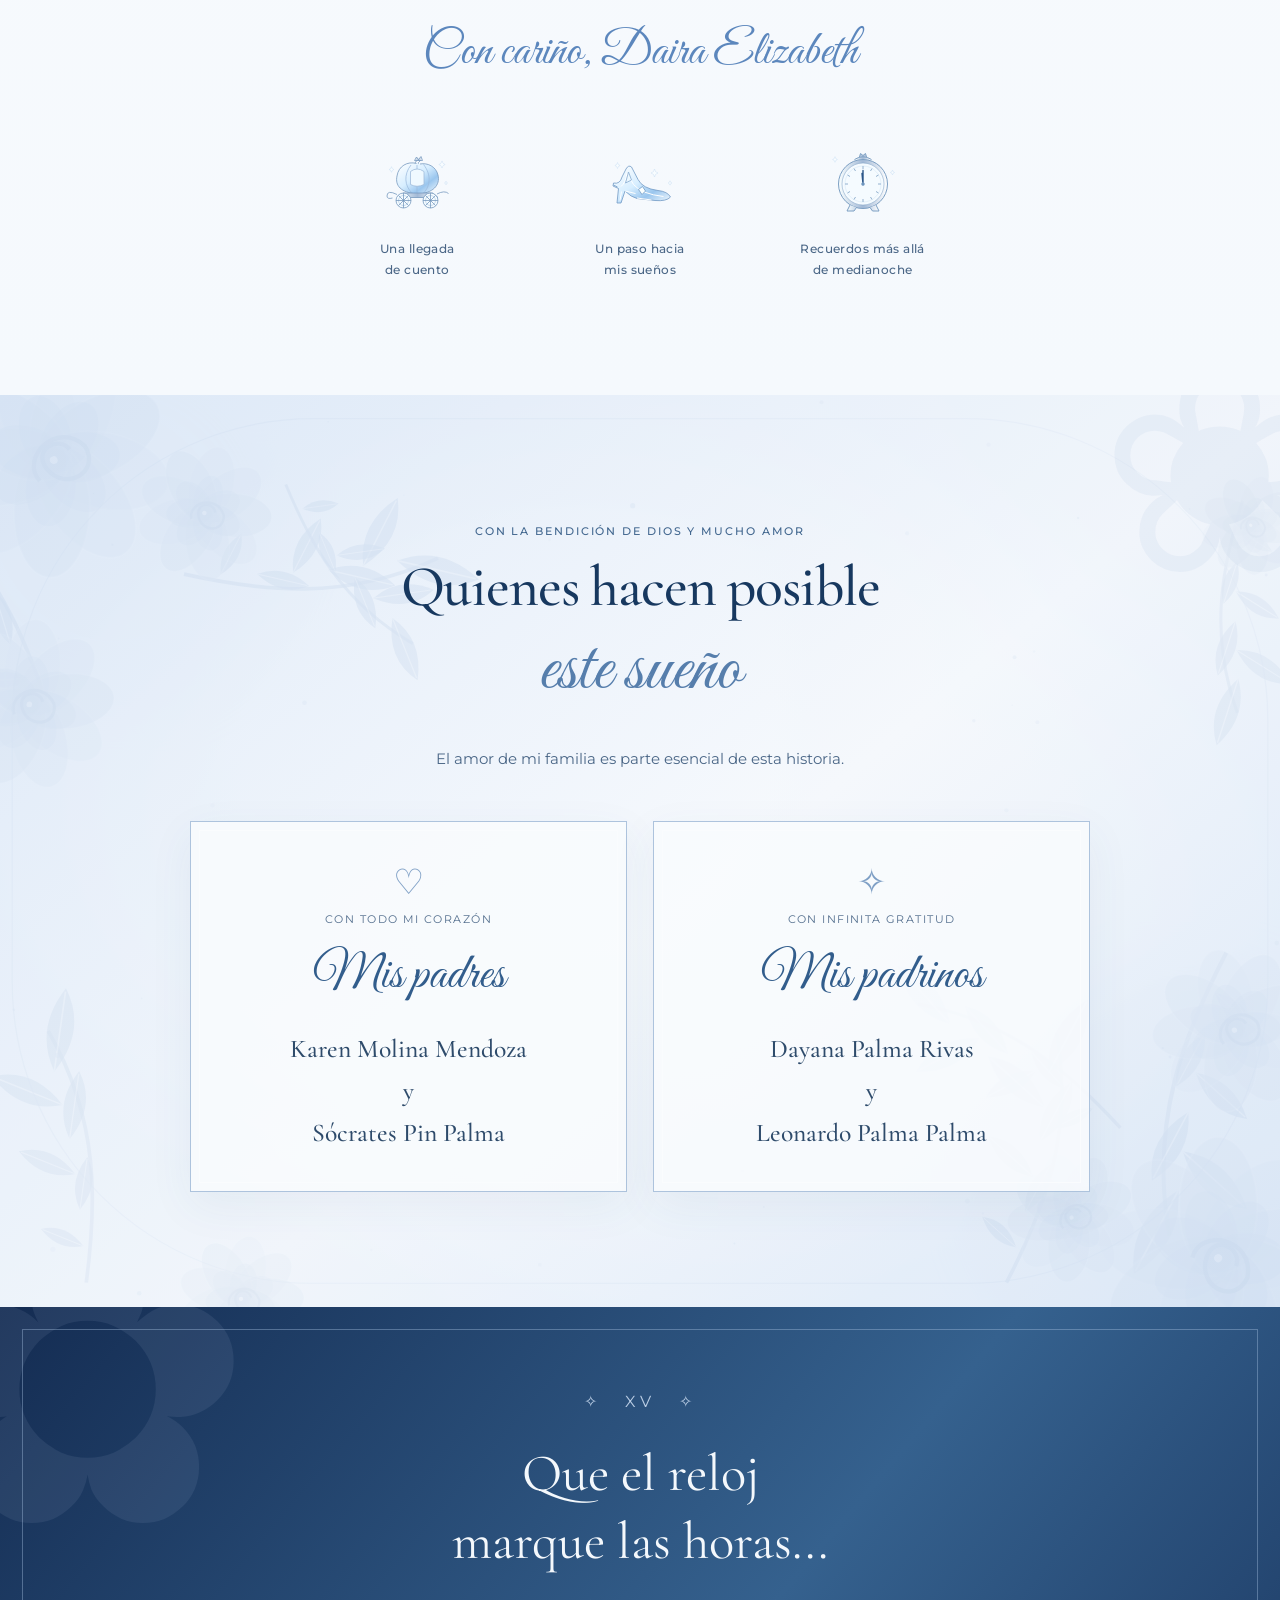
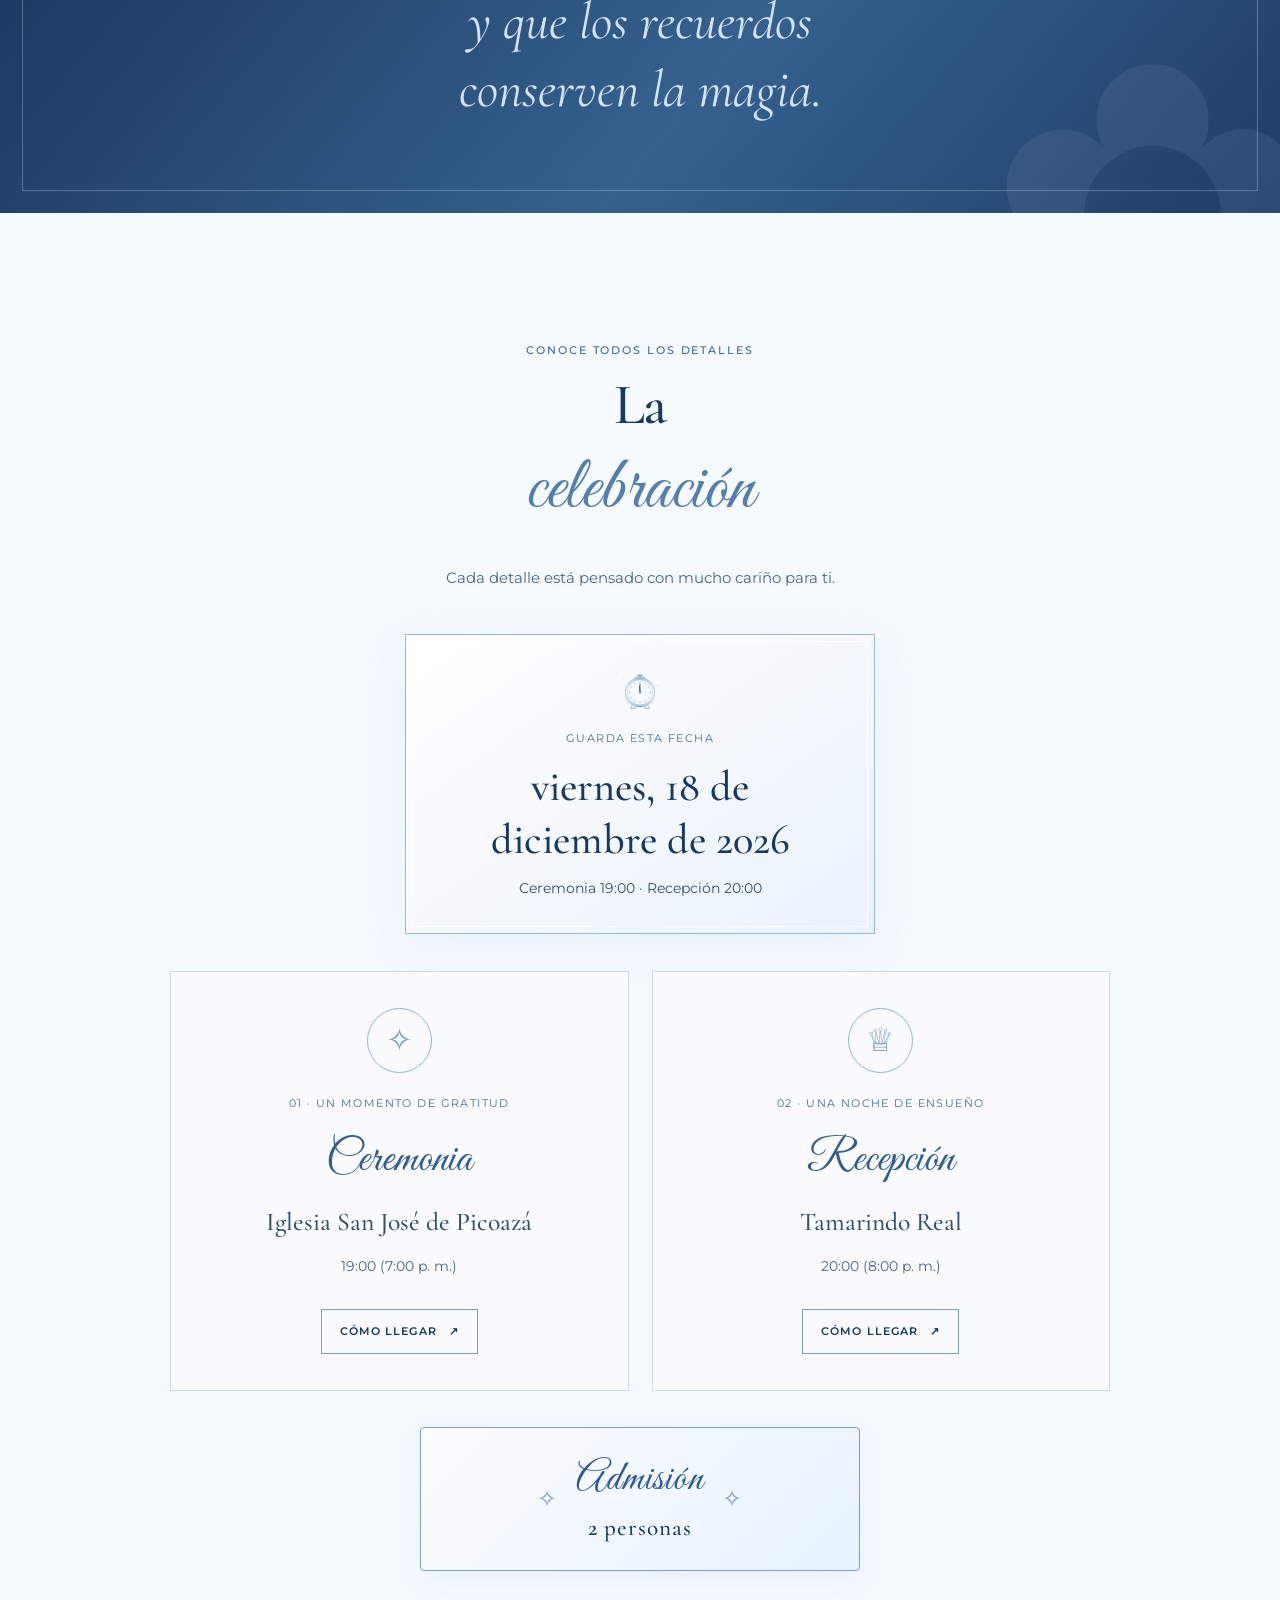
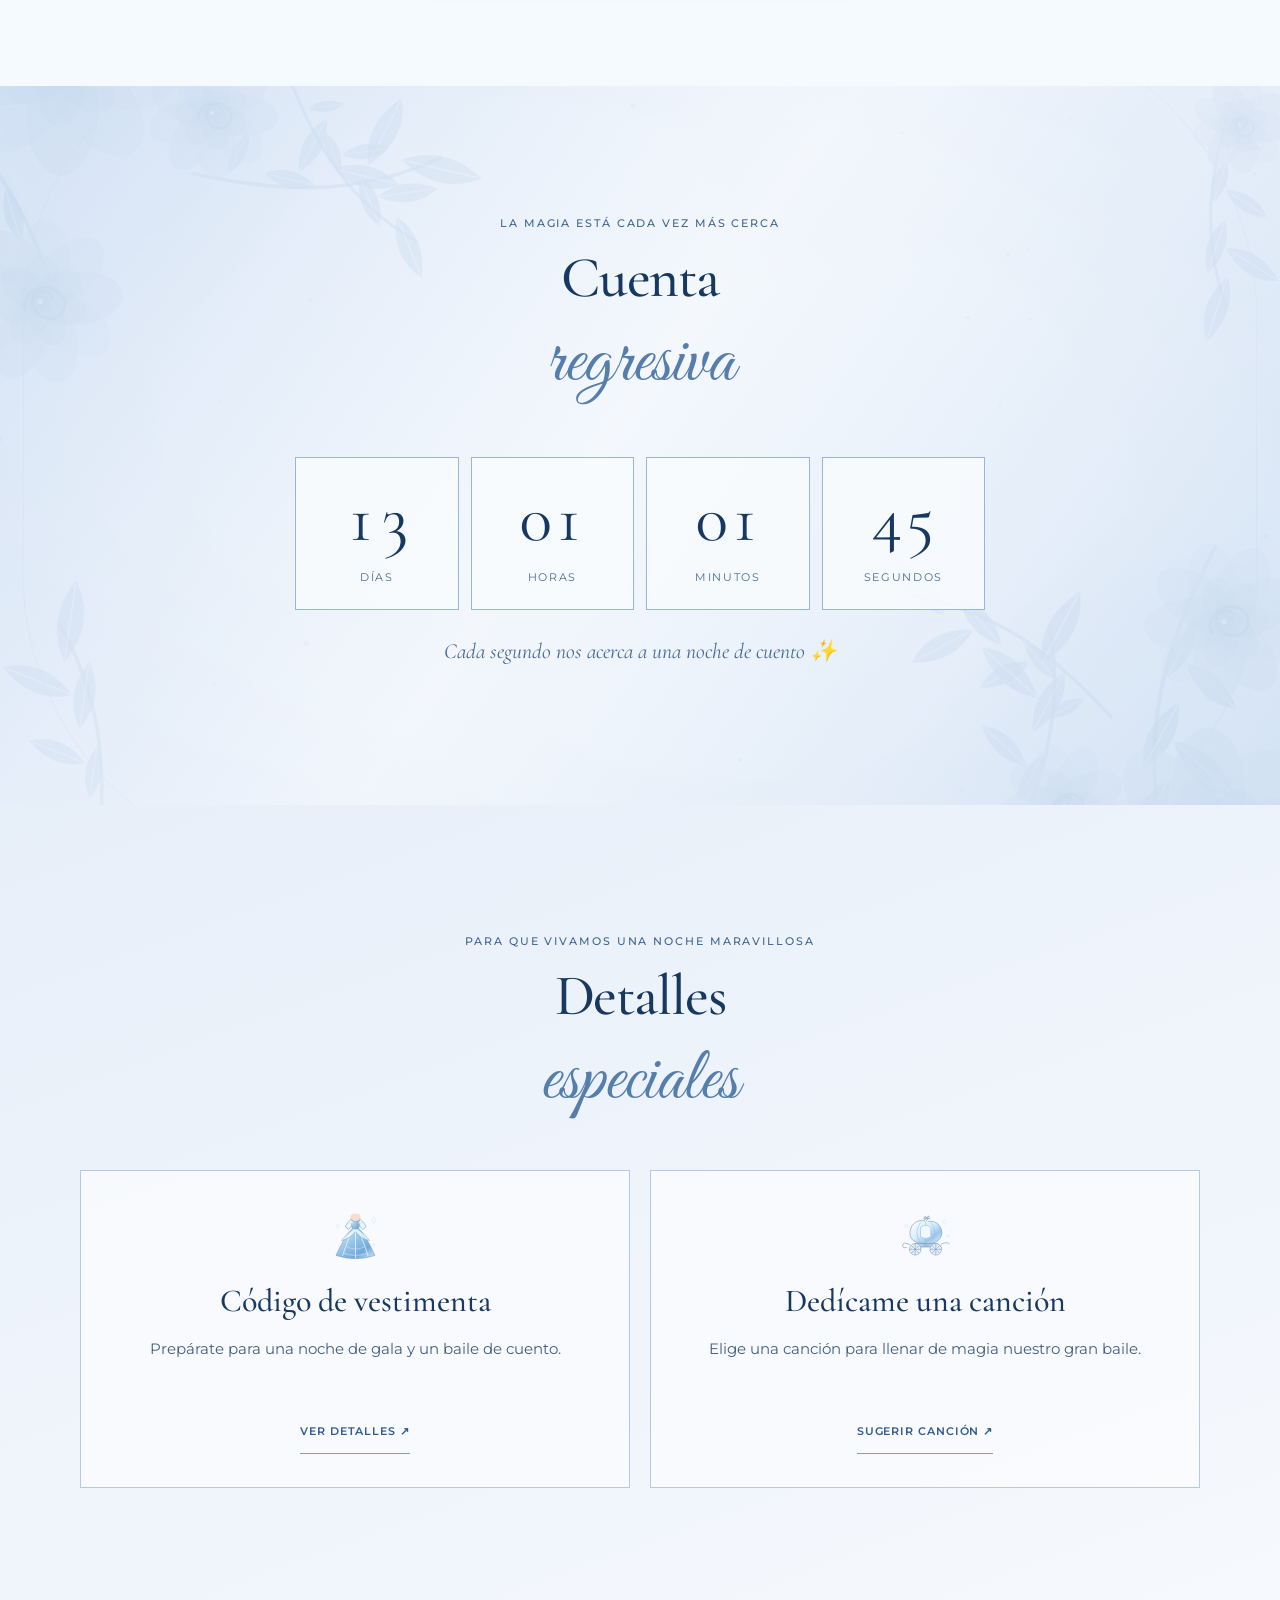
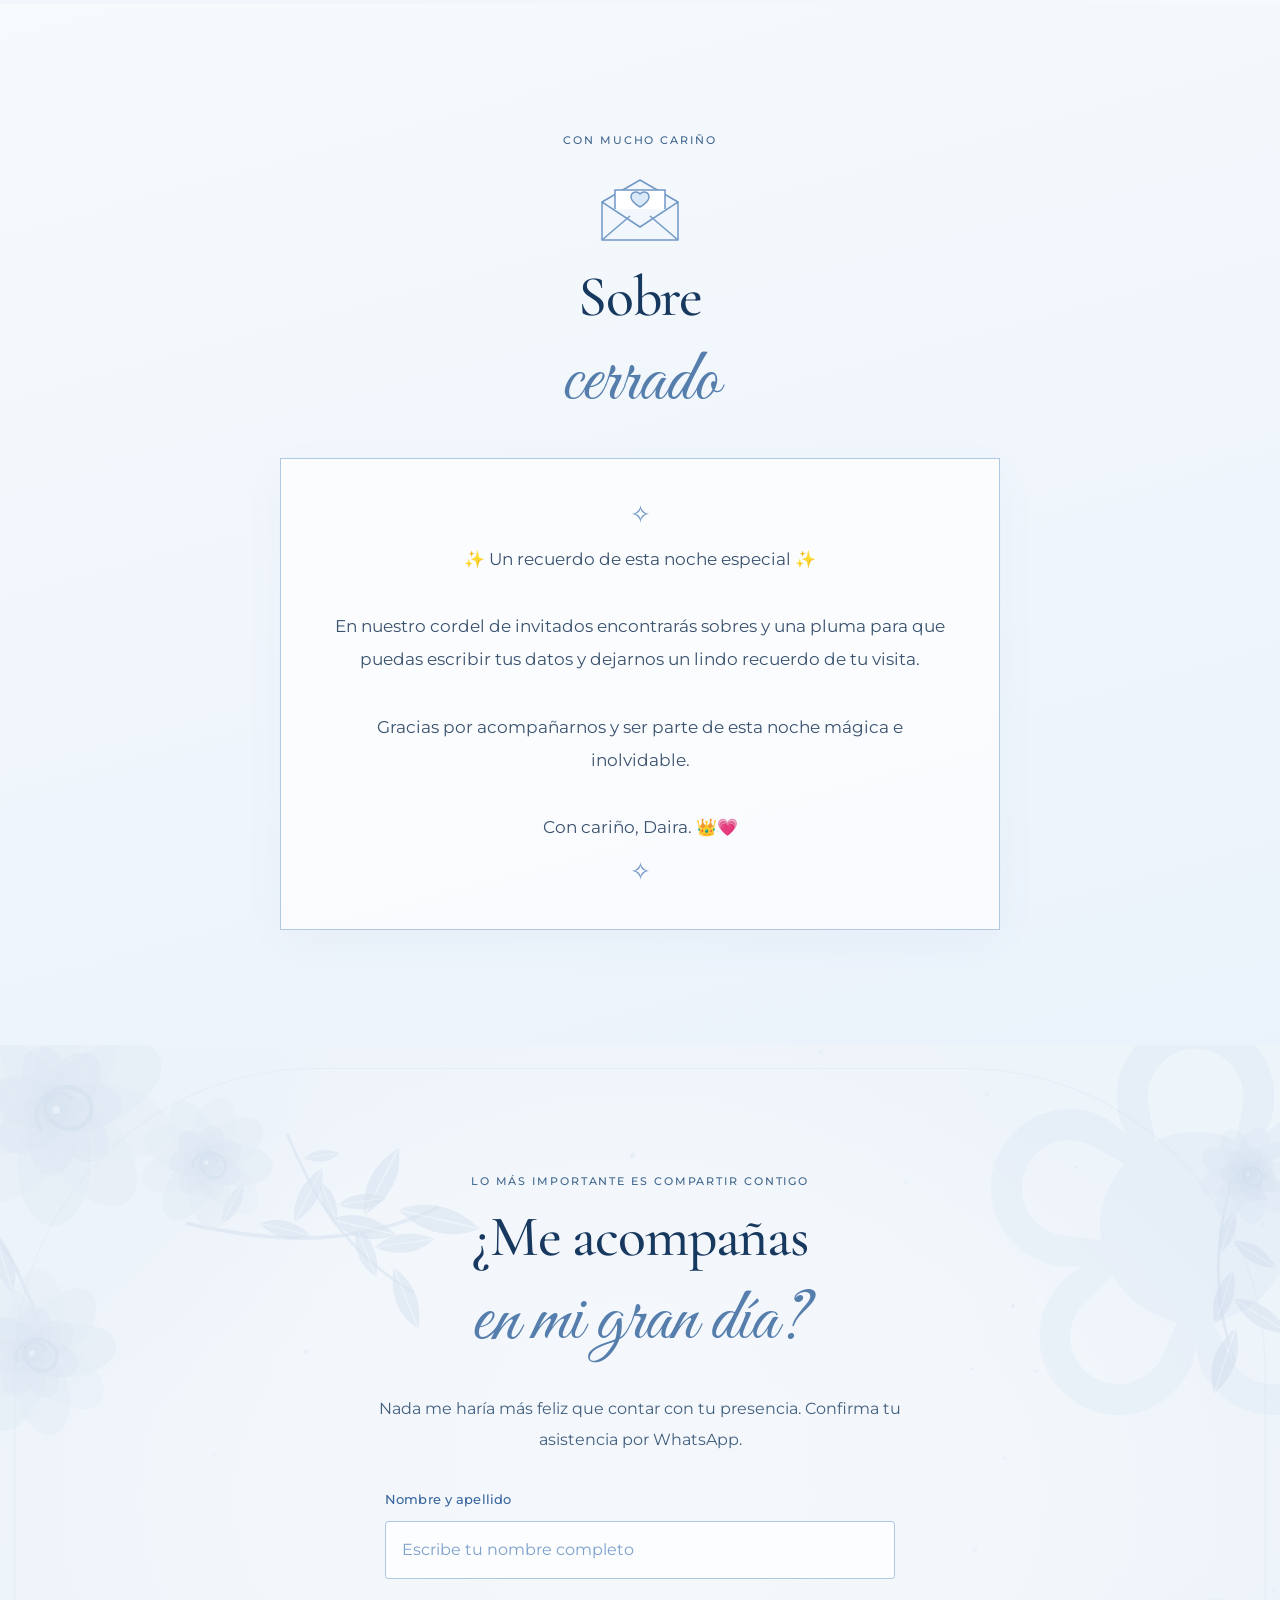
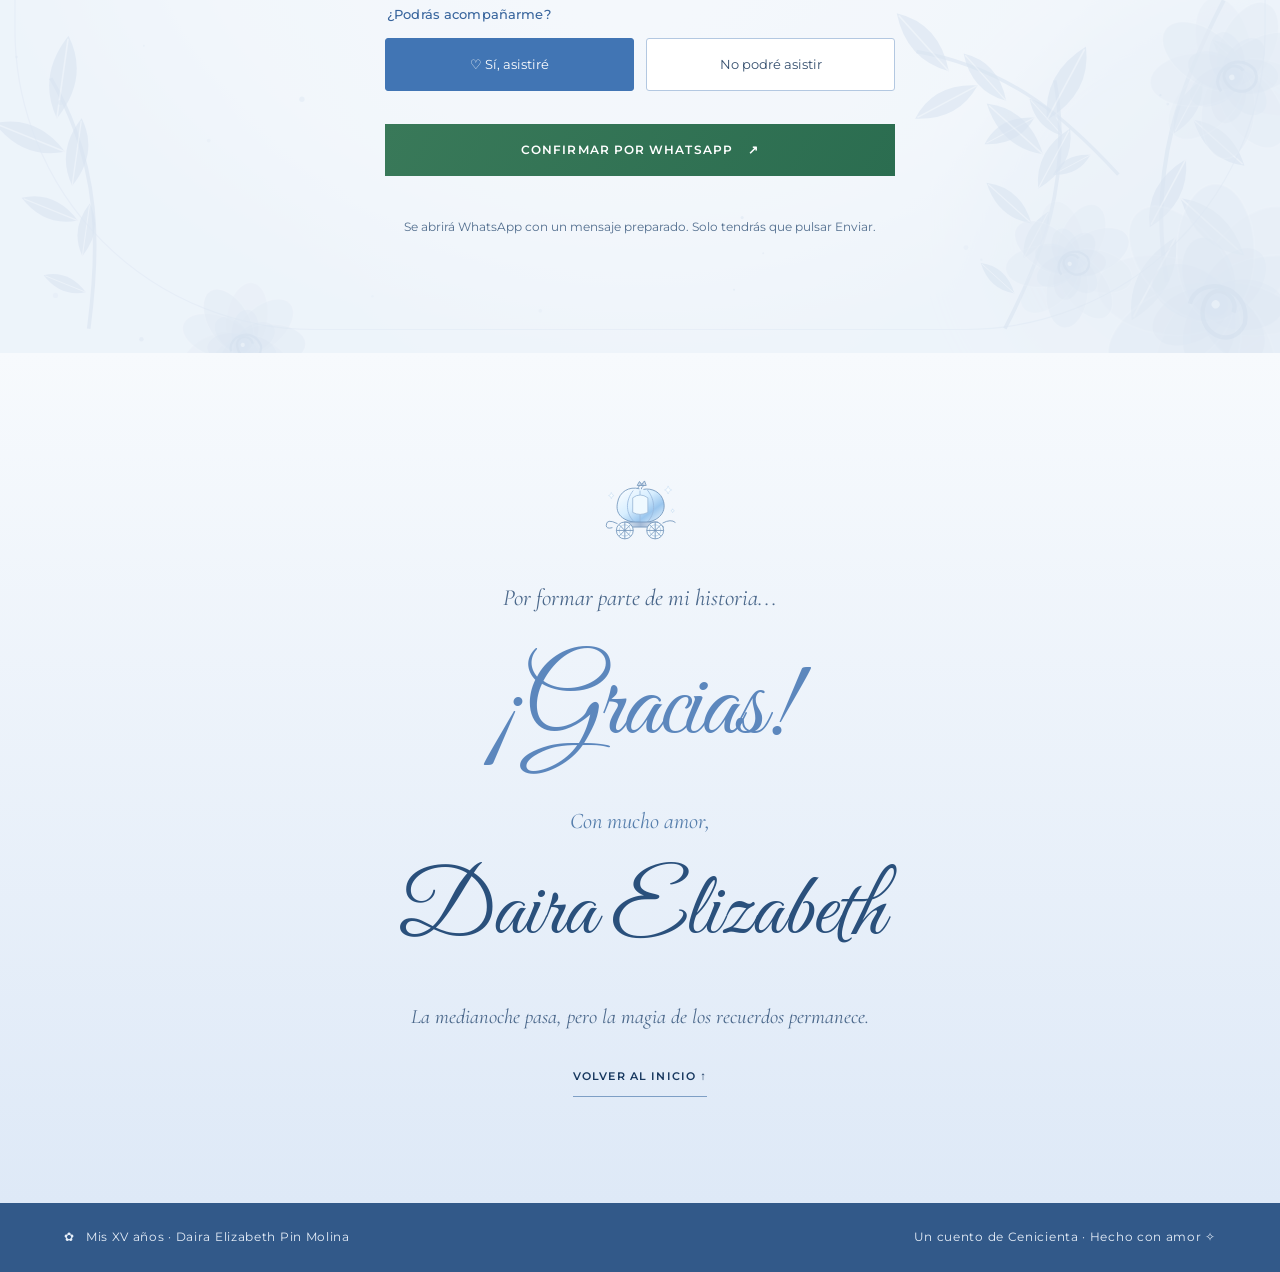
==== commit 4acd22a2: "3" ====
--- a/index.html
+++ b/index.html
@@ -15,8 +15,8 @@
   <link rel="preload" as="image" href="assets/daira-jardin-movil.webp" media="(max-aspect-ratio:2/3)">
   <link rel="preload" href="assets/fonts/great-vibes-400-latin.woff" as="font" type="font/woff" crossorigin>
   <link rel="preload" href="assets/fonts/cormorant-garamond-500-latin.woff" as="font" type="font/woff" crossorigin>
-  <link rel="stylesheet" href="style.css?v=horarios-recuerdos24">
-  <script src="script.js?v=horarios-recuerdos24" defer></script>
+  <link rel="stylesheet" href="style.css?v=sobre-cerrado25">
+  <script src="script.js?v=sobre-cerrado25" defer></script>
 </head>
 <body class="intro-locked">
   <a class="skip-link" href="#contenido">Saltar al contenido</a>
@@ -153,7 +153,7 @@
         <div class="hero-ornament reveal" aria-hidden="true"><span></span> ✿ <span></span></div>
         <h1 id="heroTitle" class="reveal"><span class="celebrant-name">Daira Elizabeth</span> <em>Pin Molina</em></h1>
         <p class="hero-date reveal" id="heroDate">Viernes 18 de diciembre de 2026</p>
-        <p class="hero-quote reveal">Donde los sueños se visten de azul y la magia se hace realidad.</p>
+        <p class="hero-quote reveal">Donde los sueños se visten de celeste y la magia se hace realidad.</p>
         <a href="#historia" class="hero-discover reveal">Descubre la invitación <span aria-hidden="true">↓</span></a>
       </div>
       <div class="hero-bottom" aria-hidden="true">DESLIZA PARA SEGUIR <span>↓</span></div>
@@ -296,7 +296,13 @@
         <h2 id="guestbookTitle">Sobre <em>cerrado</em></h2>
         <div class="memory-note">
           <span class="memory-note-ornament" aria-hidden="true">✧</span>
-          <p id="guestbookText">En el área de invitados encontrarás sobres y una pluma para que puedas escribir tus datos y dejar un lindo recuerdo de tu visita. ¡Gracias por ser parte de este día tan especial!</p>
+          <p id="guestbookText">✨ Un recuerdo de esta noche especial ✨
+
+En nuestro cordel de invitados encontrarás sobres y una pluma para que puedas escribir tus datos y dejarnos un lindo recuerdo de tu visita.
+
+Gracias por acompañarnos y ser parte de esta noche mágica e inolvidable.
+
+Con cariño, Daira. 👑💗</p>
           <span class="memory-note-ornament" aria-hidden="true">✧</span>
         </div>
       </div>
--- a/style.css
+++ b/style.css
@@ -822,6 +822,6 @@
 .memory-envelope svg { display:block; width:100%; height:100%; }
 .memories-section h2 { margin-bottom:30px; }
 .memory-note { display:grid; gap:15px; padding:clamp(25px,5vw,44px) clamp(20px,5vw,48px); border:1px solid #b1c8e2; background:#ffffffb3; box-shadow:0 12px 40px #547ba30b; }
-.memory-note p { margin:0; color:var(--ink); font:400 clamp(.94rem,1.6vw,1.05rem)/2 var(--font-sans); text-wrap:pretty; }
+.memory-note p { margin:0; color:var(--ink); font:400 clamp(.94rem,1.6vw,1.05rem)/2 var(--font-sans); text-wrap:pretty; white-space:pre-line; }
 .memory-note-ornament { color:#7298c5; font:1.55rem/1 var(--font-serif); }
 a.detail-action { display:inline-block; text-decoration:none; }
